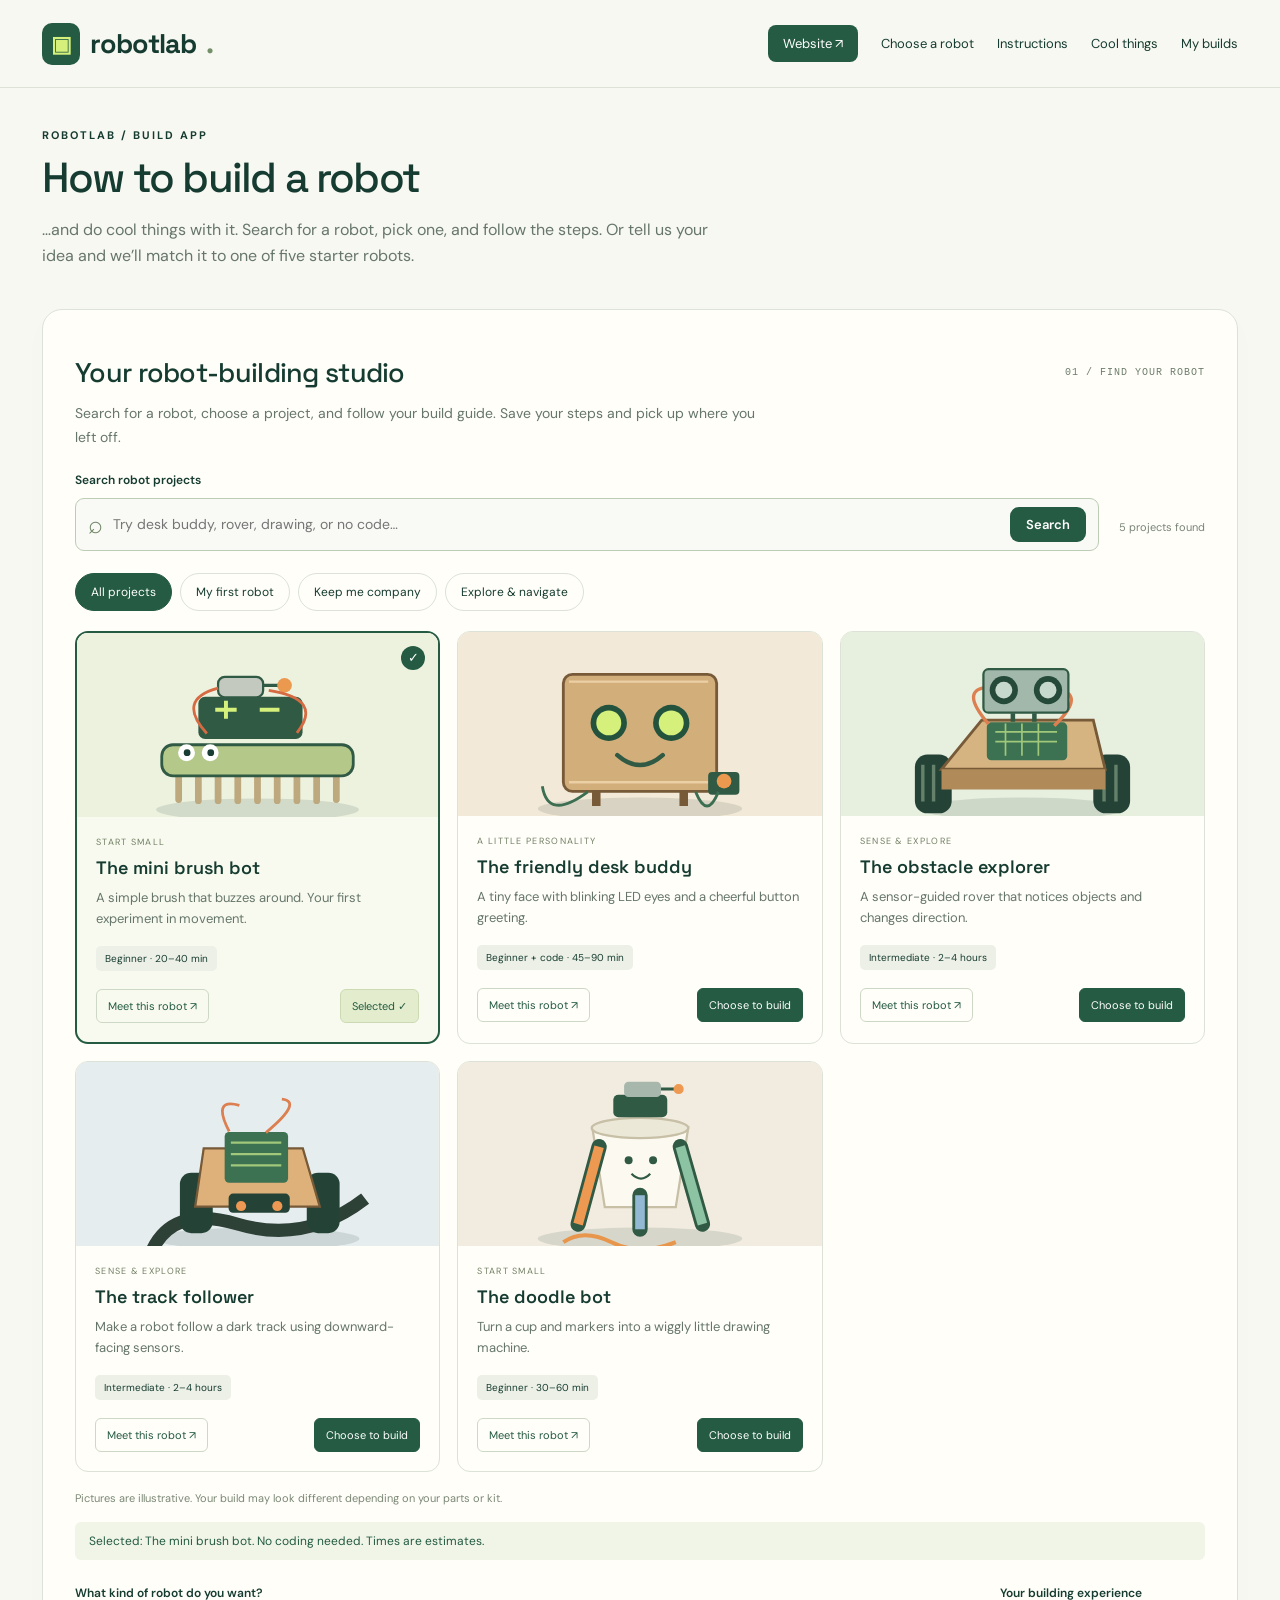
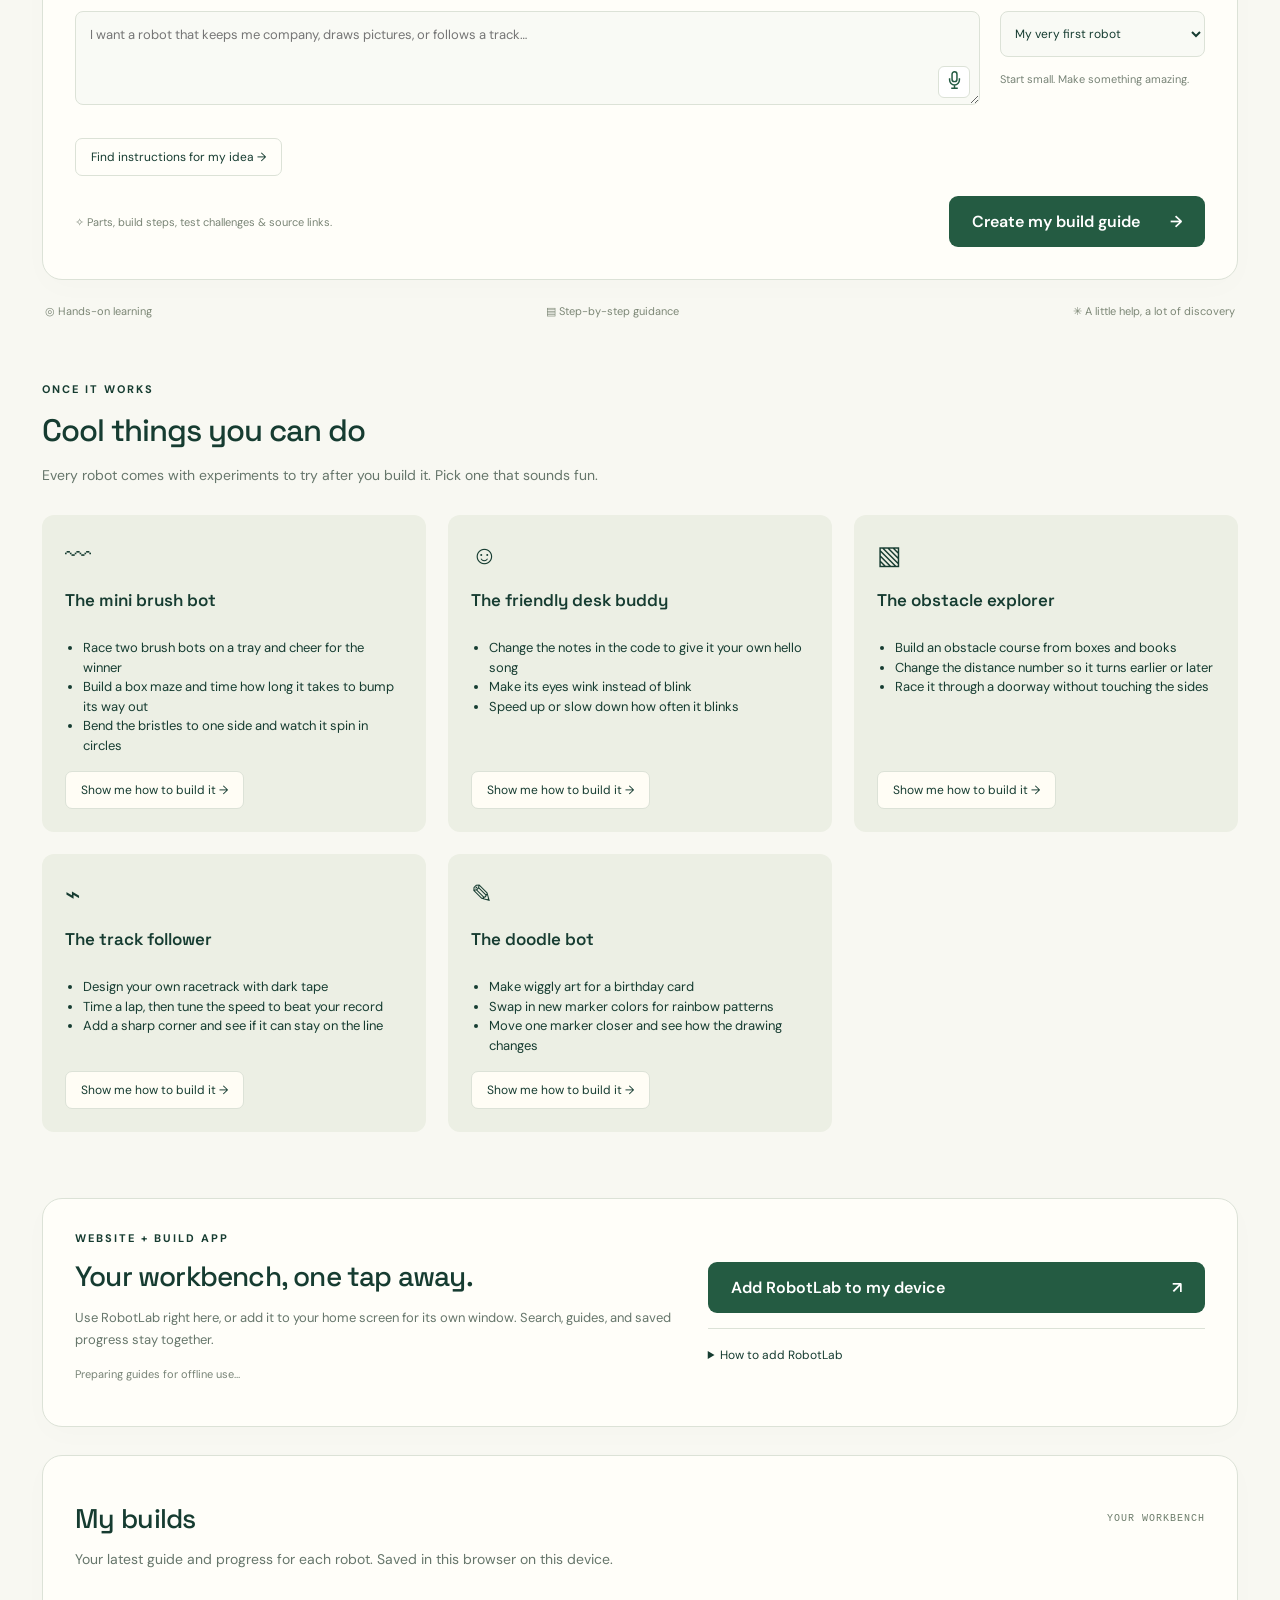
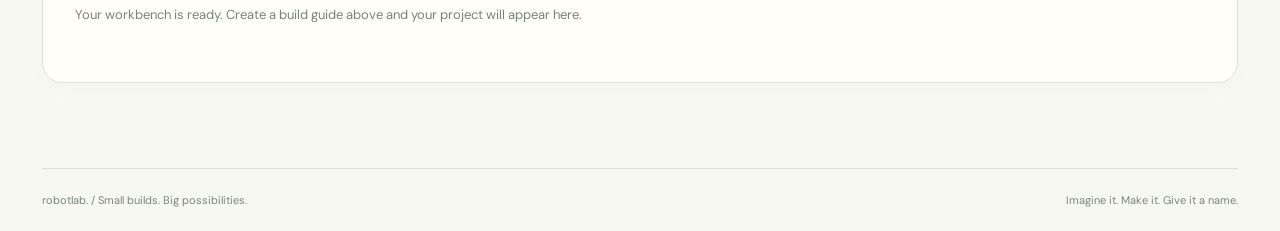
==== site/app.html @ 582dd3ef "Add Search button, 'How to build a robot' intro, and Cool things section - Search button next to the" ====
<!doctype html><html lang="en"><head><meta charset="utf-8"><meta name="viewport" content="width=device-width, initial-scale=1"><title>RobotLab — Robot Builder App</title><meta name="theme-color" content="#23694e"><meta name="robotlab-app" content="robotlab-studio"><link rel="manifest" href="manifest.webmanifest" crossorigin="use-credentials"><link rel="icon" href="icon.svg" type="image/svg+xml"><link rel="apple-touch-icon" href="icon-192.png"><meta name="description" content="Pick a robot, describe your idea, and start building with a practical step-by-step guide."><style>
@import url('https://fonts.googleapis.com/css2?family=DM+Sans:wght@400;500;600;700&family=Space+Grotesk:wght@400;500;600;700&display=swap');
:root{--ink:#183b32;--green:#23694e;--cream:#f6f5ef;--lime:#d6f17b;--line:#dce2d7}*{box-sizing:border-box}body{margin:0;background:var(--cream);color:var(--ink);font:15px 'DM Sans',sans-serif}button,input,textarea,select{font:inherit}button,a{touch-action:manipulation}button{cursor:pointer}header{height:92px;max-width:1280px;margin:auto;display:flex;align-items:center;justify-content:space-between;padding:0 42px;border-bottom:1px solid var(--line)}.brand{font:700 25px 'Space Grotesk',sans-serif;letter-spacing:-1px;display:flex;align-items:center;gap:10px}.mark{background:var(--green);color:var(--lime);padding:7px 9px;border-radius:10px;font-size:22px}nav{display:flex;gap:30px;align-items:center}a{color:inherit;text-decoration:none}nav a{font-size:13px}.pill{border:1px solid #ccd5c6;border-radius:24px;padding:11px 18px;font-size:12px}.dot{display:inline-block;width:7px;height:7px;background:#4e8a57;border-radius:50%;margin-right:7px}main{max-width:1196px;margin:auto;padding:0 0 60px}.hero{display:grid;grid-template-columns:1.15fr 1fr;gap:50px;align-items:center;padding:54px 0 45px}.eyebrow{text-transform:uppercase;font-size:11px;letter-spacing:2px;font-weight:700;display:flex;gap:9px;align-items:center}h1{font:500 clamp(42px,5vw,66px)/1.06 'Space Grotesk',sans-serif;letter-spacing:-3px;margin:20px 0}h1 span{color:#609065}p{line-height:1.65;color:#66766b}.hero p{max-width:420px;font-size:16px}.primary{border:0;border-radius:9px;padding:15px 23px;background:var(--green);color:white;font-weight:600;display:inline-flex;gap:30px;align-items:center}.hero .primary{margin-top:12px}.tiny{font-size:11px;color:#788477;margin-top:15px}.robot-stage{height:327px;position:relative;display:flex;align-items:center;justify-content:center;background:#e9eddf;border-radius:22px;overflow:hidden;background-image:radial-gradient(#bac9ae 1px,transparent 1px);background-size:19px 19px}.robot-stage svg{width:270px;filter:drop-shadow(0 17px 10px #263e3020);transform:rotate(-7deg)}.tag{position:absolute;background:#fffef9;padding:11px 15px;border:1px solid #dce2d3;border-radius:8px;font:11px 'Space Grotesk',sans-serif;box-shadow:0 5px 10px #263e3006}.tag.one{top:33px;left:24px}.tag.two{bottom:33px;right:23px}.stage-label{position:absolute;right:20px;top:20px;font:10px monospace;color:#75856c}.section-top{display:flex;justify-content:space-between;align-items:center;margin:13px 0 22px}.section-top h2{font:500 24px 'Space Grotesk';letter-spacing:-.7px;margin:0}.step-label{font:10px monospace;color:#6e7e6d;letter-spacing:1px}.workspace{background:#fffef9;border:1px solid var(--line);border-radius:16px;padding:28px}.cards{display:grid;grid-template-columns:repeat(3,1fr);gap:14px}.card{background:#fffef9;border:1px solid var(--line);border-radius:10px;text-align:left;color:var(--ink);padding:20px;position:relative}.card.selected{border:2px solid var(--green);padding:19px;background:#f4f8e9}.card.selected:after{content:'✓';position:absolute;right:16px;top:16px;background:var(--green);color:white;border-radius:50%;width:19px;height:19px;text-align:center;font-size:12px}.icon{font-size:28px;height:45px;display:block}.card strong{font:600 17px 'Space Grotesk';display:block}.card p{font-size:12px;margin:7px 0 14px}.level{font-size:10px;background:#edf0e6;padding:5px 8px;border-radius:4px}.form-row{display:grid;grid-template-columns:1fr 205px;gap:20px;margin-top:25px}label{font-weight:600;font-size:12px;display:block;margin-bottom:10px}textarea{width:100%;resize:vertical;min-height:94px;background:#f9faf5;border:1px solid var(--line);border-radius:8px;padding:14px 48px 14px 14px;color:var(--ink);font-size:13px}.input-wrap{position:relative}.mic{position:absolute;right:10px;bottom:12px;border:1px solid var(--line);background:white;border-radius:6px;width:32px;height:32px;color:var(--green)}select{width:100%;padding:13px 10px;border:1px solid var(--line);border-radius:8px;background:#f9faf5;color:var(--ink);font-size:12px}.footer-row{display:flex;align-items:center;justify-content:space-between;margin-top:20px}.hint{font-size:11px;color:#7a8576}.below{display:flex;justify-content:space-between;font-size:11px;color:#7c8776;margin:24px 3px}.below span{display:flex;gap:8px}#guide{scroll-margin-top:25px;margin-top:30px}.guide-head{display:flex;align-items:center;justify-content:space-between;gap:15px}.guide-head h2{font-family:'Space Grotesk'}.guide-grid{display:grid;grid-template-columns:260px 1fr;gap:30px}.parts{background:#eef2e6;border-radius:12px;padding:20px}.parts li{margin:12px 0;font-size:13px;line-height:1.5}.steps{list-style:none;padding:0}.steps li{padding:18px 0;border-bottom:1px solid var(--line)}.steps label{font-size:15px;margin:0;display:flex;align-items:flex-start;gap:12px;line-height:1.65;font-weight:400}.steps input{margin-top:6px;accent-color:var(--green);width:17px;height:17px;flex-shrink:0}.steps label:has(input:checked){color:#8a9687;text-decoration:line-through}.secondary{background:transparent;border:1px solid var(--line);padding:10px 15px;border-radius:7px;color:var(--ink)}#status{font-size:12px;color:var(--green);min-height:18px}button:focus-visible,a:focus-visible{outline:3px solid #91b954;outline-offset:4px}footer{max-width:1196px;margin:0 auto;padding:24px 0;border-top:1px solid var(--line);display:flex;justify-content:space-between;font-size:11px;color:#7a8677}[hidden]{display:none!important}@media(max-width:800px){header{height:75px;padding:0 22px}nav a{display:none}main{padding:0 20px 35px}.hero{gap:25px;padding-top:35px}.robot-stage{height:260px}.tag{font-size:9px;padding:8px}.cards{gap:9px}.card{padding:15px}.card.selected{padding:14px}.guide-grid{grid-template-columns:1fr}footer{margin:0 20px}}@media(max-width:580px){.hero{grid-template-columns:1fr}h1{font-size:49px}.robot-stage{height:240px}.workspace{padding:20px 15px}.cards{grid-template-columns:1fr}.card{padding:14px 16px 14px 62px}.card.selected{padding:13px 15px 13px 61px}.icon{position:absolute;left:17px;top:20px;font-size:25px}.card p{margin:5px 0 10px}.form-row{grid-template-columns:1fr}.footer-row{gap:10px;align-items:flex-start;flex-direction:column}.footer-row .primary{width:100%;justify-content:space-between}.below{flex-wrap:wrap;gap:12px}.section-top{gap:10px}.section-top h2{font-size:21px}.guide-head{align-items:flex-start}.pill{font-size:10px}footer{gap:20px}}
.builder-intro{font-size:13px;margin:-10px 0 20px}.filters{display:flex;gap:8px;flex-wrap:wrap;margin-bottom:20px}.filter{border:1px solid var(--line);padding:9px 14px;background:transparent;color:var(--ink);border-radius:24px;font-size:12px}.filter.active{background:var(--green);color:white;border-color:var(--green)}.cards{align-items:stretch}.card{min-height:191px}.card p{min-height:39px}.card .category{font-size:9px;letter-spacing:1px;color:#78876e;text-transform:uppercase;display:block;margin:5px 0 7px}.card .level{display:inline-block}.selection{font-size:12px;color:var(--green);background:#f1f5e8;padding:11px 14px;border-radius:6px;margin-top:15px}.suggestion{padding:12px 15px;background:#eef3e4;border-radius:8px;font-size:12px;margin-top:8px}.suggestion button{margin-left:10px;border:0;background:transparent;text-decoration:underline;color:var(--green);font-weight:700}.research{padding:40px 0 10px;scroll-margin-top:25px}.research h2{font:500 31px 'Space Grotesk';letter-spacing:-1px;margin:14px 0}.research-intro{max-width:660px;font-size:14px}.research-grid{display:grid;grid-template-columns:repeat(3,1fr);gap:22px;margin:28px 0}.research-grid article{padding:23px;background:#ecefe4;border-radius:12px}.research-icon{font-size:26px}.research-grid h3{font:600 17px 'Space Grotesk'}.research-grid p{font-size:12px}.research-grid .takeaway{color:var(--ink);border-top:1px solid #d7dfce;padding-top:14px}.research-grid a,.resource-link{font-size:12px;color:var(--green);text-decoration:underline;text-underline-offset:3px}details{border-top:1px solid var(--line);padding:18px 0;font-size:12px}summary{cursor:pointer}.guide-meta{display:flex;gap:9px;flex-wrap:wrap;margin:10px 0 18px}.guide-meta span{background:#edf2e4;padding:7px 10px;border-radius:5px;font-size:11px}.guide-callout{padding:16px 18px;background:#f1f5e8;border-radius:8px;margin:18px 0;font-size:13px;line-height:1.6}.challenge{border:1px dashed #afc398;border-radius:10px;padding:17px;margin-top:23px}.challenge h3{font:600 17px 'Space Grotesk';margin:0 0 8px}.challenge p{font-size:13px;margin:0}.guide-actions{display:flex;gap:8px;flex-wrap:wrap}.code-link{font-size:12px;background:var(--green);color:white;border-radius:6px;padding:10px 14px}.guide-grid .parts h3{font-size:13px;margin-top:22px}#progress-bar{width:100%;accent-color:var(--green);height:8px;margin-top:12px}@media(max-width:800px){.research-grid{gap:12px}.research-grid article{padding:17px}}@media(max-width:580px){.research-grid{grid-template-columns:1fr}.card{min-height:145px}.card p{min-height:0}.guide-head{flex-direction:column}.step-label{font-size:8px}.research{padding-top:24px}}@media(prefers-reduced-motion:reduce){*{scroll-behavior:auto!important}}
.search-row{display:flex;align-items:flex-end;gap:20px;margin:22px 0}.search-field{flex:1}.search-input{display:flex;align-items:center;gap:10px;border:1px solid #bcccb5;border-radius:9px;background:#f9faf5;padding:8px 12px}.search-input>span{font-size:25px;color:#6f8465}.search-input input{flex:1;min-width:0;width:100%;background:transparent;border:0;padding:8px 0;color:var(--ink);outline:none;font-size:14px}.search-input:focus-within{outline:2px solid #91b954;outline-offset:2px}.search-input .secondary{padding:7px 10px;font-size:11px}#search-count{font-size:11px;color:#788477;padding-bottom:17px;white-space:nowrap}.empty-results{grid-column:1/-1;padding:26px;text-align:center;background:#f3f5ec;border-radius:10px}.empty-results p{font-size:13px}.primary:disabled{opacity:.5;cursor:default}.saved-builds{margin-top:28px;scroll-margin-top:20px}.saved-row{display:flex;align-items:center;justify-content:space-between;gap:20px;border-top:1px solid var(--line);padding:18px 0}.saved-row:last-child{padding-bottom:0}.saved-row h3{font:600 17px 'Space Grotesk';margin:0 0 6px}.saved-row p{font-size:12px;margin:0}.saved-row .guide-actions{flex-shrink:0}.saved-row button{font-size:12px}.saved-row .resume{background:var(--green);color:white;border-color:var(--green)}.saved-row .saved-note{max-width:650px;overflow-wrap:anywhere}.saved-empty{padding:12px 0;font-size:13px;color:#788477}#guide-save-status{font-size:11px;color:#6b7f61;margin:0 0 15px}@media(max-width:580px){.search-row{flex-direction:column;align-items:stretch;gap:5px}#search-count{padding-bottom:0}.saved-row{align-items:flex-start;flex-direction:column;gap:12px}}
.install-panel{margin-top:28px;display:grid;grid-template-columns:1.2fr 1fr;gap:36px;background:#edf2e4;scroll-margin-top:20px}.install-panel h2{font:500 28px 'Space Grotesk';letter-spacing:-.8px;margin:13px 0}.install-panel p{font-size:13px}.install-panel .tiny{font-size:11px}.install-controls{align-self:center}.install-controls .primary{width:100%;justify-content:space-between}.install-controls details{padding-bottom:0}.install-controls summary{font-size:12px}.install-controls details p{font-size:12px}@media(max-width:580px){.install-panel{grid-template-columns:1fr;gap:15px}}
.quick-links{display:flex;gap:13px;flex-wrap:wrap;margin-top:18px}.quick-links a{font-size:11px;color:var(--green);text-decoration:underline;text-underline-offset:3px}.resource-hub{margin-top:28px;scroll-margin-top:20px}.resource-grid{display:grid;grid-template-columns:1fr 1.1fr;gap:25px}.poster-resource{background:#eef2e5;border-radius:12px;overflow:hidden}.poster-resource>a{display:block}.poster-resource img{display:block;width:100%;height:auto}.poster-resource>div{padding:21px}.resource-hub h3{font:600 19px 'Space Grotesk';margin:0 0 10px}.resource-hub p{font-size:13px}.resource-hub .secondary{display:inline-block;font-size:12px}.resource-stack{display:flex;flex-direction:column;gap:20px}.resource-stack article{border:1px solid var(--line);border-radius:12px;padding:24px}.resource-stack article .eyebrow{margin-bottom:13px}.resource-stack .primary{font-size:13px;justify-content:space-between;width:100%;gap:10px}.qr-resource{display:flex;align-items:center;gap:20px}.qr-resource img{width:135px;height:135px;flex-shrink:0}.qr-resource h3{font-size:17px}.qr-resource p{font-size:12px}.resource-stack .tiny{font-size:11px}@media(max-width:800px){nav{gap:15px}.pill{display:none}.resource-grid{grid-template-columns:1fr 1fr}.qr-resource{flex-direction:column;align-items:flex-start}}@media(max-width:580px){.resource-grid{grid-template-columns:1fr}.poster-resource img{max-height:520px;object-fit:contain;background:#fffdf2}.qr-resource{flex-direction:row;gap:12px}.qr-resource img{width:100px;height:100px}.resource-stack article{padding:19px}}
.app-entry{padding:10px 15px;border-radius:8px;background:var(--green);color:white}.find-robot{margin-top:10px;font-size:12px}.app-intro{padding:40px 0 24px}.app-intro h1{font-size:42px;letter-spacing:-1.8px;margin:14px 0}.app-intro p{max-width:700px}.app-mode .resource-hub,.app-mode .research{display:none}@media(max-width:800px){nav{gap:12px}}@media(max-width:580px){nav .app-entry{display:inline-flex}.app-intro h1{font-size:34px}.hero .primary{gap:15px}}
.search-input .search-go{padding:9px 16px;font-size:13px;gap:0}.cool-section{scroll-margin-top:25px}.app-mode .research.cool-section{display:block}.cool-section ul{padding-left:18px;margin:10px 0 16px;font-size:13px;line-height:1.5}.cool-section article{display:flex;flex-direction:column}.cool-section .secondary{margin-top:auto;align-self:flex-start;font-size:12px;background:#fffdf5}</style><link rel="stylesheet" href="polish.css"></head><body class="app-mode"><header><a class="brand" href="#"><span class="mark">▣</span>robotlab<span style="color:#73906b">.</span></a><nav><a class="app-entry" href="index.html">Website ↗</a><a href="#builder">Choose a robot</a><a href="#guide" id="myguide">Instructions</a><a href="#cool">Cool things</a><a href="#my-builds">My builds</a></nav></header><main><section class="app-intro"><div class="eyebrow">ROBOTLAB / BUILD APP</div><h1>How to build a robot</h1><p>…and do cool things with it. Search for a robot, pick one, and follow the steps. Or tell us your idea and we’ll match it to one of five starter robots.</p></section><section id="builder" class="workspace"><div class="section-top"><h2>Your robot-building studio</h2><span class="step-label">01 / FIND YOUR ROBOT</span></div><p class="builder-intro">Search for a robot, choose a project, and follow your build guide. Save your steps and pick up where you left off.</p><div class="search-row"><div class="search-field"><label for="robot-search">Search robot projects</label><div class="search-input"><span aria-hidden="true">⌕</span><input id="robot-search" type="search" maxlength="100" placeholder="Try desk buddy, rover, drawing, or no code…" autocomplete="off" aria-describedby="search-count"><button id="clear-search" class="secondary" hidden>Clear</button><button id="search-go" type="button" class="primary search-go">Search</button></div></div><span id="search-count" role="status" aria-live="polite"></span></div><div class="filters" role="group" aria-label="Filter robot projects"><button class="filter active" data-filter="all" aria-pressed="true">All projects</button><button class="filter" data-filter="first" aria-pressed="false">My first robot</button><button class="filter" data-filter="companion" aria-pressed="false">Keep me company</button><button class="filter" data-filter="explore" aria-pressed="false">Explore & navigate</button></div><div class="cards" id="project-cards"></div><p class="gallery-caption">Pictures are illustrative. Your build may look different depending on your parts or kit.</p><div id="selection" class="selection" role="status"></div><div class="form-row"><div><label for="idea">What kind of robot do you want?</label><div class="input-wrap"><textarea id="idea" maxlength="600" placeholder="I want a robot that keeps me company, draws pictures, or follows a track…"></textarea><button class="mic" id="mic" aria-label="Speak your robot idea" title="Speak your idea"><svg width="15" height="18" viewBox="0 0 18 22" fill="none" aria-hidden="true"><rect x="6" y="1" width="6" height="12" rx="3" stroke="currentColor" stroke-width="1.8"/><path d="M3 9v2a6 6 0 0 0 12 0V9M9 17v4M5 21h8" stroke="currentColor" stroke-width="1.8"/></svg></button></div></div><div><label for="experience">Your building experience</label><select id="experience"><option value="first">My very first robot</option><option value="some">I’ve built a few things</option><option value="confident">Comfortable with electronics</option></select><div class="tiny">Start small. Make something amazing.</div></div></div><div id="status" role="status"></div><div id="suggestion" class="suggestion" hidden></div><button id="find-robot" class="secondary find-robot">Find instructions for my idea →</button><div class="footer-row"><span class="hint">✧ Parts, build steps, test challenges & source links.</span><button class="primary" id="generate">Create my build guide <span>→</span></button></div></section><div class="below"><span>◎ Hands-on learning</span><span>▤ Step-by-step guidance</span><span>✳ A little help, a lot of discovery</span></div><section id="guide" class="workspace" hidden aria-live="polite"></section><section id="cool" class="research cool-section"><div class="eyebrow">ONCE IT WORKS</div><h2>Cool things you can do</h2><p class="research-intro">Every robot comes with experiments to try after you build it. Pick one that sounds fun.</p><div id="cool-things" class="research-grid"></div></section><section id="install" class="workspace install-panel"><div><div class="eyebrow">WEBSITE + BUILD APP</div><h2>Your workbench, one tap away.</h2><p>Use RobotLab right here, or add it to your home screen for its own window. Search, guides, and saved progress stay together.</p><p id="offline-status" class="tiny" role="status">Offline setup requires HTTPS or localhost.</p></div><div class="install-controls"><button id="install-app" class="primary">Add RobotLab to my device <span>↗</span></button><p id="install-status" class="tiny" role="status"></p><details id="install-help"><summary>How to add RobotLab</summary><p>On iPhone or iPad: open in Safari, tap Share, then Add to Home Screen. On Android: use Chrome’s menu and choose Install app or Add to Home screen. On a computer: use your browser’s install icon or menu when available.</p><p>If your browser does not offer installation, you can keep using the full Build Studio on this website. Speech input and linked references need internet access.</p></details></div></section><section id="my-builds" class="workspace saved-builds"><div class="section-top"><h2>My builds</h2><span class="step-label">YOUR WORKBENCH</span></div><p class="builder-intro">Your latest guide and progress for each robot. Saved in this browser on this device.</p><p id="storage-status" class="tiny" role="status"></p><div id="saved-projects"></div></section></main><footer><span>robotlab. / Small builds. Big possibilities.</span><span>Imagine it. Make it. Give it a name.</span></footer><dialog id="robot-dialog" class="robot-dialog" aria-labelledby="robot-dialog-title"><button type="button" class="dialog-close" id="close-robot-dialog" aria-label="Close robot picture">×</button><div class="dialog-content"><div class="dialog-picture"><img id="robot-dialog-image" src="images/rover.svg" alt="" width="640" height="460"></div><div class="dialog-copy"><div class="eyebrow">MEET YOUR NEXT PROJECT</div><h2 id="robot-dialog-title"></h2><div id="robot-dialog-meta" class="guide-meta"></div><p id="robot-dialog-description"></p><p id="robot-dialog-limit" class="limit-copy"></p><p class="tiny">Illustrative picture · actual parts and builds vary</p><button type="button" id="build-preview-robot" class="primary">Let’s build this robot <span>→</span></button></div></div></dialog><script src="app.js"></script><script src="install.js"></script><script src="gallery.js"></script></body></html>
---- site/polish.css ----
:root{--cream:#f8f8f2;--ink:#163c31;--green:#245b42}body{font-size:16px}header{height:88px;max-width:1280px}main{max-width:1196px}.brand{font-size:27px}nav{gap:23px}.hero{grid-template-columns:1fr 1.12fr;gap:42px;padding:65px 0 48px}.hero h1{font-size:clamp(48px,5.8vw,76px);line-height:1.03;letter-spacing:-3.5px;margin:24px 0}.hero h1 span{color:#75945c}.hero p{font-size:17px;max-width:440px}.hero-actions{display:flex;gap:12px;flex-wrap:wrap;align-items:center;margin-top:25px}.hero-actions .primary{margin:0}.hero-actions .secondary{padding:15px 19px;border-color:#a6b79b;font-weight:600;background:#fffdf5}.hero-art{position:relative}.hero-art img{width:100%;height:420px;object-fit:cover;display:block;border-radius:26px;background:#e7eddf}.hero-art .art-badge{position:absolute;bottom:18px;left:18px;background:#fffef5ed;backdrop-filter:blur(10px);padding:12px 17px;border-radius:12px;font-size:12px;box-shadow:0 5px 20px #24433615}.hero-art .art-badge strong{display:block;font-family:'Space Grotesk';margin-bottom:3px}.hero-art figcaption{font-size:10px;color:#788477;margin:8px 4px}.hero-art figure{margin:0}.hero .eyebrow{font-size:10px;letter-spacing:1.8px}.how-it-works{display:grid;grid-template-columns:repeat(3,1fr);margin:0 0 42px;padding:24px 0;border-block:1px solid var(--line);gap:35px}.how-it-works article{display:flex;gap:15px;align-items:flex-start}.how-it-works b{font:500 28px 'Space Grotesk';color:#8aa467}.how-it-works h3{font:600 15px 'Space Grotesk';margin:0 0 5px}.how-it-works p{font-size:12px;margin:0}.workspace{padding:32px;border-radius:20px;background:#fffef9;box-shadow:0 8px 30px #24433604}.section-top h2{font-size:27px}.builder-intro{font-size:14px;max-width:700px;line-height:1.7}.cards{gap:17px;grid-template-columns:repeat(3,minmax(0,1fr))}.project-card{padding:0!important;overflow:hidden;background:#fffef9;border:1px solid #dce2d7;border-radius:13px;position:relative;transition:transform .2s,box-shadow .2s}.project-card:hover{transform:translateY(-3px);box-shadow:0 10px 22px #24433612}.project-card.selected{border:2px solid var(--green);background:#f8faef}.project-card.selected:after{content:'✓';position:absolute;top:13px;right:13px;background:var(--green);color:white;width:24px;height:24px;border-radius:50%;text-align:center;line-height:24px;font-size:13px}.picture-button{border:0;padding:0;width:100%;display:block;background:#edf2df;cursor:zoom-in}.picture-button img{display:block;width:100%;height:184px;object-fit:cover}.card-body{padding:19px}.card-body strong{font:600 18px 'Space Grotesk';display:block}.card-body .category{font-size:9px;text-transform:uppercase;letter-spacing:1.3px;color:#718064;margin-bottom:8px;display:block}.card-body p{font-size:13px;min-height:44px;margin:9px 0 14px;line-height:1.6}.card-body .level{font-size:10px;background:#edf0e6;padding:6px 9px;border-radius:5px;display:inline-block}.card-buttons{display:flex;gap:9px;margin-top:18px;align-items:center;justify-content:space-between}.card-buttons button{font-size:11px;border:1px solid #ced8c6;padding:9px 11px;border-radius:6px;color:var(--green);background:transparent}.card-buttons [data-type]{background:var(--green);color:white;border-color:var(--green)}.project-card.selected [data-type]{background:#e3edcd;color:var(--green);border-color:#cbdab3}.filter{font-size:12px;padding:10px 15px}dialog.robot-dialog{max-width:870px;width:calc(100% - 32px);max-height:90vh;padding:0;border:0;border-radius:23px;color:var(--ink);background:#fffef9;box-shadow:0 25px 100px #142c3240}dialog::backdrop{background:#102b246e;backdrop-filter:blur(6px)}.dialog-content{display:grid;grid-template-columns:1fr 1fr}.dialog-picture{background:#eef2e4;display:flex;align-items:center}.dialog-picture img{width:100%;height:auto;display:block}.dialog-copy{padding:42px 30px 32px}.dialog-copy h2{font:500 31px/1.1 'Space Grotesk';letter-spacing:-1px;margin:13px 0 17px}.dialog-copy p{font-size:14px}.dialog-copy .limit-copy{font-size:12px;border-top:1px solid var(--line);padding-top:16px}.dialog-copy .primary{margin-top:14px;width:100%;justify-content:space-between;font-size:13px}.dialog-close{position:absolute;right:13px;top:12px;background:#fffef9e8;border:1px solid #d0dac8;border-radius:50%;width:32px;height:32px;color:var(--ink);font-size:20px}.dialog-copy .tiny{font-size:10px}.gallery-caption{font-size:11px;color:#7b8876;margin:17px 0 0}.app-intro{padding-top:40px}.app-mode .cards{grid-template-columns:repeat(3,minmax(0,1fr))}footer{margin-top:25px}button:focus-visible,a:focus-visible{outline:3px solid #87a949;outline-offset:3px}@media(max-width:1100px){main{margin:0 30px}.hero-art img{height:370px}header{padding-inline:30px}nav{gap:13px}nav a{font-size:12px}}@media(max-width:800px){header{padding:0 20px}.hero{gap:25px;padding-top:38px}.hero h1{font-size:51px}.hero p{font-size:15px}.hero-art img{height:340px}.hero-actions .primary,.hero-actions .secondary{font-size:12px;padding:13px 15px}.cards,.app-mode .cards{grid-template-columns:repeat(2,minmax(0,1fr))}.how-it-works{gap:20px}.how-it-works article{gap:10px}.how-it-works p{font-size:11px}.workspace{padding:24px}.dialog-copy{padding:40px 24px 26px}}@media(max-width:580px){main{margin:0;padding-inline:18px}.hero{grid-template-columns:1fr;padding:35px 0 25px;gap:24px}.hero h1{font-size:57px;letter-spacing:-2.8px}.hero p{max-width:100%}.hero-art img{height:300px}.hero-art .art-badge{bottom:16px;font-size:11px}.hero .quick-links{margin-top:17px}.how-it-works{grid-template-columns:1fr;gap:18px;padding:20px 0;margin-bottom:27px}.how-it-works p{font-size:12px}.how-it-works h3{font-size:15px}.workspace{padding:23px 15px}.section-top{align-items:flex-start}.section-top h2{font-size:23px}.step-label{font-size:8px}.cards,.app-mode .cards{grid-template-columns:1fr}.picture-button img{height:210px}.card-body{padding:19px}.card-body p{min-height:0}.card-buttons button{font-size:12px}.project-card{min-height:0}.dialog-content{grid-template-columns:1fr}.dialog-picture img{max-height:240px;object-fit:contain}.dialog-copy{padding:26px 23px}.dialog-copy h2{font-size:27px}.dialog-close{position:fixed;right:25px;top:6vh}dialog.robot-dialog{overflow:auto}.hero-actions{gap:9px}.hero-actions .primary{font-size:13px}.app-mode .cards{grid-template-columns:1fr}}@media(prefers-reduced-motion:reduce){.project-card{transition:none}.project-card:hover{transform:none}}

h1,h2,h3,.card-body strong,.art-badge strong{font-family:'Space Grotesk',sans-serif}@media(max-width:580px){.dialog-close{position:absolute;right:12px;top:12px}}
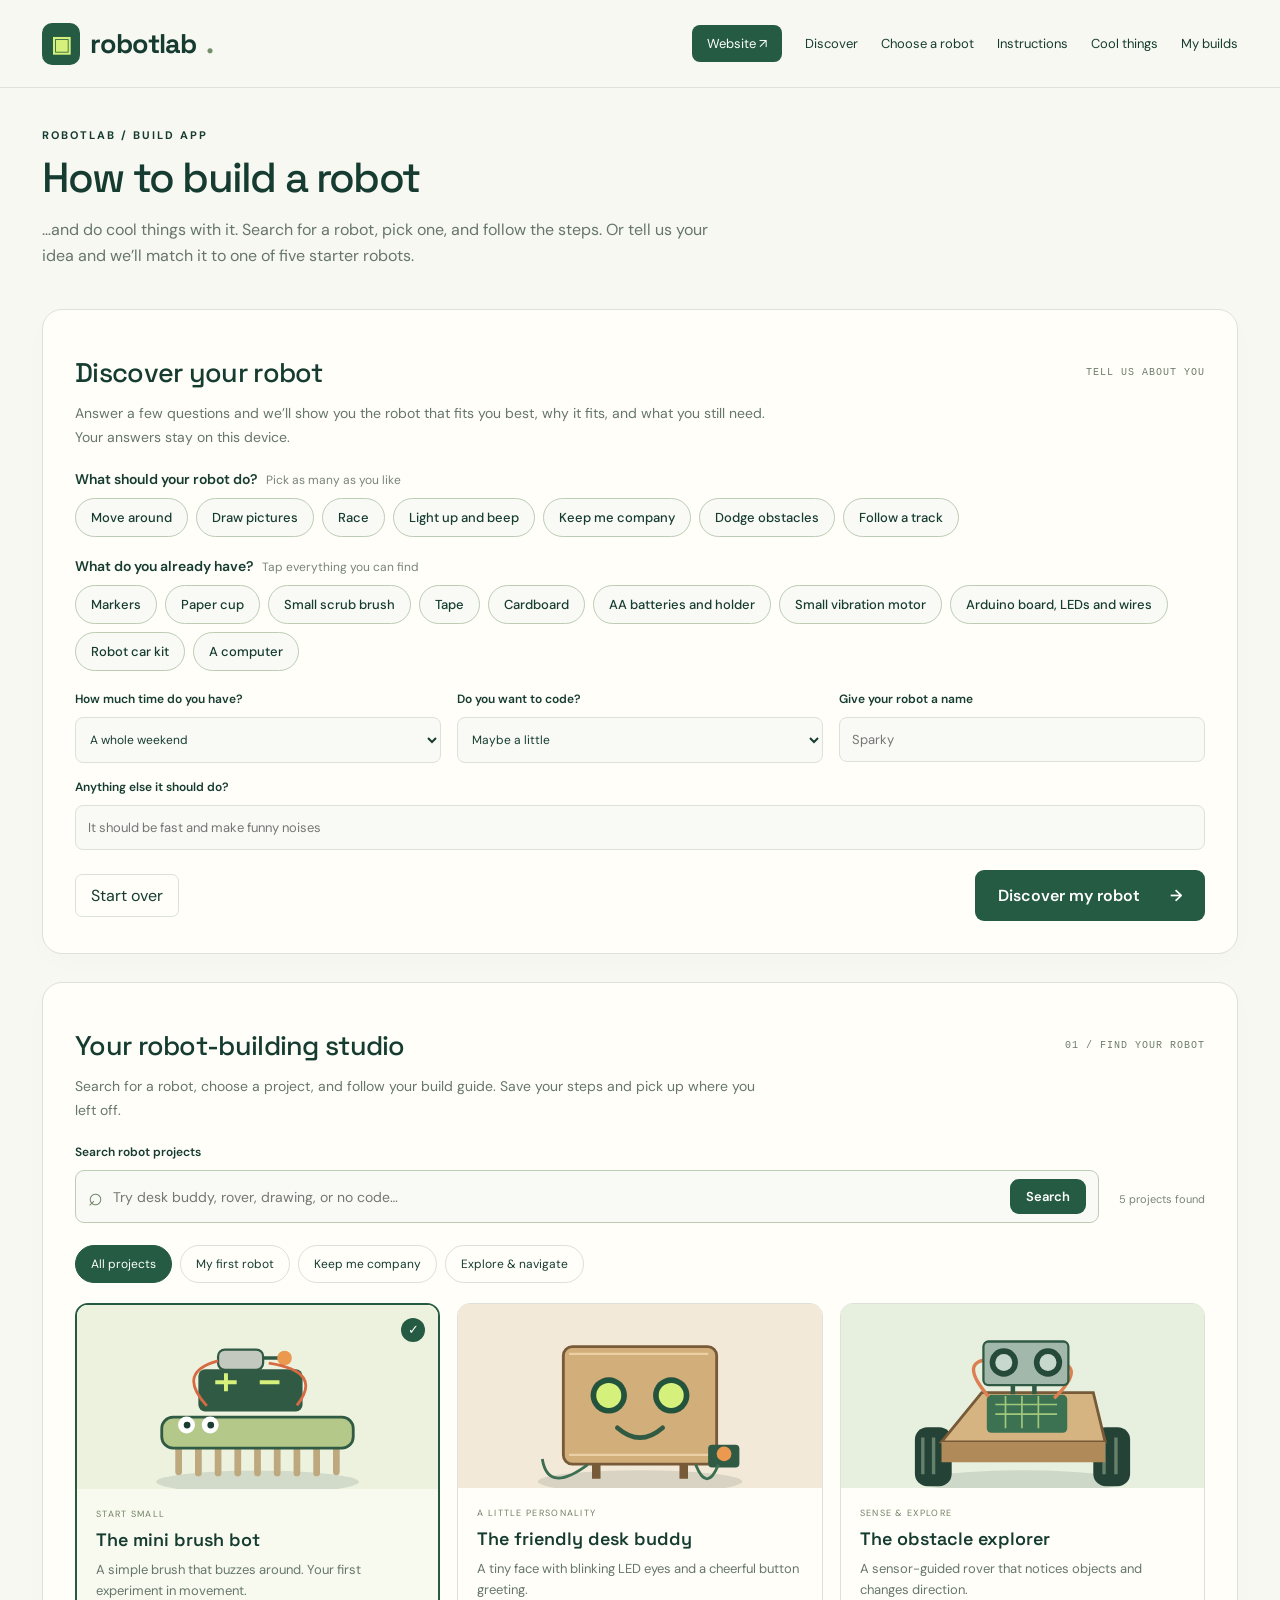
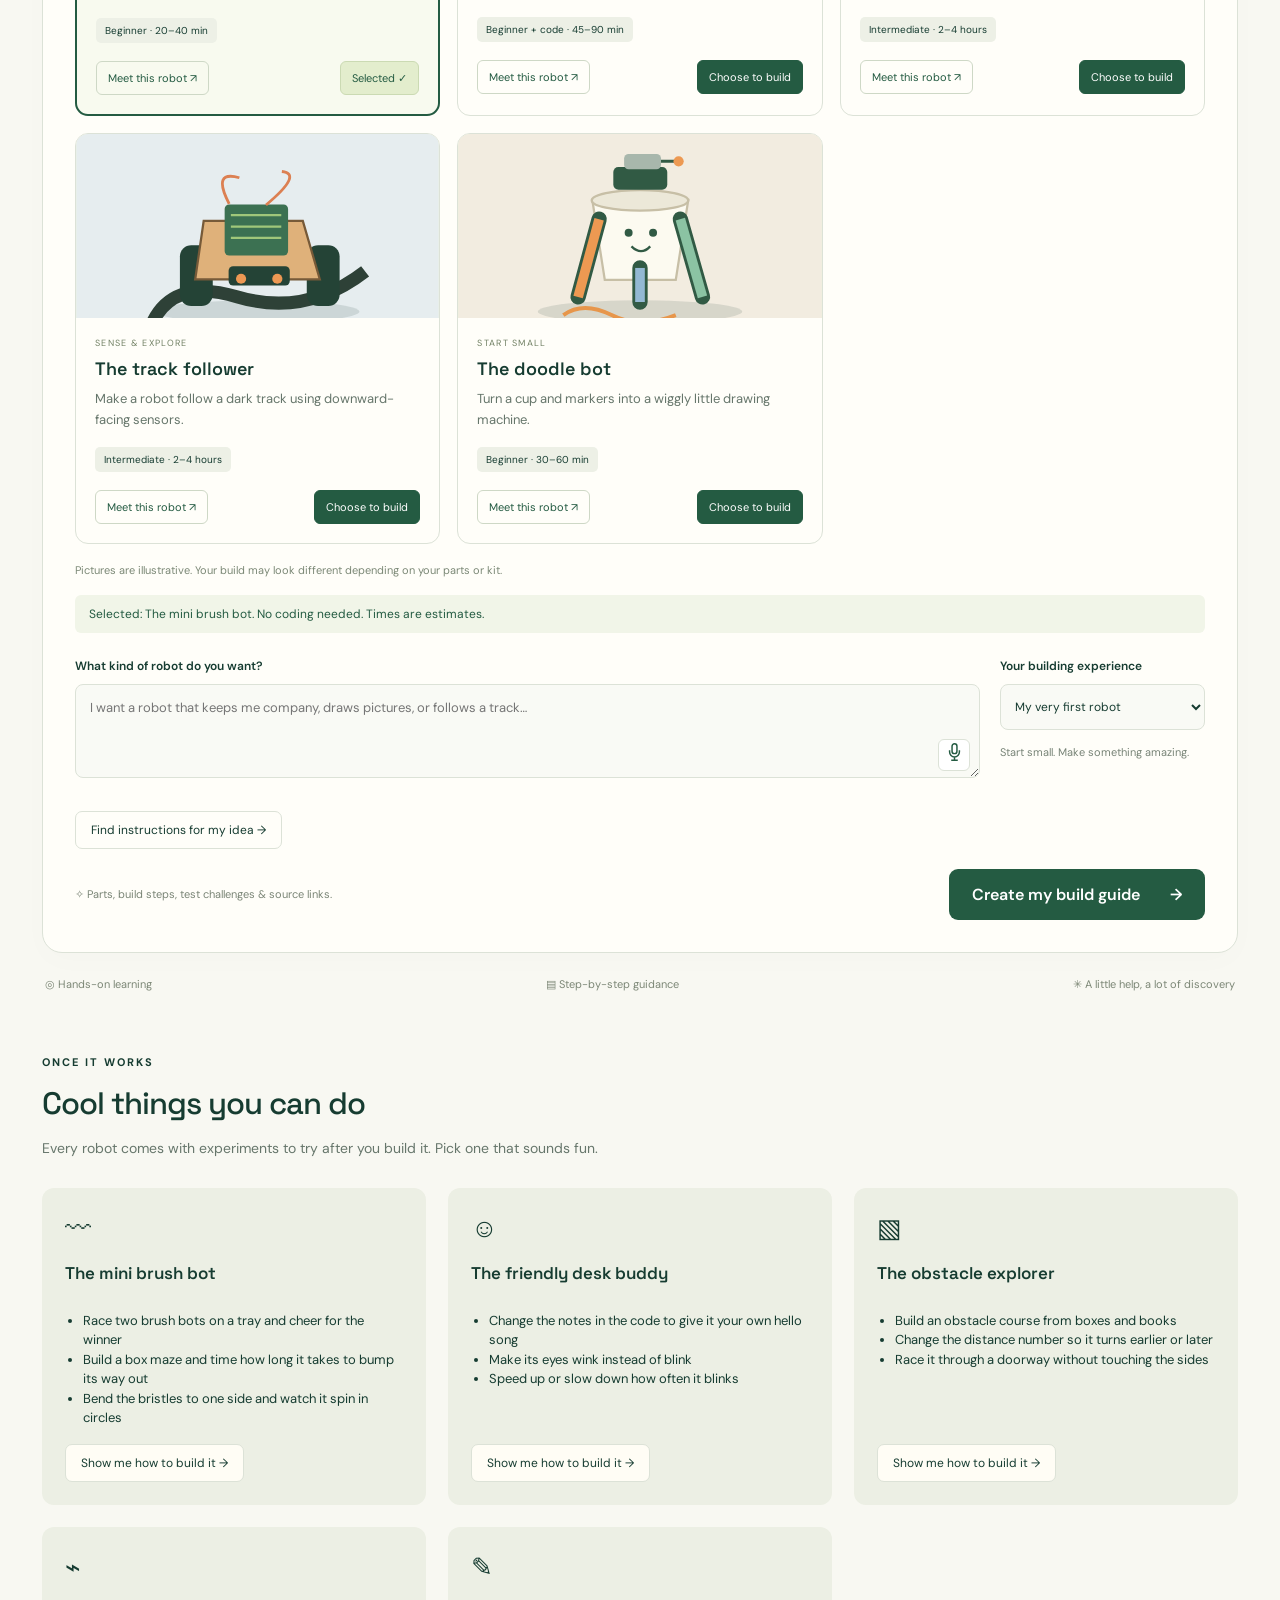
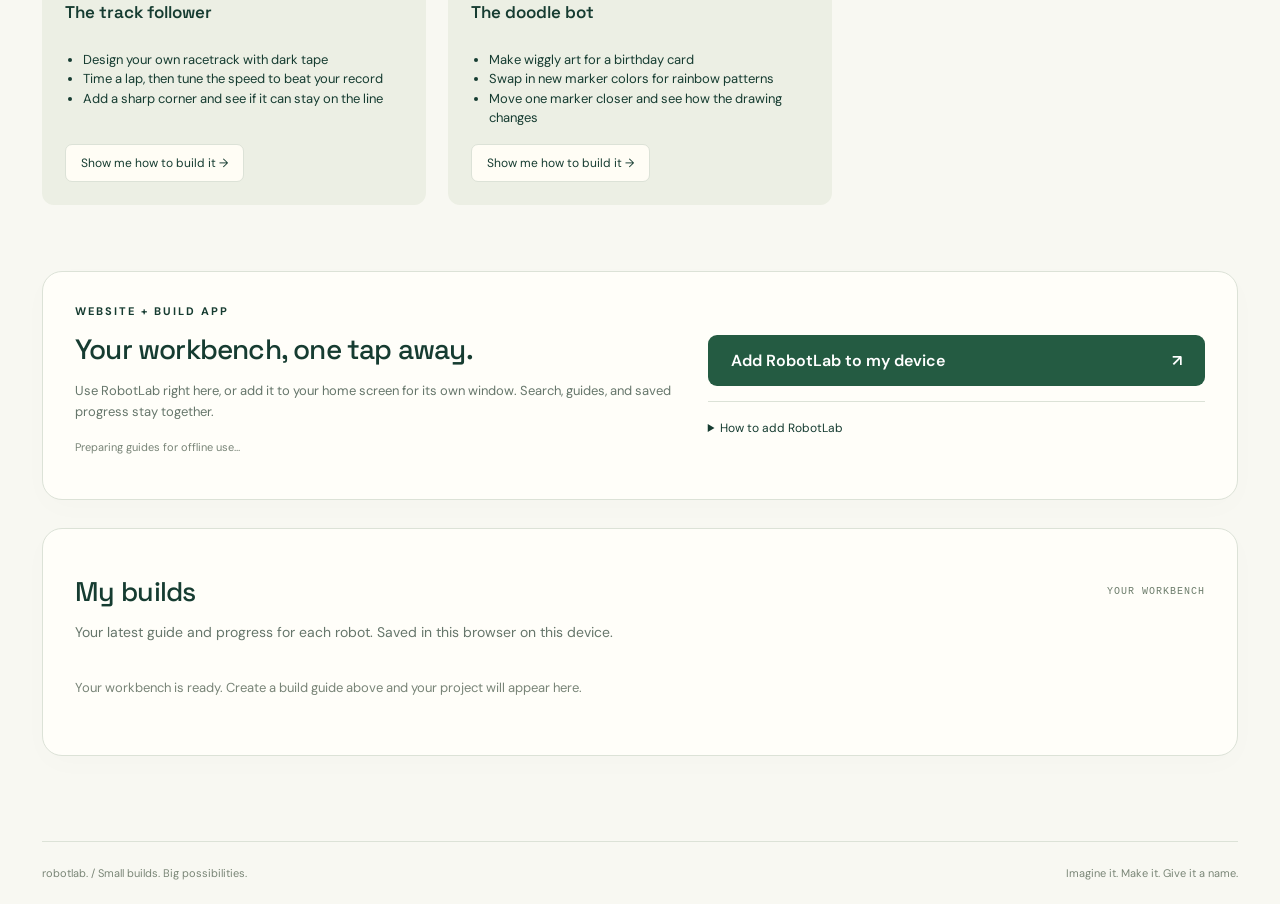
==== commit 33686607: "Add 'Discover your robot': custom discovery form with explained matches New section at the top of ap" ====
--- a/site/app.html
+++ b/site/app.html
@@ -6,4 +6,5 @@
 .install-panel{margin-top:28px;display:grid;grid-template-columns:1.2fr 1fr;gap:36px;background:#edf2e4;scroll-margin-top:20px}.install-panel h2{font:500 28px 'Space Grotesk';letter-spacing:-.8px;margin:13px 0}.install-panel p{font-size:13px}.install-panel .tiny{font-size:11px}.install-controls{align-self:center}.install-controls .primary{width:100%;justify-content:space-between}.install-controls details{padding-bottom:0}.install-controls summary{font-size:12px}.install-controls details p{font-size:12px}@media(max-width:580px){.install-panel{grid-template-columns:1fr;gap:15px}}
 .quick-links{display:flex;gap:13px;flex-wrap:wrap;margin-top:18px}.quick-links a{font-size:11px;color:var(--green);text-decoration:underline;text-underline-offset:3px}.resource-hub{margin-top:28px;scroll-margin-top:20px}.resource-grid{display:grid;grid-template-columns:1fr 1.1fr;gap:25px}.poster-resource{background:#eef2e5;border-radius:12px;overflow:hidden}.poster-resource>a{display:block}.poster-resource img{display:block;width:100%;height:auto}.poster-resource>div{padding:21px}.resource-hub h3{font:600 19px 'Space Grotesk';margin:0 0 10px}.resource-hub p{font-size:13px}.resource-hub .secondary{display:inline-block;font-size:12px}.resource-stack{display:flex;flex-direction:column;gap:20px}.resource-stack article{border:1px solid var(--line);border-radius:12px;padding:24px}.resource-stack article .eyebrow{margin-bottom:13px}.resource-stack .primary{font-size:13px;justify-content:space-between;width:100%;gap:10px}.qr-resource{display:flex;align-items:center;gap:20px}.qr-resource img{width:135px;height:135px;flex-shrink:0}.qr-resource h3{font-size:17px}.qr-resource p{font-size:12px}.resource-stack .tiny{font-size:11px}@media(max-width:800px){nav{gap:15px}.pill{display:none}.resource-grid{grid-template-columns:1fr 1fr}.qr-resource{flex-direction:column;align-items:flex-start}}@media(max-width:580px){.resource-grid{grid-template-columns:1fr}.poster-resource img{max-height:520px;object-fit:contain;background:#fffdf2}.qr-resource{flex-direction:row;gap:12px}.qr-resource img{width:100px;height:100px}.resource-stack article{padding:19px}}
 .app-entry{padding:10px 15px;border-radius:8px;background:var(--green);color:white}.find-robot{margin-top:10px;font-size:12px}.app-intro{padding:40px 0 24px}.app-intro h1{font-size:42px;letter-spacing:-1.8px;margin:14px 0}.app-intro p{max-width:700px}.app-mode .resource-hub,.app-mode .research{display:none}@media(max-width:800px){nav{gap:12px}}@media(max-width:580px){nav .app-entry{display:inline-flex}.app-intro h1{font-size:34px}.hero .primary{gap:15px}}
-.search-input .search-go{padding:9px 16px;font-size:13px;gap:0}.cool-section{scroll-margin-top:25px}.app-mode .research.cool-section{display:block}.cool-section ul{padding-left:18px;margin:10px 0 16px;font-size:13px;line-height:1.5}.cool-section article{display:flex;flex-direction:column}.cool-section .secondary{margin-top:auto;align-self:flex-start;font-size:12px;background:#fffdf5}</style><link rel="stylesheet" href="polish.css"></head><body class="app-mode"><header><a class="brand" href="#"><span class="mark">▣</span>robotlab<span style="color:#73906b">.</span></a><nav><a class="app-entry" href="index.html">Website ↗</a><a href="#builder">Choose a robot</a><a href="#guide" id="myguide">Instructions</a><a href="#cool">Cool things</a><a href="#my-builds">My builds</a></nav></header><main><section class="app-intro"><div class="eyebrow">ROBOTLAB / BUILD APP</div><h1>How to build a robot</h1><p>…and do cool things with it. Search for a robot, pick one, and follow the steps. Or tell us your idea and we’ll match it to one of five starter robots.</p></section><section id="builder" class="workspace"><div class="section-top"><h2>Your robot-building studio</h2><span class="step-label">01 / FIND YOUR ROBOT</span></div><p class="builder-intro">Search for a robot, choose a project, and follow your build guide. Save your steps and pick up where you left off.</p><div class="search-row"><div class="search-field"><label for="robot-search">Search robot projects</label><div class="search-input"><span aria-hidden="true">⌕</span><input id="robot-search" type="search" maxlength="100" placeholder="Try desk buddy, rover, drawing, or no code…" autocomplete="off" aria-describedby="search-count"><button id="clear-search" class="secondary" hidden>Clear</button><button id="search-go" type="button" class="primary search-go">Search</button></div></div><span id="search-count" role="status" aria-live="polite"></span></div><div class="filters" role="group" aria-label="Filter robot projects"><button class="filter active" data-filter="all" aria-pressed="true">All projects</button><button class="filter" data-filter="first" aria-pressed="false">My first robot</button><button class="filter" data-filter="companion" aria-pressed="false">Keep me company</button><button class="filter" data-filter="explore" aria-pressed="false">Explore & navigate</button></div><div class="cards" id="project-cards"></div><p class="gallery-caption">Pictures are illustrative. Your build may look different depending on your parts or kit.</p><div id="selection" class="selection" role="status"></div><div class="form-row"><div><label for="idea">What kind of robot do you want?</label><div class="input-wrap"><textarea id="idea" maxlength="600" placeholder="I want a robot that keeps me company, draws pictures, or follows a track…"></textarea><button class="mic" id="mic" aria-label="Speak your robot idea" title="Speak your idea"><svg width="15" height="18" viewBox="0 0 18 22" fill="none" aria-hidden="true"><rect x="6" y="1" width="6" height="12" rx="3" stroke="currentColor" stroke-width="1.8"/><path d="M3 9v2a6 6 0 0 0 12 0V9M9 17v4M5 21h8" stroke="currentColor" stroke-width="1.8"/></svg></button></div></div><div><label for="experience">Your building experience</label><select id="experience"><option value="first">My very first robot</option><option value="some">I’ve built a few things</option><option value="confident">Comfortable with electronics</option></select><div class="tiny">Start small. Make something amazing.</div></div></div><div id="status" role="status"></div><div id="suggestion" class="suggestion" hidden></div><button id="find-robot" class="secondary find-robot">Find instructions for my idea →</button><div class="footer-row"><span class="hint">✧ Parts, build steps, test challenges & source links.</span><button class="primary" id="generate">Create my build guide <span>→</span></button></div></section><div class="below"><span>◎ Hands-on learning</span><span>▤ Step-by-step guidance</span><span>✳ A little help, a lot of discovery</span></div><section id="guide" class="workspace" hidden aria-live="polite"></section><section id="cool" class="research cool-section"><div class="eyebrow">ONCE IT WORKS</div><h2>Cool things you can do</h2><p class="research-intro">Every robot comes with experiments to try after you build it. Pick one that sounds fun.</p><div id="cool-things" class="research-grid"></div></section><section id="install" class="workspace install-panel"><div><div class="eyebrow">WEBSITE + BUILD APP</div><h2>Your workbench, one tap away.</h2><p>Use RobotLab right here, or add it to your home screen for its own window. Search, guides, and saved progress stay together.</p><p id="offline-status" class="tiny" role="status">Offline setup requires HTTPS or localhost.</p></div><div class="install-controls"><button id="install-app" class="primary">Add RobotLab to my device <span>↗</span></button><p id="install-status" class="tiny" role="status"></p><details id="install-help"><summary>How to add RobotLab</summary><p>On iPhone or iPad: open in Safari, tap Share, then Add to Home Screen. On Android: use Chrome’s menu and choose Install app or Add to Home screen. On a computer: use your browser’s install icon or menu when available.</p><p>If your browser does not offer installation, you can keep using the full Build Studio on this website. Speech input and linked references need internet access.</p></details></div></section><section id="my-builds" class="workspace saved-builds"><div class="section-top"><h2>My builds</h2><span class="step-label">YOUR WORKBENCH</span></div><p class="builder-intro">Your latest guide and progress for each robot. Saved in this browser on this device.</p><p id="storage-status" class="tiny" role="status"></p><div id="saved-projects"></div></section></main><footer><span>robotlab. / Small builds. Big possibilities.</span><span>Imagine it. Make it. Give it a name.</span></footer><dialog id="robot-dialog" class="robot-dialog" aria-labelledby="robot-dialog-title"><button type="button" class="dialog-close" id="close-robot-dialog" aria-label="Close robot picture">×</button><div class="dialog-content"><div class="dialog-picture"><img id="robot-dialog-image" src="images/rover.svg" alt="" width="640" height="460"></div><div class="dialog-copy"><div class="eyebrow">MEET YOUR NEXT PROJECT</div><h2 id="robot-dialog-title"></h2><div id="robot-dialog-meta" class="guide-meta"></div><p id="robot-dialog-description"></p><p id="robot-dialog-limit" class="limit-copy"></p><p class="tiny">Illustrative picture · actual parts and builds vary</p><button type="button" id="build-preview-robot" class="primary">Let’s build this robot <span>→</span></button></div></div></dialog><script src="app.js"></script><script src="install.js"></script><script src="gallery.js"></script></body></html>
+.search-input .search-go{padding:9px 16px;font-size:13px;gap:0}.cool-section{scroll-margin-top:25px}.app-mode .research.cool-section{display:block}.cool-section ul{padding-left:18px;margin:10px 0 16px;font-size:13px;line-height:1.5}.cool-section article{display:flex;flex-direction:column}.cool-section .secondary{margin-top:auto;align-self:flex-start;font-size:12px;background:#fffdf5}.discover{margin-bottom:28px;scroll-margin-top:20px}.discover fieldset{border:0;padding:0;margin:0 0 20px}.discover legend{font-weight:600;font-size:14px;margin-bottom:10px;padding:0}.d-hint{font-weight:400;font-size:12px;color:#788477;margin-left:6px}.chips{display:flex;flex-wrap:wrap;gap:8px}.chip{position:relative;margin:0;font-weight:500}.chip input{position:absolute;opacity:0;inset:0;margin:0;cursor:pointer}.chip span{display:inline-block;padding:10px 15px;border:1px solid #bcccb5;border-radius:999px;background:#f9faf5;font-size:13px;color:var(--ink)}.chip input:checked+span{background:var(--green);color:#fff;border-color:var(--green)}.chip input:checked+span:before{content:'✓ '}.chip input:focus-visible+span{outline:2px solid #91b954;outline-offset:2px}.d-row{display:grid;grid-template-columns:repeat(3,1fr);gap:16px;margin-bottom:16px}.discover input[type=text]{width:100%;padding:13px 12px;border:1px solid var(--line);border-radius:8px;background:#f9faf5;color:var(--ink);font-size:13px;box-sizing:border-box}.discover .footer-row{margin-top:20px}#discover-result{margin-top:26px;padding-top:26px;border-top:1px solid var(--line);scroll-margin-top:20px}.d-top{display:grid;grid-template-columns:1fr 1.3fr;gap:28px;align-items:start}.d-picture{background:#eef3e4;border-radius:14px;padding:16px}.d-picture img{width:100%;height:auto;display:block}.d-top h3{font:600 26px 'Space Grotesk';margin:8px 0}.d-top h4,.d-others-title{font:600 14px 'Space Grotesk';margin:18px 0 6px}.d-top ul{padding-left:18px;margin:0;font-size:13px;line-height:1.6}.d-top .guide-actions{margin-top:20px}.d-top .tiny{margin-top:4px}.d-others{display:grid;grid-template-columns:1fr 1fr;gap:14px}.d-others article{display:flex;gap:14px;align-items:center;padding:14px;background:#f9faf5;border:1px solid var(--line);border-radius:12px}.d-others img{width:96px;height:auto;flex-shrink:0}.d-others h3{font:600 15px 'Space Grotesk';margin:0 0 4px}.d-others p{font-size:12px;margin:0 0 8px}.d-others .secondary{font-size:12px;padding:7px 11px}@media(max-width:800px){.d-row{grid-template-columns:1fr 1fr}.d-top{grid-template-columns:1fr}.d-picture{max-width:360px}}@media(max-width:580px){.d-row,.d-others{grid-template-columns:1fr}}</style><link rel="stylesheet" href="polish.css"></head><body class="app-mode"><header><a class="brand" href="#"><span class="mark">▣</span>robotlab<span style="color:#73906b">.</span></a><nav><a class="app-entry" href="index.html">Website ↗</a><a href="#discover">Discover</a><a href="#builder">Choose a robot</a><a href="#guide" id="myguide">Instructions</a><a href="#cool">Cool things</a><a href="#my-builds">My builds</a></nav></header><main><section class="app-intro"><div class="eyebrow">ROBOTLAB / BUILD APP</div><h1>How to build a robot</h1><p>…and do cool things with it. Search for a robot, pick one, and follow the steps. Or tell us your idea and we’ll match it to one of five starter robots.</p></section><section id="discover" class="workspace discover"><div class="section-top"><h2>Discover your robot</h2><span class="step-label">TELL US ABOUT YOU</span></div><p class="builder-intro">Answer a few questions and we’ll show you the robot that fits you best, why it fits, and what you still need. Your answers stay on this device.</p><form id="discover-form"><fieldset><legend>What should your robot do? <span class="d-hint">Pick as many as you like</span></legend><div class="chips" id="d-does"></div></fieldset><fieldset><legend>What do you already have? <span class="d-hint">Tap everything you can find</span></legend><div class="chips" id="d-have"></div></fieldset><div class="d-row"><div><label for="d-time">How much time do you have?</label><select id="d-time"><option value="60">About an hour</option><option value="180">An afternoon</option><option value="600" selected>A whole weekend</option></select></div><div><label for="d-code">Do you want to code?</label><select id="d-code"><option value="no">No coding</option><option value="maybe" selected>Maybe a little</option><option value="yes">Yes, I want to code</option></select></div><div><label for="d-name">Give your robot a name</label><input id="d-name" type="text" maxlength="30" placeholder="Sparky" autocomplete="off"></div></div><label for="d-idea">Anything else it should do?</label><input id="d-idea" type="text" maxlength="200" placeholder="It should be fast and make funny noises" autocomplete="off"><div class="footer-row"><button type="button" class="secondary" id="d-reset">Start over</button><button type="submit" class="primary">Discover my robot <span>→</span></button></div></form><div id="discover-result" hidden aria-live="polite"></div></section><section id="builder" class="workspace"><div class="section-top"><h2>Your robot-building studio</h2><span class="step-label">01 / FIND YOUR ROBOT</span></div><p class="builder-intro">Search for a robot, choose a project, and follow your build guide. Save your steps and pick up where you left off.</p><div class="search-row"><div class="search-field"><label for="robot-search">Search robot projects</label><div class="search-input"><span aria-hidden="true">⌕</span><input id="robot-search" type="search" maxlength="100" placeholder="Try desk buddy, rover, drawing, or no code…" autocomplete="off" aria-describedby="search-count"><button id="clear-search" class="secondary" hidden>Clear</button><button id="search-go" type="button" class="primary search-go">Search</button></div></div><span id="search-count" role="status" aria-live="polite"></span></div><div class="filters" role="group" aria-label="Filter robot projects"><button class="filter active" data-filter="all" aria-pressed="true">All projects</button><button class="filter" data-filter="first" aria-pressed="false">My first robot</button><button class="filter" data-filter="companion" aria-pressed="false">Keep me company</button><button class="filter" data-filter="explore" aria-pressed="false">Explore & navigate</button></div><div class="cards" id="project-cards"></div><p class="gallery-caption">Pictures are illustrative. Your build may look different depending on your parts or kit.</p><div id="selection" class="selection" role="status"></div><div class="form-row"><div><label for="idea">What kind of robot do you want?</label><div class="input-wrap"><textarea id="idea" maxlength="600" placeholder="I want a robot that keeps me company, draws pictures, or follows a track…"></textarea><button class="mic" id="mic" aria-label="Speak your robot idea" title="Speak your idea"><svg width="15" height="18" viewBox="0 0 18 22" fill="none" aria-hidden="true"><rect x="6" y="1" width="6" height="12" rx="3" stroke="currentColor" stroke-width="1.8"/><path d="M3 9v2a6 6 0 0 0 12 0V9M9 17v4M5 21h8" stroke="currentColor" stroke-width="1.8"/></svg></button></div></div><div><label for="experience">Your building experience</label><select id="experience"><option value="first">My very first robot</option><option value="some">I’ve built a few things</option><option value="confident">Comfortable with electronics</option></select><div class="tiny">Start small. Make something amazing.</div></div></div><div id="status" role="status"></div><div id="suggestion" class="suggestion" hidden></div><button id="find-robot" class="secondary find-robot">Find instructions for my idea →</button><div class="footer-row"><span class="hint">✧ Parts, build steps, test challenges & source links.</span><button class="primary" id="generate">Create my build guide <span>→</span></button></div></section><div class="below"><span>◎ Hands-on learning</span><span>▤ Step-by-step guidance</span><span>✳ A little help, a lot of discovery</span></div><section id="guide" class="workspace" hidden aria-live="polite"></section><section id="cool" class="research cool-section"><div class="eyebrow">ONCE IT WORKS</div><h2>Cool things you can do</h2><p class="research-intro">Every robot comes with experiments to try after you build it. Pick one that sounds fun.</p><div id="cool-things" class="research-grid"></div></section><section id="install" class="workspace install-panel"><div><div class="eyebrow">WEBSITE + BUILD APP</div><h2>Your workbench, one tap away.</h2><p>Use RobotLab right here, or add it to your home screen for its own window. Search, guides, and saved progress stay together.</p><p id="offline-status" class="tiny" role="status">Offline setup requires HTTPS or localhost.</p></div><div class="install-controls"><button id="install-app" class="primary">Add RobotLab to my device <span>↗</span></button><p id="install-status" class="tiny" role="status"></p><details id="install-help"><summary>How to add RobotLab</summary><p>On iPhone or iPad: open in Safari, tap Share, then Add to Home Screen. On Android: use Chrome’s menu and choose Install app or Add to Home screen. On a computer: use your browser’s install icon or menu when available.</p><p>If your browser does not offer installation, you can keep using the full Build Studio on this website. Speech input and linked references need internet access.</p></details></div></section><section id="my-builds" class="workspace saved-builds"><div class="section-top"><h2>My builds</h2><span class="step-label">YOUR WORKBENCH</span></div><p class="builder-intro">Your latest guide and progress for each robot. Saved in this browser on this device.</p><p id="storage-status" class="tiny" role="status"></p><div id="saved-projects"></div></section></main><footer><span>robotlab. / Small builds. Big possibilities.</span><span>Imagine it. Make it. Give it a name.</span></footer><dialog id="robot-dialog" class="robot-dialog" aria-labelledby="robot-dialog-title"><button type="button" class="dialog-close" id="close-robot-dialog" aria-label="Close robot picture">×</button><div class="dialog-content"><div class="dialog-picture"><img id="robot-dialog-image" src="images/rover.svg" alt="" width="640" height="460"></div><div class="dialog-copy"><div class="eyebrow">MEET YOUR NEXT PROJECT</div><h2 id="robot-dialog-title"></h2><div id="robot-dialog-meta" class="guide-meta"></div><p id="robot-dialog-description"></p><p id="robot-dialog-limit" class="limit-copy"></p><p class="tiny">Illustrative picture · actual parts and builds vary</p><button type="button" id="build-preview-robot" class="primary">Let’s build this robot <span>→</span></button></div></div></dialog><script src="app.js"></script><script src="install.js"></script><script src="discover.js"></script>
+<script src="gallery.js"></script></body></html>
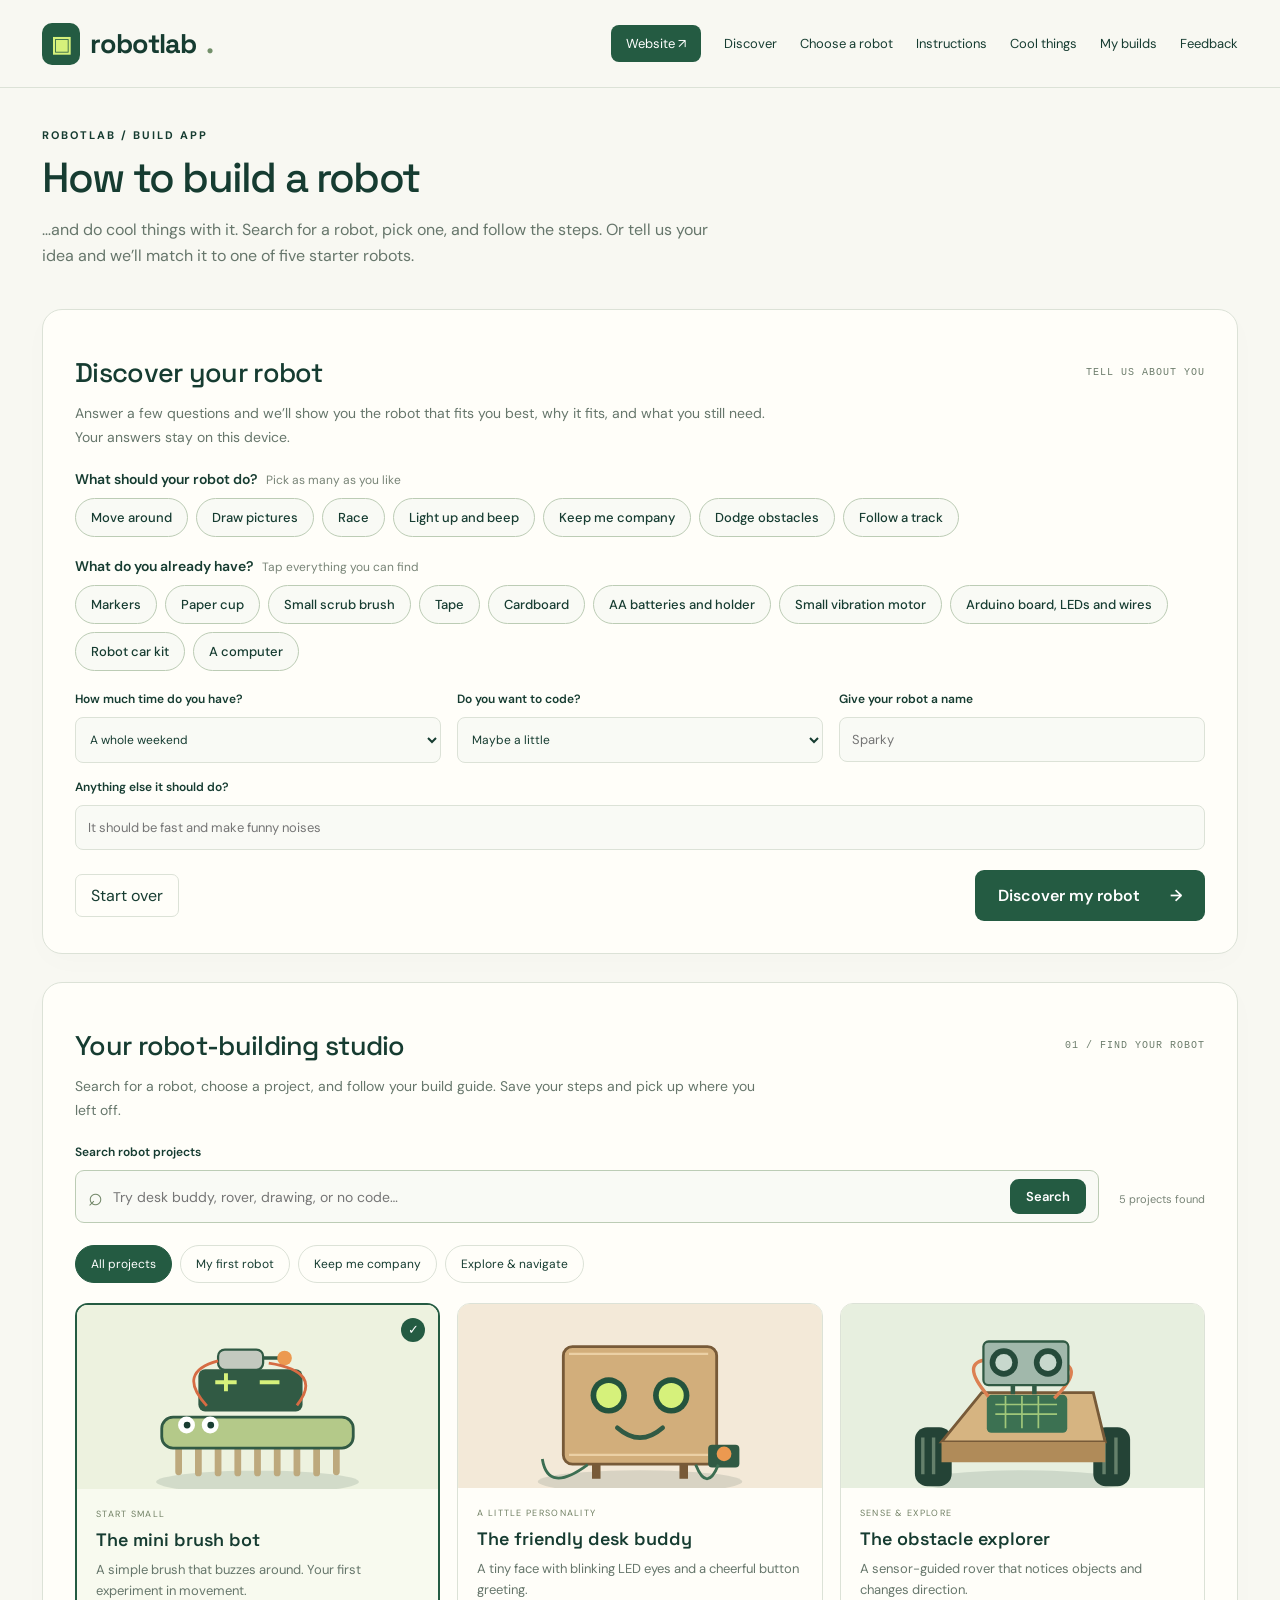
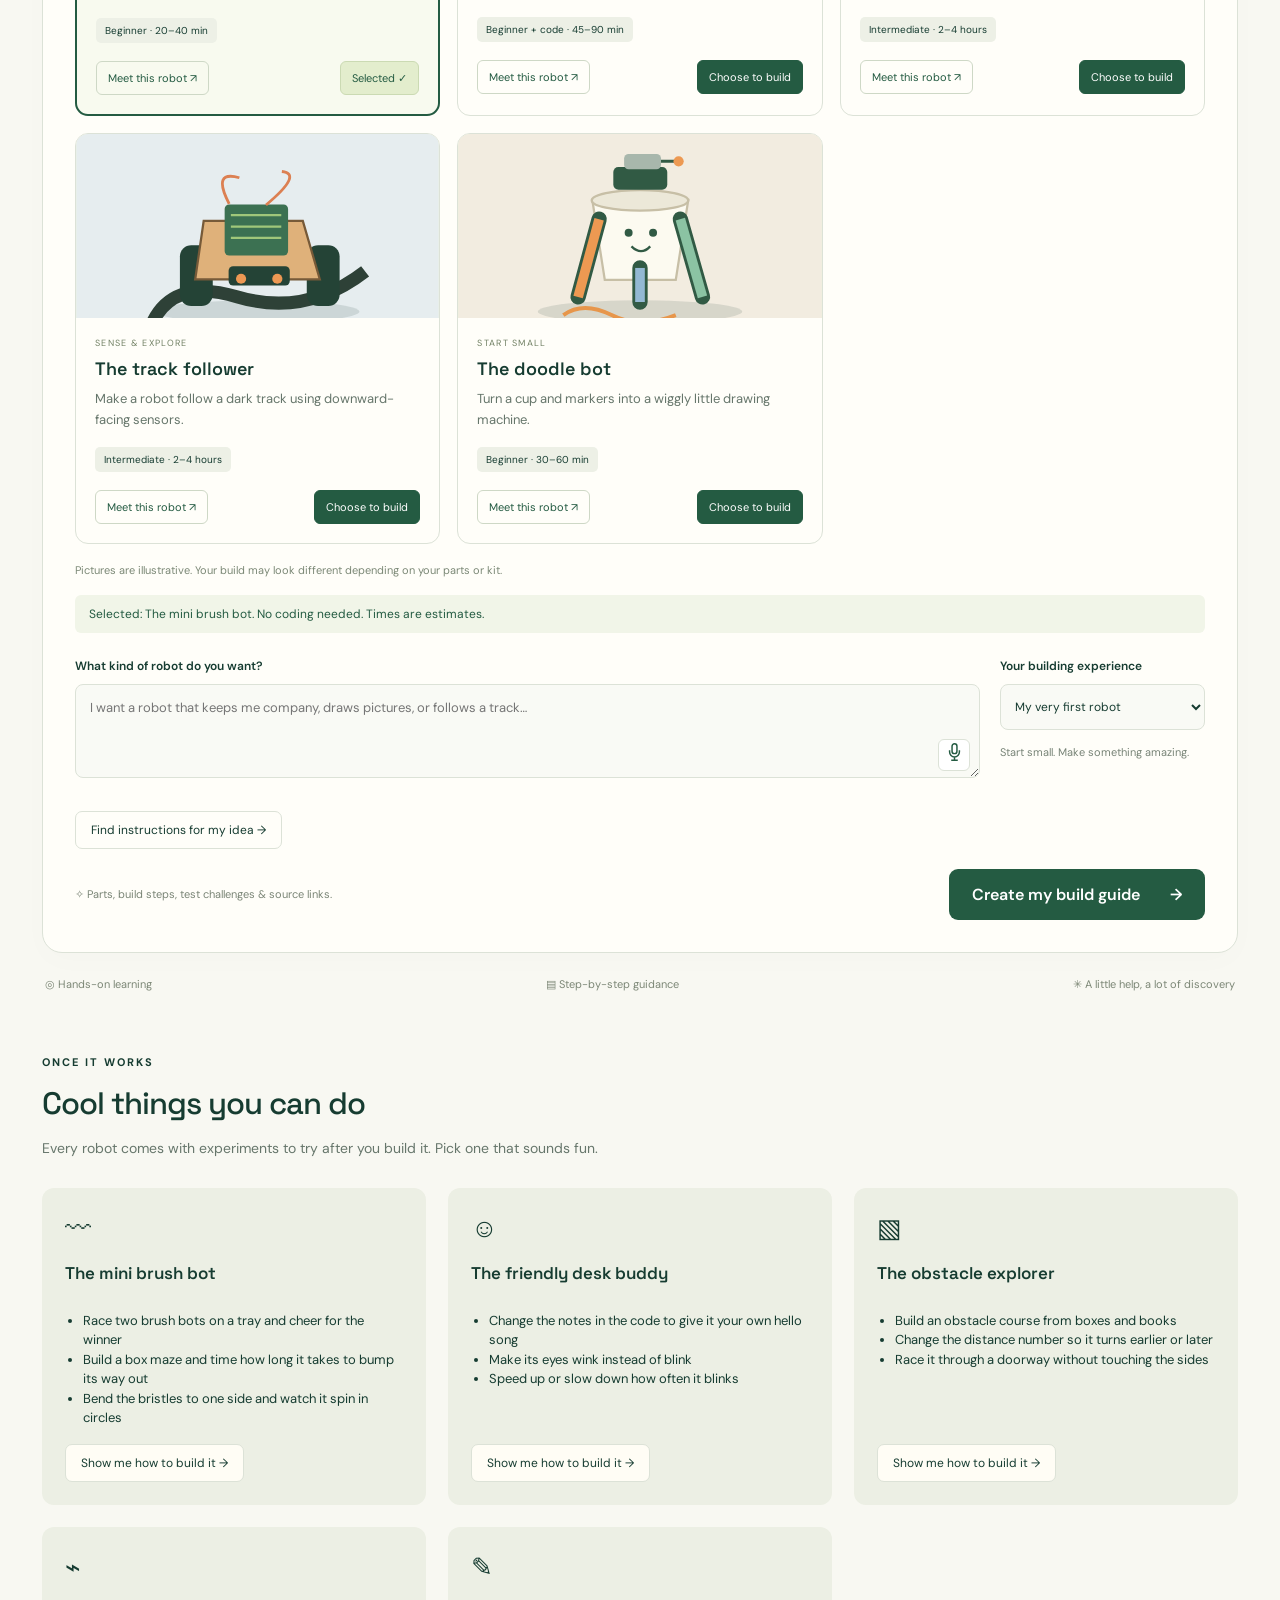
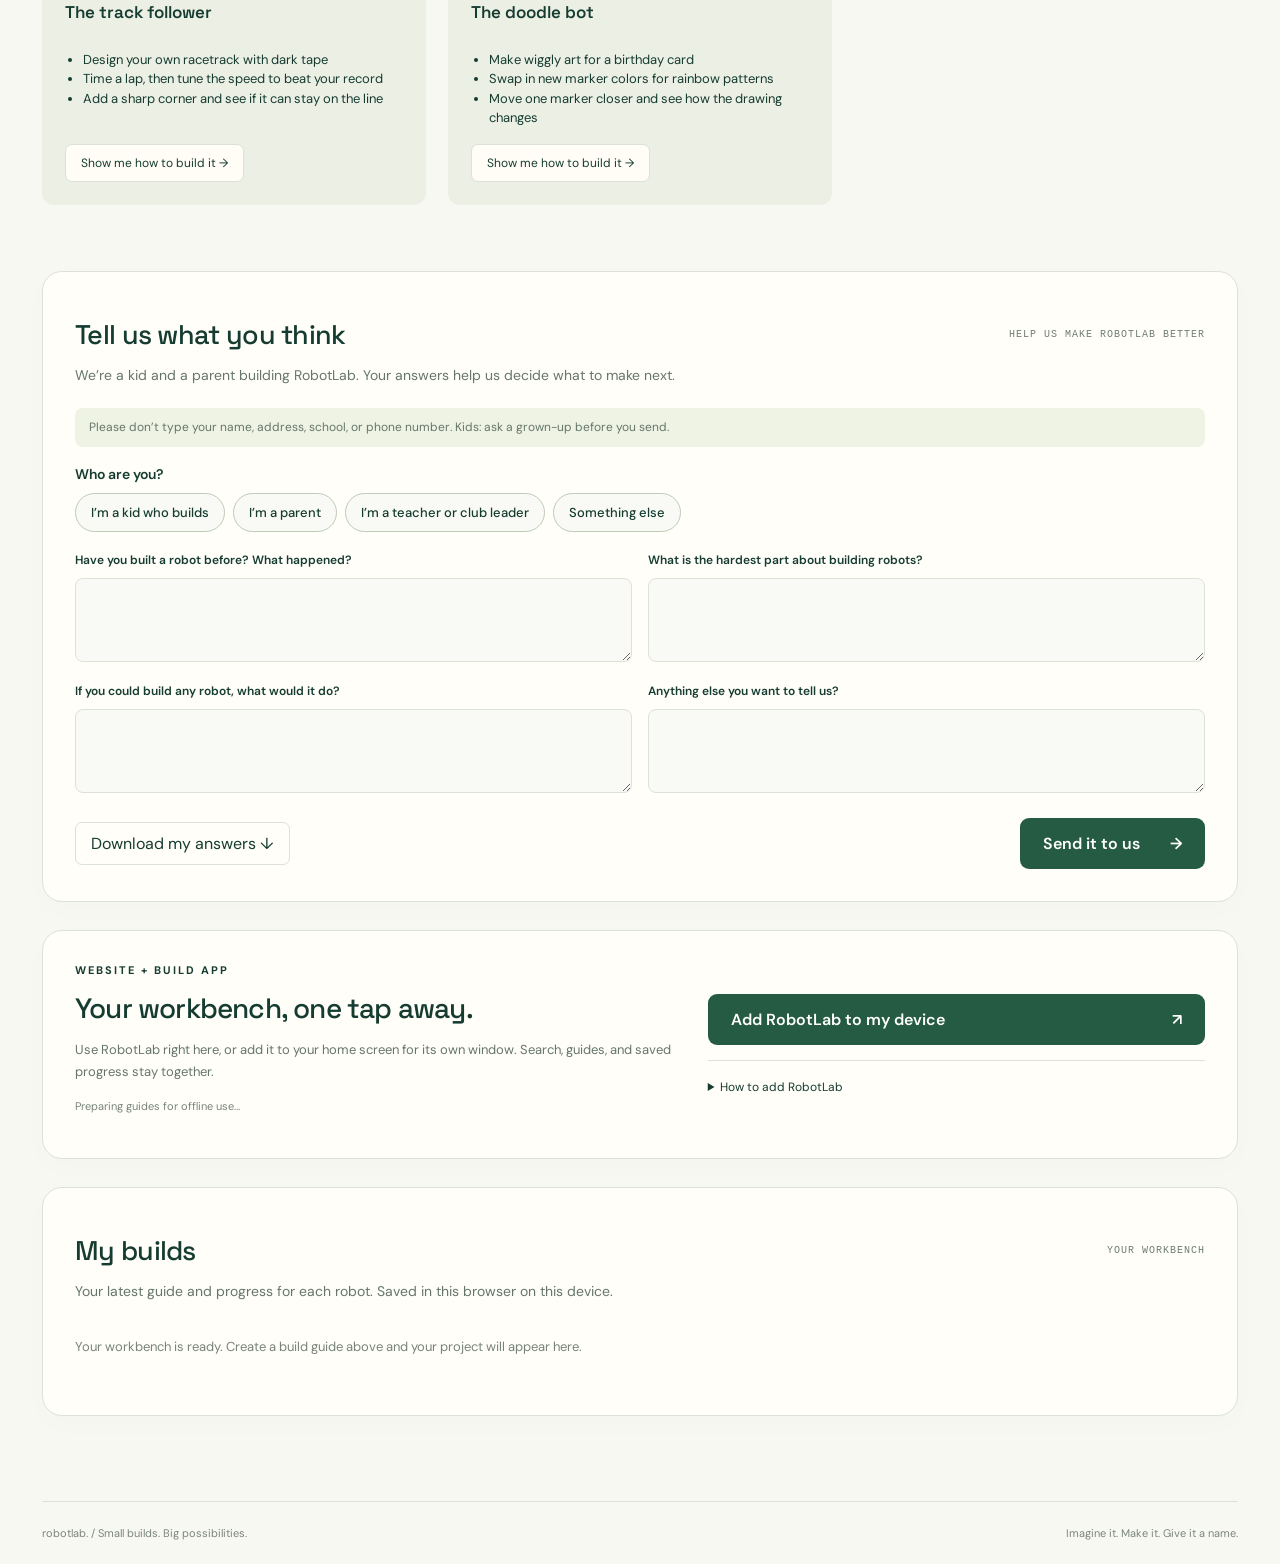
==== commit 965043bc: "Add customer discovery form ('Tell us what you think') to both pages site/feedback.js: who are you (" ====
--- a/site/app.html
+++ b/site/app.html
@@ -6,5 +6,6 @@
 .install-panel{margin-top:28px;display:grid;grid-template-columns:1.2fr 1fr;gap:36px;background:#edf2e4;scroll-margin-top:20px}.install-panel h2{font:500 28px 'Space Grotesk';letter-spacing:-.8px;margin:13px 0}.install-panel p{font-size:13px}.install-panel .tiny{font-size:11px}.install-controls{align-self:center}.install-controls .primary{width:100%;justify-content:space-between}.install-controls details{padding-bottom:0}.install-controls summary{font-size:12px}.install-controls details p{font-size:12px}@media(max-width:580px){.install-panel{grid-template-columns:1fr;gap:15px}}
 .quick-links{display:flex;gap:13px;flex-wrap:wrap;margin-top:18px}.quick-links a{font-size:11px;color:var(--green);text-decoration:underline;text-underline-offset:3px}.resource-hub{margin-top:28px;scroll-margin-top:20px}.resource-grid{display:grid;grid-template-columns:1fr 1.1fr;gap:25px}.poster-resource{background:#eef2e5;border-radius:12px;overflow:hidden}.poster-resource>a{display:block}.poster-resource img{display:block;width:100%;height:auto}.poster-resource>div{padding:21px}.resource-hub h3{font:600 19px 'Space Grotesk';margin:0 0 10px}.resource-hub p{font-size:13px}.resource-hub .secondary{display:inline-block;font-size:12px}.resource-stack{display:flex;flex-direction:column;gap:20px}.resource-stack article{border:1px solid var(--line);border-radius:12px;padding:24px}.resource-stack article .eyebrow{margin-bottom:13px}.resource-stack .primary{font-size:13px;justify-content:space-between;width:100%;gap:10px}.qr-resource{display:flex;align-items:center;gap:20px}.qr-resource img{width:135px;height:135px;flex-shrink:0}.qr-resource h3{font-size:17px}.qr-resource p{font-size:12px}.resource-stack .tiny{font-size:11px}@media(max-width:800px){nav{gap:15px}.pill{display:none}.resource-grid{grid-template-columns:1fr 1fr}.qr-resource{flex-direction:column;align-items:flex-start}}@media(max-width:580px){.resource-grid{grid-template-columns:1fr}.poster-resource img{max-height:520px;object-fit:contain;background:#fffdf2}.qr-resource{flex-direction:row;gap:12px}.qr-resource img{width:100px;height:100px}.resource-stack article{padding:19px}}
 .app-entry{padding:10px 15px;border-radius:8px;background:var(--green);color:white}.find-robot{margin-top:10px;font-size:12px}.app-intro{padding:40px 0 24px}.app-intro h1{font-size:42px;letter-spacing:-1.8px;margin:14px 0}.app-intro p{max-width:700px}.app-mode .resource-hub,.app-mode .research{display:none}@media(max-width:800px){nav{gap:12px}}@media(max-width:580px){nav .app-entry{display:inline-flex}.app-intro h1{font-size:34px}.hero .primary{gap:15px}}
-.search-input .search-go{padding:9px 16px;font-size:13px;gap:0}.cool-section{scroll-margin-top:25px}.app-mode .research.cool-section{display:block}.cool-section ul{padding-left:18px;margin:10px 0 16px;font-size:13px;line-height:1.5}.cool-section article{display:flex;flex-direction:column}.cool-section .secondary{margin-top:auto;align-self:flex-start;font-size:12px;background:#fffdf5}.discover{margin-bottom:28px;scroll-margin-top:20px}.discover fieldset{border:0;padding:0;margin:0 0 20px}.discover legend{font-weight:600;font-size:14px;margin-bottom:10px;padding:0}.d-hint{font-weight:400;font-size:12px;color:#788477;margin-left:6px}.chips{display:flex;flex-wrap:wrap;gap:8px}.chip{position:relative;margin:0;font-weight:500}.chip input{position:absolute;opacity:0;inset:0;margin:0;cursor:pointer}.chip span{display:inline-block;padding:10px 15px;border:1px solid #bcccb5;border-radius:999px;background:#f9faf5;font-size:13px;color:var(--ink)}.chip input:checked+span{background:var(--green);color:#fff;border-color:var(--green)}.chip input:checked+span:before{content:'✓ '}.chip input:focus-visible+span{outline:2px solid #91b954;outline-offset:2px}.d-row{display:grid;grid-template-columns:repeat(3,1fr);gap:16px;margin-bottom:16px}.discover input[type=text]{width:100%;padding:13px 12px;border:1px solid var(--line);border-radius:8px;background:#f9faf5;color:var(--ink);font-size:13px;box-sizing:border-box}.discover .footer-row{margin-top:20px}#discover-result{margin-top:26px;padding-top:26px;border-top:1px solid var(--line);scroll-margin-top:20px}.d-top{display:grid;grid-template-columns:1fr 1.3fr;gap:28px;align-items:start}.d-picture{background:#eef3e4;border-radius:14px;padding:16px}.d-picture img{width:100%;height:auto;display:block}.d-top h3{font:600 26px 'Space Grotesk';margin:8px 0}.d-top h4,.d-others-title{font:600 14px 'Space Grotesk';margin:18px 0 6px}.d-top ul{padding-left:18px;margin:0;font-size:13px;line-height:1.6}.d-top .guide-actions{margin-top:20px}.d-top .tiny{margin-top:4px}.d-others{display:grid;grid-template-columns:1fr 1fr;gap:14px}.d-others article{display:flex;gap:14px;align-items:center;padding:14px;background:#f9faf5;border:1px solid var(--line);border-radius:12px}.d-others img{width:96px;height:auto;flex-shrink:0}.d-others h3{font:600 15px 'Space Grotesk';margin:0 0 4px}.d-others p{font-size:12px;margin:0 0 8px}.d-others .secondary{font-size:12px;padding:7px 11px}@media(max-width:800px){.d-row{grid-template-columns:1fr 1fr}.d-top{grid-template-columns:1fr}.d-picture{max-width:360px}}@media(max-width:580px){.d-row,.d-others{grid-template-columns:1fr}}</style><link rel="stylesheet" href="polish.css"></head><body class="app-mode"><header><a class="brand" href="#"><span class="mark">▣</span>robotlab<span style="color:#73906b">.</span></a><nav><a class="app-entry" href="index.html">Website ↗</a><a href="#discover">Discover</a><a href="#builder">Choose a robot</a><a href="#guide" id="myguide">Instructions</a><a href="#cool">Cool things</a><a href="#my-builds">My builds</a></nav></header><main><section class="app-intro"><div class="eyebrow">ROBOTLAB / BUILD APP</div><h1>How to build a robot</h1><p>…and do cool things with it. Search for a robot, pick one, and follow the steps. Or tell us your idea and we’ll match it to one of five starter robots.</p></section><section id="discover" class="workspace discover"><div class="section-top"><h2>Discover your robot</h2><span class="step-label">TELL US ABOUT YOU</span></div><p class="builder-intro">Answer a few questions and we’ll show you the robot that fits you best, why it fits, and what you still need. Your answers stay on this device.</p><form id="discover-form"><fieldset><legend>What should your robot do? <span class="d-hint">Pick as many as you like</span></legend><div class="chips" id="d-does"></div></fieldset><fieldset><legend>What do you already have? <span class="d-hint">Tap everything you can find</span></legend><div class="chips" id="d-have"></div></fieldset><div class="d-row"><div><label for="d-time">How much time do you have?</label><select id="d-time"><option value="60">About an hour</option><option value="180">An afternoon</option><option value="600" selected>A whole weekend</option></select></div><div><label for="d-code">Do you want to code?</label><select id="d-code"><option value="no">No coding</option><option value="maybe" selected>Maybe a little</option><option value="yes">Yes, I want to code</option></select></div><div><label for="d-name">Give your robot a name</label><input id="d-name" type="text" maxlength="30" placeholder="Sparky" autocomplete="off"></div></div><label for="d-idea">Anything else it should do?</label><input id="d-idea" type="text" maxlength="200" placeholder="It should be fast and make funny noises" autocomplete="off"><div class="footer-row"><button type="button" class="secondary" id="d-reset">Start over</button><button type="submit" class="primary">Discover my robot <span>→</span></button></div></form><div id="discover-result" hidden aria-live="polite"></div></section><section id="builder" class="workspace"><div class="section-top"><h2>Your robot-building studio</h2><span class="step-label">01 / FIND YOUR ROBOT</span></div><p class="builder-intro">Search for a robot, choose a project, and follow your build guide. Save your steps and pick up where you left off.</p><div class="search-row"><div class="search-field"><label for="robot-search">Search robot projects</label><div class="search-input"><span aria-hidden="true">⌕</span><input id="robot-search" type="search" maxlength="100" placeholder="Try desk buddy, rover, drawing, or no code…" autocomplete="off" aria-describedby="search-count"><button id="clear-search" class="secondary" hidden>Clear</button><button id="search-go" type="button" class="primary search-go">Search</button></div></div><span id="search-count" role="status" aria-live="polite"></span></div><div class="filters" role="group" aria-label="Filter robot projects"><button class="filter active" data-filter="all" aria-pressed="true">All projects</button><button class="filter" data-filter="first" aria-pressed="false">My first robot</button><button class="filter" data-filter="companion" aria-pressed="false">Keep me company</button><button class="filter" data-filter="explore" aria-pressed="false">Explore & navigate</button></div><div class="cards" id="project-cards"></div><p class="gallery-caption">Pictures are illustrative. Your build may look different depending on your parts or kit.</p><div id="selection" class="selection" role="status"></div><div class="form-row"><div><label for="idea">What kind of robot do you want?</label><div class="input-wrap"><textarea id="idea" maxlength="600" placeholder="I want a robot that keeps me company, draws pictures, or follows a track…"></textarea><button class="mic" id="mic" aria-label="Speak your robot idea" title="Speak your idea"><svg width="15" height="18" viewBox="0 0 18 22" fill="none" aria-hidden="true"><rect x="6" y="1" width="6" height="12" rx="3" stroke="currentColor" stroke-width="1.8"/><path d="M3 9v2a6 6 0 0 0 12 0V9M9 17v4M5 21h8" stroke="currentColor" stroke-width="1.8"/></svg></button></div></div><div><label for="experience">Your building experience</label><select id="experience"><option value="first">My very first robot</option><option value="some">I’ve built a few things</option><option value="confident">Comfortable with electronics</option></select><div class="tiny">Start small. Make something amazing.</div></div></div><div id="status" role="status"></div><div id="suggestion" class="suggestion" hidden></div><button id="find-robot" class="secondary find-robot">Find instructions for my idea →</button><div class="footer-row"><span class="hint">✧ Parts, build steps, test challenges & source links.</span><button class="primary" id="generate">Create my build guide <span>→</span></button></div></section><div class="below"><span>◎ Hands-on learning</span><span>▤ Step-by-step guidance</span><span>✳ A little help, a lot of discovery</span></div><section id="guide" class="workspace" hidden aria-live="polite"></section><section id="cool" class="research cool-section"><div class="eyebrow">ONCE IT WORKS</div><h2>Cool things you can do</h2><p class="research-intro">Every robot comes with experiments to try after you build it. Pick one that sounds fun.</p><div id="cool-things" class="research-grid"></div></section><section id="install" class="workspace install-panel"><div><div class="eyebrow">WEBSITE + BUILD APP</div><h2>Your workbench, one tap away.</h2><p>Use RobotLab right here, or add it to your home screen for its own window. Search, guides, and saved progress stay together.</p><p id="offline-status" class="tiny" role="status">Offline setup requires HTTPS or localhost.</p></div><div class="install-controls"><button id="install-app" class="primary">Add RobotLab to my device <span>↗</span></button><p id="install-status" class="tiny" role="status"></p><details id="install-help"><summary>How to add RobotLab</summary><p>On iPhone or iPad: open in Safari, tap Share, then Add to Home Screen. On Android: use Chrome’s menu and choose Install app or Add to Home screen. On a computer: use your browser’s install icon or menu when available.</p><p>If your browser does not offer installation, you can keep using the full Build Studio on this website. Speech input and linked references need internet access.</p></details></div></section><section id="my-builds" class="workspace saved-builds"><div class="section-top"><h2>My builds</h2><span class="step-label">YOUR WORKBENCH</span></div><p class="builder-intro">Your latest guide and progress for each robot. Saved in this browser on this device.</p><p id="storage-status" class="tiny" role="status"></p><div id="saved-projects"></div></section></main><footer><span>robotlab. / Small builds. Big possibilities.</span><span>Imagine it. Make it. Give it a name.</span></footer><dialog id="robot-dialog" class="robot-dialog" aria-labelledby="robot-dialog-title"><button type="button" class="dialog-close" id="close-robot-dialog" aria-label="Close robot picture">×</button><div class="dialog-content"><div class="dialog-picture"><img id="robot-dialog-image" src="images/rover.svg" alt="" width="640" height="460"></div><div class="dialog-copy"><div class="eyebrow">MEET YOUR NEXT PROJECT</div><h2 id="robot-dialog-title"></h2><div id="robot-dialog-meta" class="guide-meta"></div><p id="robot-dialog-description"></p><p id="robot-dialog-limit" class="limit-copy"></p><p class="tiny">Illustrative picture · actual parts and builds vary</p><button type="button" id="build-preview-robot" class="primary">Let’s build this robot <span>→</span></button></div></div></dialog><script src="app.js"></script><script src="install.js"></script><script src="discover.js"></script>
+.search-input .search-go{padding:9px 16px;font-size:13px;gap:0}.cool-section{scroll-margin-top:25px}.app-mode .research.cool-section{display:block}.cool-section ul{padding-left:18px;margin:10px 0 16px;font-size:13px;line-height:1.5}.cool-section article{display:flex;flex-direction:column}.cool-section .secondary{margin-top:auto;align-self:flex-start;font-size:12px;background:#fffdf5}.discover{margin-bottom:28px;scroll-margin-top:20px}.discover fieldset{border:0;padding:0;margin:0 0 20px}.discover legend{font-weight:600;font-size:14px;margin-bottom:10px;padding:0}.d-hint{font-weight:400;font-size:12px;color:#788477;margin-left:6px}.d-row{display:grid;grid-template-columns:repeat(3,1fr);gap:16px;margin-bottom:16px}.discover input[type=text]{width:100%;padding:13px 12px;border:1px solid var(--line);border-radius:8px;background:#f9faf5;color:var(--ink);font-size:13px;box-sizing:border-box}.discover .footer-row{margin-top:20px}#discover-result{margin-top:26px;padding-top:26px;border-top:1px solid var(--line);scroll-margin-top:20px}.d-top{display:grid;grid-template-columns:1fr 1.3fr;gap:28px;align-items:start}.d-picture{background:#eef3e4;border-radius:14px;padding:16px}.d-picture img{width:100%;height:auto;display:block}.d-top h3{font:600 26px 'Space Grotesk';margin:8px 0}.d-top h4,.d-others-title{font:600 14px 'Space Grotesk';margin:18px 0 6px}.d-top ul{padding-left:18px;margin:0;font-size:13px;line-height:1.6}.d-top .guide-actions{margin-top:20px}.d-top .tiny{margin-top:4px}.d-others{display:grid;grid-template-columns:1fr 1fr;gap:14px}.d-others article{display:flex;gap:14px;align-items:center;padding:14px;background:#f9faf5;border:1px solid var(--line);border-radius:12px}.d-others img{width:96px;height:auto;flex-shrink:0}.d-others h3{font:600 15px 'Space Grotesk';margin:0 0 4px}.d-others p{font-size:12px;margin:0 0 8px}.d-others .secondary{font-size:12px;padding:7px 11px}@media(max-width:800px){.d-row{grid-template-columns:1fr 1fr}.d-top{grid-template-columns:1fr}.d-picture{max-width:360px}}@media(max-width:580px){.d-row,.d-others{grid-template-columns:1fr}}</style><link rel="stylesheet" href="polish.css"></head><body class="app-mode"><header><a class="brand" href="#"><span class="mark">▣</span>robotlab<span style="color:#73906b">.</span></a><nav><a class="app-entry" href="index.html">Website ↗</a><a href="#discover">Discover</a><a href="#builder">Choose a robot</a><a href="#guide" id="myguide">Instructions</a><a href="#cool">Cool things</a><a href="#my-builds">My builds</a><a href="#feedback">Feedback</a></nav></header><main><section class="app-intro"><div class="eyebrow">ROBOTLAB / BUILD APP</div><h1>How to build a robot</h1><p>…and do cool things with it. Search for a robot, pick one, and follow the steps. Or tell us your idea and we’ll match it to one of five starter robots.</p></section><section id="discover" class="workspace discover"><div class="section-top"><h2>Discover your robot</h2><span class="step-label">TELL US ABOUT YOU</span></div><p class="builder-intro">Answer a few questions and we’ll show you the robot that fits you best, why it fits, and what you still need. Your answers stay on this device.</p><form id="discover-form"><fieldset><legend>What should your robot do? <span class="d-hint">Pick as many as you like</span></legend><div class="chips" id="d-does"></div></fieldset><fieldset><legend>What do you already have? <span class="d-hint">Tap everything you can find</span></legend><div class="chips" id="d-have"></div></fieldset><div class="d-row"><div><label for="d-time">How much time do you have?</label><select id="d-time"><option value="60">About an hour</option><option value="180">An afternoon</option><option value="600" selected>A whole weekend</option></select></div><div><label for="d-code">Do you want to code?</label><select id="d-code"><option value="no">No coding</option><option value="maybe" selected>Maybe a little</option><option value="yes">Yes, I want to code</option></select></div><div><label for="d-name">Give your robot a name</label><input id="d-name" type="text" maxlength="30" placeholder="Sparky" autocomplete="off"></div></div><label for="d-idea">Anything else it should do?</label><input id="d-idea" type="text" maxlength="200" placeholder="It should be fast and make funny noises" autocomplete="off"><div class="footer-row"><button type="button" class="secondary" id="d-reset">Start over</button><button type="submit" class="primary">Discover my robot <span>→</span></button></div></form><div id="discover-result" hidden aria-live="polite"></div></section><section id="builder" class="workspace"><div class="section-top"><h2>Your robot-building studio</h2><span class="step-label">01 / FIND YOUR ROBOT</span></div><p class="builder-intro">Search for a robot, choose a project, and follow your build guide. Save your steps and pick up where you left off.</p><div class="search-row"><div class="search-field"><label for="robot-search">Search robot projects</label><div class="search-input"><span aria-hidden="true">⌕</span><input id="robot-search" type="search" maxlength="100" placeholder="Try desk buddy, rover, drawing, or no code…" autocomplete="off" aria-describedby="search-count"><button id="clear-search" class="secondary" hidden>Clear</button><button id="search-go" type="button" class="primary search-go">Search</button></div></div><span id="search-count" role="status" aria-live="polite"></span></div><div class="filters" role="group" aria-label="Filter robot projects"><button class="filter active" data-filter="all" aria-pressed="true">All projects</button><button class="filter" data-filter="first" aria-pressed="false">My first robot</button><button class="filter" data-filter="companion" aria-pressed="false">Keep me company</button><button class="filter" data-filter="explore" aria-pressed="false">Explore & navigate</button></div><div class="cards" id="project-cards"></div><p class="gallery-caption">Pictures are illustrative. Your build may look different depending on your parts or kit.</p><div id="selection" class="selection" role="status"></div><div class="form-row"><div><label for="idea">What kind of robot do you want?</label><div class="input-wrap"><textarea id="idea" maxlength="600" placeholder="I want a robot that keeps me company, draws pictures, or follows a track…"></textarea><button class="mic" id="mic" aria-label="Speak your robot idea" title="Speak your idea"><svg width="15" height="18" viewBox="0 0 18 22" fill="none" aria-hidden="true"><rect x="6" y="1" width="6" height="12" rx="3" stroke="currentColor" stroke-width="1.8"/><path d="M3 9v2a6 6 0 0 0 12 0V9M9 17v4M5 21h8" stroke="currentColor" stroke-width="1.8"/></svg></button></div></div><div><label for="experience">Your building experience</label><select id="experience"><option value="first">My very first robot</option><option value="some">I’ve built a few things</option><option value="confident">Comfortable with electronics</option></select><div class="tiny">Start small. Make something amazing.</div></div></div><div id="status" role="status"></div><div id="suggestion" class="suggestion" hidden></div><button id="find-robot" class="secondary find-robot">Find instructions for my idea →</button><div class="footer-row"><span class="hint">✧ Parts, build steps, test challenges & source links.</span><button class="primary" id="generate">Create my build guide <span>→</span></button></div></section><div class="below"><span>◎ Hands-on learning</span><span>▤ Step-by-step guidance</span><span>✳ A little help, a lot of discovery</span></div><section id="guide" class="workspace" hidden aria-live="polite"></section><section id="cool" class="research cool-section"><div class="eyebrow">ONCE IT WORKS</div><h2>Cool things you can do</h2><p class="research-intro">Every robot comes with experiments to try after you build it. Pick one that sounds fun.</p><div id="cool-things" class="research-grid"></div></section><section id="feedback" class="workspace feedback"><div class="section-top"><h2>Tell us what you think</h2><span class="step-label">HELP US MAKE ROBOTLAB BETTER</span></div><p class="builder-intro">We’re a kid and a parent building RobotLab. Your answers help us decide what to make next.</p><p class="f-safe">Please don’t type your name, address, school, or phone number. Kids: ask a grown-up before you send.</p><form id="feedback-form"><fieldset><legend>Who are you?</legend><div class="chips" id="f-role"></div></fieldset><div class="f-grid"><div><label for="f-built">Have you built a robot before? What happened?</label><textarea id="f-built" maxlength="1000"></textarea></div><div><label for="f-hardest">What is the hardest part about building robots?</label><textarea id="f-hardest" maxlength="1000"></textarea></div><div><label for="f-dream">If you could build any robot, what would it do?</label><textarea id="f-dream" maxlength="1000"></textarea></div><div><label for="f-more">Anything else you want to tell us?</label><textarea id="f-more" maxlength="1000"></textarea></div></div><div id="f-contact" hidden><label for="f-email">Grown-ups only: your email, if we may ask you a few more questions (optional)</label><input id="f-email" type="email" maxlength="120" autocomplete="email"></div><div class="f-gotcha" aria-hidden="true"><label for="f-gotcha">Leave this empty</label><input id="f-gotcha" name="_gotcha" tabindex="-1" autocomplete="off"></div><p id="f-status" role="status"></p><div class="footer-row"><button type="button" class="secondary" id="f-download">Download my answers ↓</button><button type="submit" class="primary" id="f-send">Send it to us <span>→</span></button></div></form></section><section id="install" class="workspace install-panel"><div><div class="eyebrow">WEBSITE + BUILD APP</div><h2>Your workbench, one tap away.</h2><p>Use RobotLab right here, or add it to your home screen for its own window. Search, guides, and saved progress stay together.</p><p id="offline-status" class="tiny" role="status">Offline setup requires HTTPS or localhost.</p></div><div class="install-controls"><button id="install-app" class="primary">Add RobotLab to my device <span>↗</span></button><p id="install-status" class="tiny" role="status"></p><details id="install-help"><summary>How to add RobotLab</summary><p>On iPhone or iPad: open in Safari, tap Share, then Add to Home Screen. On Android: use Chrome’s menu and choose Install app or Add to Home screen. On a computer: use your browser’s install icon or menu when available.</p><p>If your browser does not offer installation, you can keep using the full Build Studio on this website. Speech input and linked references need internet access.</p></details></div></section><section id="my-builds" class="workspace saved-builds"><div class="section-top"><h2>My builds</h2><span class="step-label">YOUR WORKBENCH</span></div><p class="builder-intro">Your latest guide and progress for each robot. Saved in this browser on this device.</p><p id="storage-status" class="tiny" role="status"></p><div id="saved-projects"></div></section></main><footer><span>robotlab. / Small builds. Big possibilities.</span><span>Imagine it. Make it. Give it a name.</span></footer><dialog id="robot-dialog" class="robot-dialog" aria-labelledby="robot-dialog-title"><button type="button" class="dialog-close" id="close-robot-dialog" aria-label="Close robot picture">×</button><div class="dialog-content"><div class="dialog-picture"><img id="robot-dialog-image" src="images/rover.svg" alt="" width="640" height="460"></div><div class="dialog-copy"><div class="eyebrow">MEET YOUR NEXT PROJECT</div><h2 id="robot-dialog-title"></h2><div id="robot-dialog-meta" class="guide-meta"></div><p id="robot-dialog-description"></p><p id="robot-dialog-limit" class="limit-copy"></p><p class="tiny">Illustrative picture · actual parts and builds vary</p><button type="button" id="build-preview-robot" class="primary">Let’s build this robot <span>→</span></button></div></div></dialog><script src="app.js"></script><script src="install.js"></script><script src="discover.js"></script>
+<script src="feedback.js"></script>
 <script src="gallery.js"></script></body></html>
--- a/site/polish.css
+++ b/site/polish.css
@@ -2,3 +2,4 @@
 :root{--cream:#f8f8f2;--ink:#163c31;--green:#245b42}body{font-size:16px}header{height:88px;max-width:1280px}main{max-width:1196px}.brand{font-size:27px}nav{gap:23px}.hero{grid-template-columns:1fr 1.12fr;gap:42px;padding:65px 0 48px}.hero h1{font-size:clamp(48px,5.8vw,76px);line-height:1.03;letter-spacing:-3.5px;margin:24px 0}.hero h1 span{color:#75945c}.hero p{font-size:17px;max-width:440px}.hero-actions{display:flex;gap:12px;flex-wrap:wrap;align-items:center;margin-top:25px}.hero-actions .primary{margin:0}.hero-actions .secondary{padding:15px 19px;border-color:#a6b79b;font-weight:600;background:#fffdf5}.hero-art{position:relative}.hero-art img{width:100%;height:420px;object-fit:cover;display:block;border-radius:26px;background:#e7eddf}.hero-art .art-badge{position:absolute;bottom:18px;left:18px;background:#fffef5ed;backdrop-filter:blur(10px);padding:12px 17px;border-radius:12px;font-size:12px;box-shadow:0 5px 20px #24433615}.hero-art .art-badge strong{display:block;font-family:'Space Grotesk';margin-bottom:3px}.hero-art figcaption{font-size:10px;color:#788477;margin:8px 4px}.hero-art figure{margin:0}.hero .eyebrow{font-size:10px;letter-spacing:1.8px}.how-it-works{display:grid;grid-template-columns:repeat(3,1fr);margin:0 0 42px;padding:24px 0;border-block:1px solid var(--line);gap:35px}.how-it-works article{display:flex;gap:15px;align-items:flex-start}.how-it-works b{font:500 28px 'Space Grotesk';color:#8aa467}.how-it-works h3{font:600 15px 'Space Grotesk';margin:0 0 5px}.how-it-works p{font-size:12px;margin:0}.workspace{padding:32px;border-radius:20px;background:#fffef9;box-shadow:0 8px 30px #24433604}.section-top h2{font-size:27px}.builder-intro{font-size:14px;max-width:700px;line-height:1.7}.cards{gap:17px;grid-template-columns:repeat(3,minmax(0,1fr))}.project-card{padding:0!important;overflow:hidden;background:#fffef9;border:1px solid #dce2d7;border-radius:13px;position:relative;transition:transform .2s,box-shadow .2s}.project-card:hover{transform:translateY(-3px);box-shadow:0 10px 22px #24433612}.project-card.selected{border:2px solid var(--green);background:#f8faef}.project-card.selected:after{content:'✓';position:absolute;top:13px;right:13px;background:var(--green);color:white;width:24px;height:24px;border-radius:50%;text-align:center;line-height:24px;font-size:13px}.picture-button{border:0;padding:0;width:100%;display:block;background:#edf2df;cursor:zoom-in}.picture-button img{display:block;width:100%;height:184px;object-fit:cover}.card-body{padding:19px}.card-body strong{font:600 18px 'Space Grotesk';display:block}.card-body .category{font-size:9px;text-transform:uppercase;letter-spacing:1.3px;color:#718064;margin-bottom:8px;display:block}.card-body p{font-size:13px;min-height:44px;margin:9px 0 14px;line-height:1.6}.card-body .level{font-size:10px;background:#edf0e6;padding:6px 9px;border-radius:5px;display:inline-block}.card-buttons{display:flex;gap:9px;margin-top:18px;align-items:center;justify-content:space-between}.card-buttons button{font-size:11px;border:1px solid #ced8c6;padding:9px 11px;border-radius:6px;color:var(--green);background:transparent}.card-buttons [data-type]{background:var(--green);color:white;border-color:var(--green)}.project-card.selected [data-type]{background:#e3edcd;color:var(--green);border-color:#cbdab3}.filter{font-size:12px;padding:10px 15px}dialog.robot-dialog{max-width:870px;width:calc(100% - 32px);max-height:90vh;padding:0;border:0;border-radius:23px;color:var(--ink);background:#fffef9;box-shadow:0 25px 100px #142c3240}dialog::backdrop{background:#102b246e;backdrop-filter:blur(6px)}.dialog-content{display:grid;grid-template-columns:1fr 1fr}.dialog-picture{background:#eef2e4;display:flex;align-items:center}.dialog-picture img{width:100%;height:auto;display:block}.dialog-copy{padding:42px 30px 32px}.dialog-copy h2{font:500 31px/1.1 'Space Grotesk';letter-spacing:-1px;margin:13px 0 17px}.dialog-copy p{font-size:14px}.dialog-copy .limit-copy{font-size:12px;border-top:1px solid var(--line);padding-top:16px}.dialog-copy .primary{margin-top:14px;width:100%;justify-content:space-between;font-size:13px}.dialog-close{position:absolute;right:13px;top:12px;background:#fffef9e8;border:1px solid #d0dac8;border-radius:50%;width:32px;height:32px;color:var(--ink);font-size:20px}.dialog-copy .tiny{font-size:10px}.gallery-caption{font-size:11px;color:#7b8876;margin:17px 0 0}.app-intro{padding-top:40px}.app-mode .cards{grid-template-columns:repeat(3,minmax(0,1fr))}footer{margin-top:25px}button:focus-visible,a:focus-visible{outline:3px solid #87a949;outline-offset:3px}@media(max-width:1100px){main{margin:0 30px}.hero-art img{height:370px}header{padding-inline:30px}nav{gap:13px}nav a{font-size:12px}}@media(max-width:800px){header{padding:0 20px}.hero{gap:25px;padding-top:38px}.hero h1{font-size:51px}.hero p{font-size:15px}.hero-art img{height:340px}.hero-actions .primary,.hero-actions .secondary{font-size:12px;padding:13px 15px}.cards,.app-mode .cards{grid-template-columns:repeat(2,minmax(0,1fr))}.how-it-works{gap:20px}.how-it-works article{gap:10px}.how-it-works p{font-size:11px}.workspace{padding:24px}.dialog-copy{padding:40px 24px 26px}}@media(max-width:580px){main{margin:0;padding-inline:18px}.hero{grid-template-columns:1fr;padding:35px 0 25px;gap:24px}.hero h1{font-size:57px;letter-spacing:-2.8px}.hero p{max-width:100%}.hero-art img{height:300px}.hero-art .art-badge{bottom:16px;font-size:11px}.hero .quick-links{margin-top:17px}.how-it-works{grid-template-columns:1fr;gap:18px;padding:20px 0;margin-bottom:27px}.how-it-works p{font-size:12px}.how-it-works h3{font-size:15px}.workspace{padding:23px 15px}.section-top{align-items:flex-start}.section-top h2{font-size:23px}.step-label{font-size:8px}.cards,.app-mode .cards{grid-template-columns:1fr}.picture-button img{height:210px}.card-body{padding:19px}.card-body p{min-height:0}.card-buttons button{font-size:12px}.project-card{min-height:0}.dialog-content{grid-template-columns:1fr}.dialog-picture img{max-height:240px;object-fit:contain}.dialog-copy{padding:26px 23px}.dialog-copy h2{font-size:27px}.dialog-close{position:fixed;right:25px;top:6vh}dialog.robot-dialog{overflow:auto}.hero-actions{gap:9px}.hero-actions .primary{font-size:13px}.app-mode .cards{grid-template-columns:1fr}}@media(prefers-reduced-motion:reduce){.project-card{transition:none}.project-card:hover{transform:none}}
 
 h1,h2,h3,.card-body strong,.art-badge strong{font-family:'Space Grotesk',sans-serif}@media(max-width:580px){.dialog-close{position:absolute;right:12px;top:12px}}
+.chips{display:flex;flex-wrap:wrap;gap:8px}.chip{position:relative;margin:0;font-weight:500}.chip input{position:absolute;opacity:0;inset:0;margin:0;cursor:pointer}.chip span{display:inline-block;padding:10px 15px;border:1px solid #bcccb5;border-radius:999px;background:#f9faf5;font-size:13px;color:var(--ink)}.chip input:checked+span{background:var(--green);color:#fff;border-color:var(--green)}.chip input:checked+span:before{content:'✓ '}.chip input:focus-visible+span{outline:2px solid #91b954;outline-offset:2px}.feedback{scroll-margin-top:20px;margin-top:28px}.feedback fieldset{border:0;padding:0;margin:0 0 20px}.feedback legend{font-weight:600;font-size:14px;margin-bottom:10px;padding:0}.f-grid{display:grid;grid-template-columns:1fr 1fr;gap:16px}.feedback textarea{min-height:84px;padding:12px 14px}.feedback input[type=email]{width:100%;padding:13px 12px;border:1px solid var(--line);border-radius:8px;background:#f9faf5;color:var(--ink);font-size:13px;box-sizing:border-box}.f-safe{background:#eef3e4;border-radius:8px;padding:10px 14px;font-size:12px;margin:0 0 18px}.f-gotcha{position:absolute;left:-9999px;width:1px;height:1px;overflow:hidden}#f-contact{margin-top:16px}#f-status{font-size:13px;margin:14px 0 0}#f-status.f-ok{color:var(--green);font-weight:600}@media(max-width:580px){.f-grid{grid-template-columns:1fr}}
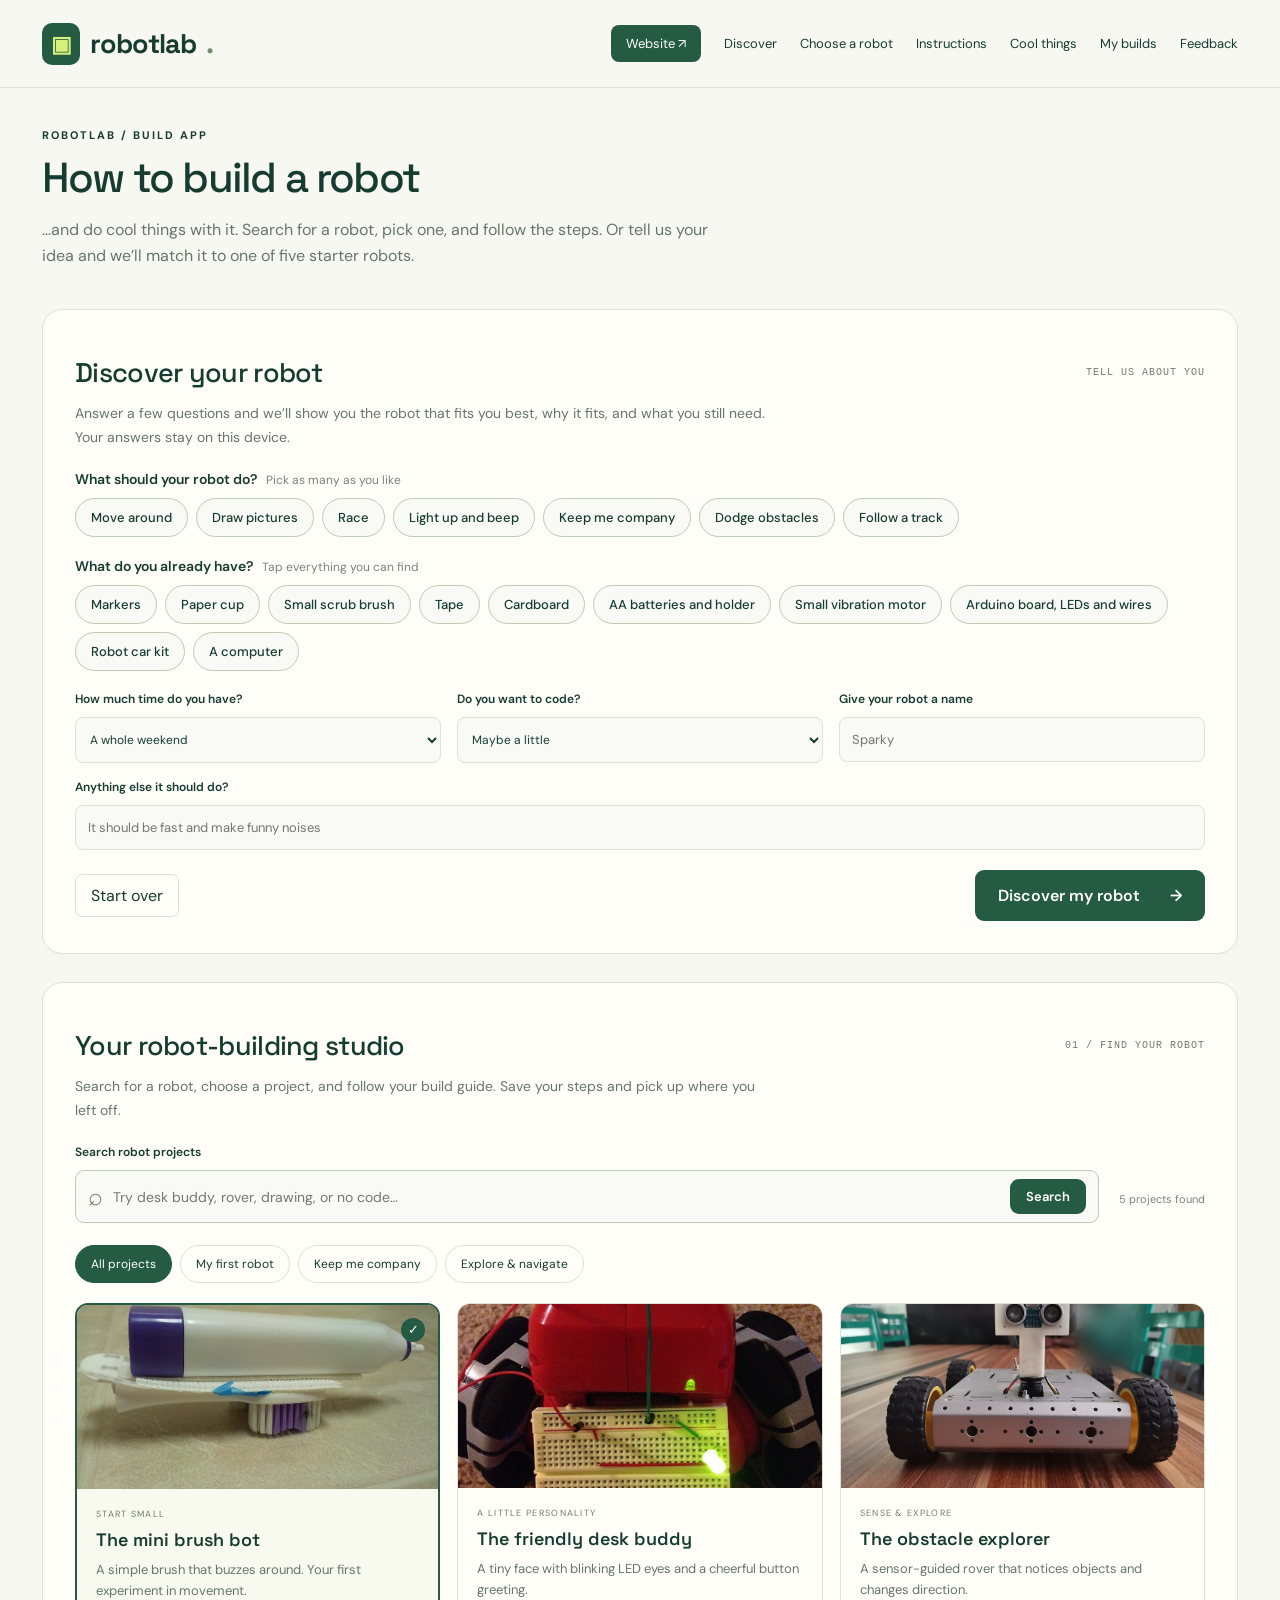
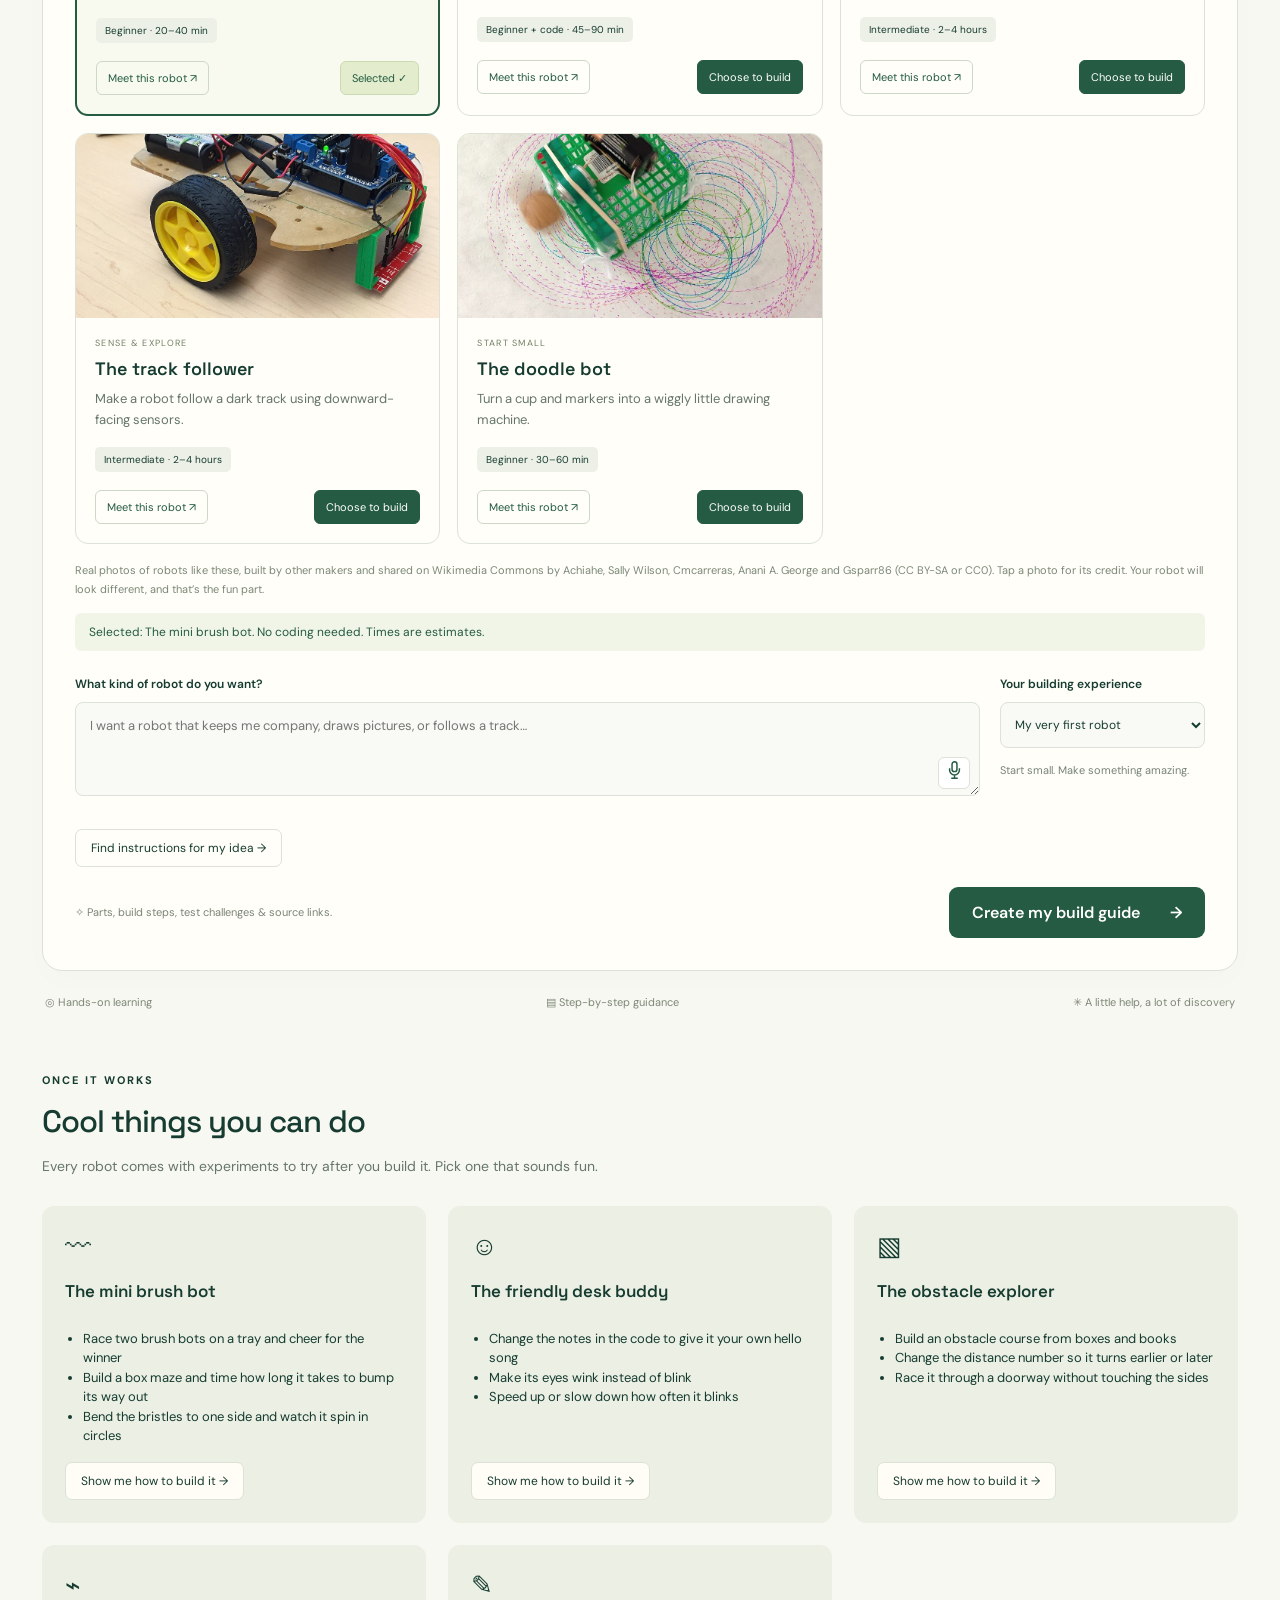
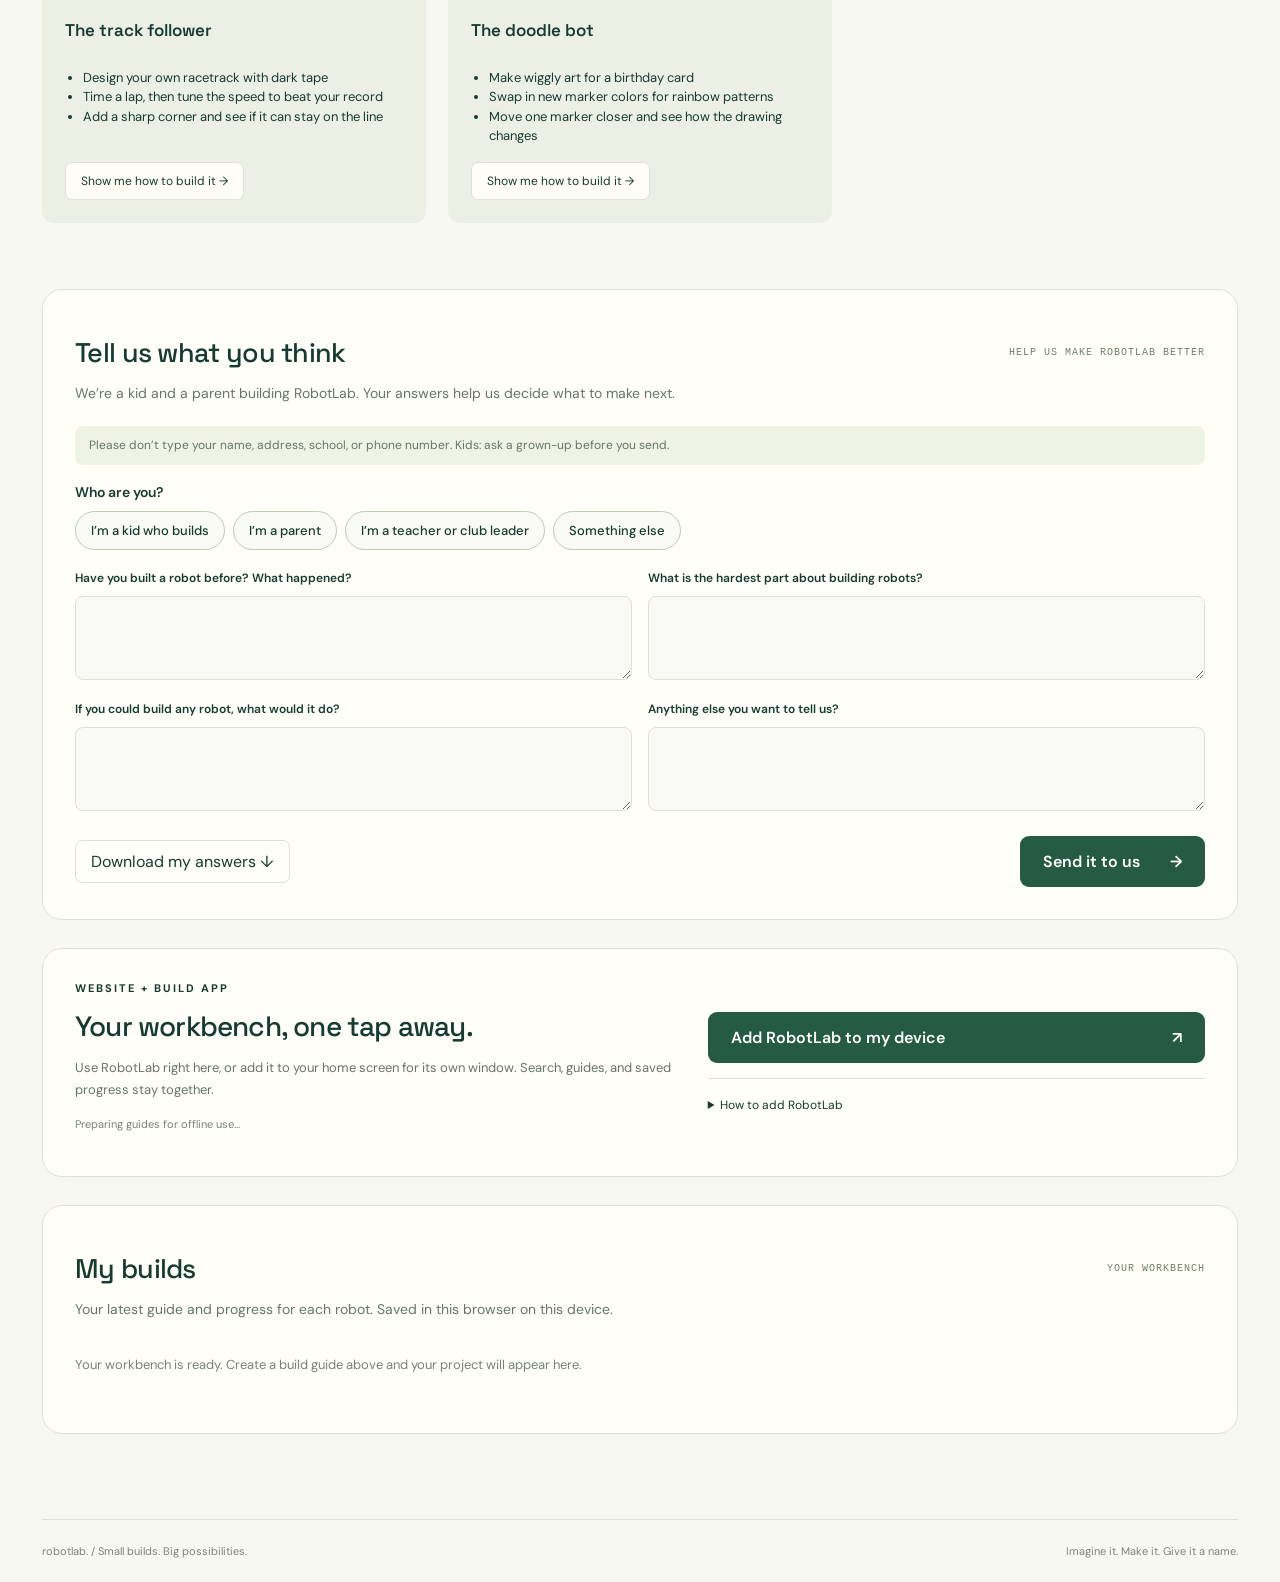
==== commit 54484fc1: "Replace robot drawings with real photos from Wikimedia Commons Five openly licensed photos of real r" ====
--- a/site/app.html
+++ b/site/app.html
@@ -6,6 +6,6 @@
 .install-panel{margin-top:28px;display:grid;grid-template-columns:1.2fr 1fr;gap:36px;background:#edf2e4;scroll-margin-top:20px}.install-panel h2{font:500 28px 'Space Grotesk';letter-spacing:-.8px;margin:13px 0}.install-panel p{font-size:13px}.install-panel .tiny{font-size:11px}.install-controls{align-self:center}.install-controls .primary{width:100%;justify-content:space-between}.install-controls details{padding-bottom:0}.install-controls summary{font-size:12px}.install-controls details p{font-size:12px}@media(max-width:580px){.install-panel{grid-template-columns:1fr;gap:15px}}
 .quick-links{display:flex;gap:13px;flex-wrap:wrap;margin-top:18px}.quick-links a{font-size:11px;color:var(--green);text-decoration:underline;text-underline-offset:3px}.resource-hub{margin-top:28px;scroll-margin-top:20px}.resource-grid{display:grid;grid-template-columns:1fr 1.1fr;gap:25px}.poster-resource{background:#eef2e5;border-radius:12px;overflow:hidden}.poster-resource>a{display:block}.poster-resource img{display:block;width:100%;height:auto}.poster-resource>div{padding:21px}.resource-hub h3{font:600 19px 'Space Grotesk';margin:0 0 10px}.resource-hub p{font-size:13px}.resource-hub .secondary{display:inline-block;font-size:12px}.resource-stack{display:flex;flex-direction:column;gap:20px}.resource-stack article{border:1px solid var(--line);border-radius:12px;padding:24px}.resource-stack article .eyebrow{margin-bottom:13px}.resource-stack .primary{font-size:13px;justify-content:space-between;width:100%;gap:10px}.qr-resource{display:flex;align-items:center;gap:20px}.qr-resource img{width:135px;height:135px;flex-shrink:0}.qr-resource h3{font-size:17px}.qr-resource p{font-size:12px}.resource-stack .tiny{font-size:11px}@media(max-width:800px){nav{gap:15px}.pill{display:none}.resource-grid{grid-template-columns:1fr 1fr}.qr-resource{flex-direction:column;align-items:flex-start}}@media(max-width:580px){.resource-grid{grid-template-columns:1fr}.poster-resource img{max-height:520px;object-fit:contain;background:#fffdf2}.qr-resource{flex-direction:row;gap:12px}.qr-resource img{width:100px;height:100px}.resource-stack article{padding:19px}}
 .app-entry{padding:10px 15px;border-radius:8px;background:var(--green);color:white}.find-robot{margin-top:10px;font-size:12px}.app-intro{padding:40px 0 24px}.app-intro h1{font-size:42px;letter-spacing:-1.8px;margin:14px 0}.app-intro p{max-width:700px}.app-mode .resource-hub,.app-mode .research{display:none}@media(max-width:800px){nav{gap:12px}}@media(max-width:580px){nav .app-entry{display:inline-flex}.app-intro h1{font-size:34px}.hero .primary{gap:15px}}
-.search-input .search-go{padding:9px 16px;font-size:13px;gap:0}.cool-section{scroll-margin-top:25px}.app-mode .research.cool-section{display:block}.cool-section ul{padding-left:18px;margin:10px 0 16px;font-size:13px;line-height:1.5}.cool-section article{display:flex;flex-direction:column}.cool-section .secondary{margin-top:auto;align-self:flex-start;font-size:12px;background:#fffdf5}.discover{margin-bottom:28px;scroll-margin-top:20px}.discover fieldset{border:0;padding:0;margin:0 0 20px}.discover legend{font-weight:600;font-size:14px;margin-bottom:10px;padding:0}.d-hint{font-weight:400;font-size:12px;color:#788477;margin-left:6px}.d-row{display:grid;grid-template-columns:repeat(3,1fr);gap:16px;margin-bottom:16px}.discover input[type=text]{width:100%;padding:13px 12px;border:1px solid var(--line);border-radius:8px;background:#f9faf5;color:var(--ink);font-size:13px;box-sizing:border-box}.discover .footer-row{margin-top:20px}#discover-result{margin-top:26px;padding-top:26px;border-top:1px solid var(--line);scroll-margin-top:20px}.d-top{display:grid;grid-template-columns:1fr 1.3fr;gap:28px;align-items:start}.d-picture{background:#eef3e4;border-radius:14px;padding:16px}.d-picture img{width:100%;height:auto;display:block}.d-top h3{font:600 26px 'Space Grotesk';margin:8px 0}.d-top h4,.d-others-title{font:600 14px 'Space Grotesk';margin:18px 0 6px}.d-top ul{padding-left:18px;margin:0;font-size:13px;line-height:1.6}.d-top .guide-actions{margin-top:20px}.d-top .tiny{margin-top:4px}.d-others{display:grid;grid-template-columns:1fr 1fr;gap:14px}.d-others article{display:flex;gap:14px;align-items:center;padding:14px;background:#f9faf5;border:1px solid var(--line);border-radius:12px}.d-others img{width:96px;height:auto;flex-shrink:0}.d-others h3{font:600 15px 'Space Grotesk';margin:0 0 4px}.d-others p{font-size:12px;margin:0 0 8px}.d-others .secondary{font-size:12px;padding:7px 11px}@media(max-width:800px){.d-row{grid-template-columns:1fr 1fr}.d-top{grid-template-columns:1fr}.d-picture{max-width:360px}}@media(max-width:580px){.d-row,.d-others{grid-template-columns:1fr}}</style><link rel="stylesheet" href="polish.css"></head><body class="app-mode"><header><a class="brand" href="#"><span class="mark">▣</span>robotlab<span style="color:#73906b">.</span></a><nav><a class="app-entry" href="index.html">Website ↗</a><a href="#discover">Discover</a><a href="#builder">Choose a robot</a><a href="#guide" id="myguide">Instructions</a><a href="#cool">Cool things</a><a href="#my-builds">My builds</a><a href="#feedback">Feedback</a></nav></header><main><section class="app-intro"><div class="eyebrow">ROBOTLAB / BUILD APP</div><h1>How to build a robot</h1><p>…and do cool things with it. Search for a robot, pick one, and follow the steps. Or tell us your idea and we’ll match it to one of five starter robots.</p></section><section id="discover" class="workspace discover"><div class="section-top"><h2>Discover your robot</h2><span class="step-label">TELL US ABOUT YOU</span></div><p class="builder-intro">Answer a few questions and we’ll show you the robot that fits you best, why it fits, and what you still need. Your answers stay on this device.</p><form id="discover-form"><fieldset><legend>What should your robot do? <span class="d-hint">Pick as many as you like</span></legend><div class="chips" id="d-does"></div></fieldset><fieldset><legend>What do you already have? <span class="d-hint">Tap everything you can find</span></legend><div class="chips" id="d-have"></div></fieldset><div class="d-row"><div><label for="d-time">How much time do you have?</label><select id="d-time"><option value="60">About an hour</option><option value="180">An afternoon</option><option value="600" selected>A whole weekend</option></select></div><div><label for="d-code">Do you want to code?</label><select id="d-code"><option value="no">No coding</option><option value="maybe" selected>Maybe a little</option><option value="yes">Yes, I want to code</option></select></div><div><label for="d-name">Give your robot a name</label><input id="d-name" type="text" maxlength="30" placeholder="Sparky" autocomplete="off"></div></div><label for="d-idea">Anything else it should do?</label><input id="d-idea" type="text" maxlength="200" placeholder="It should be fast and make funny noises" autocomplete="off"><div class="footer-row"><button type="button" class="secondary" id="d-reset">Start over</button><button type="submit" class="primary">Discover my robot <span>→</span></button></div></form><div id="discover-result" hidden aria-live="polite"></div></section><section id="builder" class="workspace"><div class="section-top"><h2>Your robot-building studio</h2><span class="step-label">01 / FIND YOUR ROBOT</span></div><p class="builder-intro">Search for a robot, choose a project, and follow your build guide. Save your steps and pick up where you left off.</p><div class="search-row"><div class="search-field"><label for="robot-search">Search robot projects</label><div class="search-input"><span aria-hidden="true">⌕</span><input id="robot-search" type="search" maxlength="100" placeholder="Try desk buddy, rover, drawing, or no code…" autocomplete="off" aria-describedby="search-count"><button id="clear-search" class="secondary" hidden>Clear</button><button id="search-go" type="button" class="primary search-go">Search</button></div></div><span id="search-count" role="status" aria-live="polite"></span></div><div class="filters" role="group" aria-label="Filter robot projects"><button class="filter active" data-filter="all" aria-pressed="true">All projects</button><button class="filter" data-filter="first" aria-pressed="false">My first robot</button><button class="filter" data-filter="companion" aria-pressed="false">Keep me company</button><button class="filter" data-filter="explore" aria-pressed="false">Explore & navigate</button></div><div class="cards" id="project-cards"></div><p class="gallery-caption">Pictures are illustrative. Your build may look different depending on your parts or kit.</p><div id="selection" class="selection" role="status"></div><div class="form-row"><div><label for="idea">What kind of robot do you want?</label><div class="input-wrap"><textarea id="idea" maxlength="600" placeholder="I want a robot that keeps me company, draws pictures, or follows a track…"></textarea><button class="mic" id="mic" aria-label="Speak your robot idea" title="Speak your idea"><svg width="15" height="18" viewBox="0 0 18 22" fill="none" aria-hidden="true"><rect x="6" y="1" width="6" height="12" rx="3" stroke="currentColor" stroke-width="1.8"/><path d="M3 9v2a6 6 0 0 0 12 0V9M9 17v4M5 21h8" stroke="currentColor" stroke-width="1.8"/></svg></button></div></div><div><label for="experience">Your building experience</label><select id="experience"><option value="first">My very first robot</option><option value="some">I’ve built a few things</option><option value="confident">Comfortable with electronics</option></select><div class="tiny">Start small. Make something amazing.</div></div></div><div id="status" role="status"></div><div id="suggestion" class="suggestion" hidden></div><button id="find-robot" class="secondary find-robot">Find instructions for my idea →</button><div class="footer-row"><span class="hint">✧ Parts, build steps, test challenges & source links.</span><button class="primary" id="generate">Create my build guide <span>→</span></button></div></section><div class="below"><span>◎ Hands-on learning</span><span>▤ Step-by-step guidance</span><span>✳ A little help, a lot of discovery</span></div><section id="guide" class="workspace" hidden aria-live="polite"></section><section id="cool" class="research cool-section"><div class="eyebrow">ONCE IT WORKS</div><h2>Cool things you can do</h2><p class="research-intro">Every robot comes with experiments to try after you build it. Pick one that sounds fun.</p><div id="cool-things" class="research-grid"></div></section><section id="feedback" class="workspace feedback"><div class="section-top"><h2>Tell us what you think</h2><span class="step-label">HELP US MAKE ROBOTLAB BETTER</span></div><p class="builder-intro">We’re a kid and a parent building RobotLab. Your answers help us decide what to make next.</p><p class="f-safe">Please don’t type your name, address, school, or phone number. Kids: ask a grown-up before you send.</p><form id="feedback-form"><fieldset><legend>Who are you?</legend><div class="chips" id="f-role"></div></fieldset><div class="f-grid"><div><label for="f-built">Have you built a robot before? What happened?</label><textarea id="f-built" maxlength="1000"></textarea></div><div><label for="f-hardest">What is the hardest part about building robots?</label><textarea id="f-hardest" maxlength="1000"></textarea></div><div><label for="f-dream">If you could build any robot, what would it do?</label><textarea id="f-dream" maxlength="1000"></textarea></div><div><label for="f-more">Anything else you want to tell us?</label><textarea id="f-more" maxlength="1000"></textarea></div></div><div id="f-contact" hidden><label for="f-email">Grown-ups only: your email, if we may ask you a few more questions (optional)</label><input id="f-email" type="email" maxlength="120" autocomplete="email"></div><div class="f-gotcha" aria-hidden="true"><label for="f-gotcha">Leave this empty</label><input id="f-gotcha" name="_gotcha" tabindex="-1" autocomplete="off"></div><p id="f-status" role="status"></p><div class="footer-row"><button type="button" class="secondary" id="f-download">Download my answers ↓</button><button type="submit" class="primary" id="f-send">Send it to us <span>→</span></button></div></form></section><section id="install" class="workspace install-panel"><div><div class="eyebrow">WEBSITE + BUILD APP</div><h2>Your workbench, one tap away.</h2><p>Use RobotLab right here, or add it to your home screen for its own window. Search, guides, and saved progress stay together.</p><p id="offline-status" class="tiny" role="status">Offline setup requires HTTPS or localhost.</p></div><div class="install-controls"><button id="install-app" class="primary">Add RobotLab to my device <span>↗</span></button><p id="install-status" class="tiny" role="status"></p><details id="install-help"><summary>How to add RobotLab</summary><p>On iPhone or iPad: open in Safari, tap Share, then Add to Home Screen. On Android: use Chrome’s menu and choose Install app or Add to Home screen. On a computer: use your browser’s install icon or menu when available.</p><p>If your browser does not offer installation, you can keep using the full Build Studio on this website. Speech input and linked references need internet access.</p></details></div></section><section id="my-builds" class="workspace saved-builds"><div class="section-top"><h2>My builds</h2><span class="step-label">YOUR WORKBENCH</span></div><p class="builder-intro">Your latest guide and progress for each robot. Saved in this browser on this device.</p><p id="storage-status" class="tiny" role="status"></p><div id="saved-projects"></div></section></main><footer><span>robotlab. / Small builds. Big possibilities.</span><span>Imagine it. Make it. Give it a name.</span></footer><dialog id="robot-dialog" class="robot-dialog" aria-labelledby="robot-dialog-title"><button type="button" class="dialog-close" id="close-robot-dialog" aria-label="Close robot picture">×</button><div class="dialog-content"><div class="dialog-picture"><img id="robot-dialog-image" src="images/rover.svg" alt="" width="640" height="460"></div><div class="dialog-copy"><div class="eyebrow">MEET YOUR NEXT PROJECT</div><h2 id="robot-dialog-title"></h2><div id="robot-dialog-meta" class="guide-meta"></div><p id="robot-dialog-description"></p><p id="robot-dialog-limit" class="limit-copy"></p><p class="tiny">Illustrative picture · actual parts and builds vary</p><button type="button" id="build-preview-robot" class="primary">Let’s build this robot <span>→</span></button></div></div></dialog><script src="app.js"></script><script src="install.js"></script><script src="discover.js"></script>
+.search-input .search-go{padding:9px 16px;font-size:13px;gap:0}.cool-section{scroll-margin-top:25px}.app-mode .research.cool-section{display:block}.cool-section ul{padding-left:18px;margin:10px 0 16px;font-size:13px;line-height:1.5}.cool-section article{display:flex;flex-direction:column}.cool-section .secondary{margin-top:auto;align-self:flex-start;font-size:12px;background:#fffdf5}.discover{margin-bottom:28px;scroll-margin-top:20px}.discover fieldset{border:0;padding:0;margin:0 0 20px}.discover legend{font-weight:600;font-size:14px;margin-bottom:10px;padding:0}.d-hint{font-weight:400;font-size:12px;color:#788477;margin-left:6px}.d-row{display:grid;grid-template-columns:repeat(3,1fr);gap:16px;margin-bottom:16px}.discover input[type=text]{width:100%;padding:13px 12px;border:1px solid var(--line);border-radius:8px;background:#f9faf5;color:var(--ink);font-size:13px;box-sizing:border-box}.discover .footer-row{margin-top:20px}#discover-result{margin-top:26px;padding-top:26px;border-top:1px solid var(--line);scroll-margin-top:20px}.d-top{display:grid;grid-template-columns:1fr 1.3fr;gap:28px;align-items:start}.d-picture{background:#eef3e4;border-radius:14px;padding:16px}.d-picture img{width:100%;height:auto;display:block}.d-top h3{font:600 26px 'Space Grotesk';margin:8px 0}.d-top h4,.d-others-title{font:600 14px 'Space Grotesk';margin:18px 0 6px}.d-top ul{padding-left:18px;margin:0;font-size:13px;line-height:1.6}.d-top .guide-actions{margin-top:20px}.d-top .tiny{margin-top:4px}.d-others{display:grid;grid-template-columns:1fr 1fr;gap:14px}.d-others article{display:flex;gap:14px;align-items:center;padding:14px;background:#f9faf5;border:1px solid var(--line);border-radius:12px}.d-others img{width:96px;height:auto;flex-shrink:0}.d-others h3{font:600 15px 'Space Grotesk';margin:0 0 4px}.d-others p{font-size:12px;margin:0 0 8px}.d-others .secondary{font-size:12px;padding:7px 11px}@media(max-width:800px){.d-row{grid-template-columns:1fr 1fr}.d-top{grid-template-columns:1fr}.d-picture{max-width:360px}}@media(max-width:580px){.d-row,.d-others{grid-template-columns:1fr}}</style><link rel="stylesheet" href="polish.css"></head><body class="app-mode"><header><a class="brand" href="#"><span class="mark">▣</span>robotlab<span style="color:#73906b">.</span></a><nav><a class="app-entry" href="index.html">Website ↗</a><a href="#discover">Discover</a><a href="#builder">Choose a robot</a><a href="#guide" id="myguide">Instructions</a><a href="#cool">Cool things</a><a href="#my-builds">My builds</a><a href="#feedback">Feedback</a></nav></header><main><section class="app-intro"><div class="eyebrow">ROBOTLAB / BUILD APP</div><h1>How to build a robot</h1><p>…and do cool things with it. Search for a robot, pick one, and follow the steps. Or tell us your idea and we’ll match it to one of five starter robots.</p></section><section id="discover" class="workspace discover"><div class="section-top"><h2>Discover your robot</h2><span class="step-label">TELL US ABOUT YOU</span></div><p class="builder-intro">Answer a few questions and we’ll show you the robot that fits you best, why it fits, and what you still need. Your answers stay on this device.</p><form id="discover-form"><fieldset><legend>What should your robot do? <span class="d-hint">Pick as many as you like</span></legend><div class="chips" id="d-does"></div></fieldset><fieldset><legend>What do you already have? <span class="d-hint">Tap everything you can find</span></legend><div class="chips" id="d-have"></div></fieldset><div class="d-row"><div><label for="d-time">How much time do you have?</label><select id="d-time"><option value="60">About an hour</option><option value="180">An afternoon</option><option value="600" selected>A whole weekend</option></select></div><div><label for="d-code">Do you want to code?</label><select id="d-code"><option value="no">No coding</option><option value="maybe" selected>Maybe a little</option><option value="yes">Yes, I want to code</option></select></div><div><label for="d-name">Give your robot a name</label><input id="d-name" type="text" maxlength="30" placeholder="Sparky" autocomplete="off"></div></div><label for="d-idea">Anything else it should do?</label><input id="d-idea" type="text" maxlength="200" placeholder="It should be fast and make funny noises" autocomplete="off"><div class="footer-row"><button type="button" class="secondary" id="d-reset">Start over</button><button type="submit" class="primary">Discover my robot <span>→</span></button></div></form><div id="discover-result" hidden aria-live="polite"></div></section><section id="builder" class="workspace"><div class="section-top"><h2>Your robot-building studio</h2><span class="step-label">01 / FIND YOUR ROBOT</span></div><p class="builder-intro">Search for a robot, choose a project, and follow your build guide. Save your steps and pick up where you left off.</p><div class="search-row"><div class="search-field"><label for="robot-search">Search robot projects</label><div class="search-input"><span aria-hidden="true">⌕</span><input id="robot-search" type="search" maxlength="100" placeholder="Try desk buddy, rover, drawing, or no code…" autocomplete="off" aria-describedby="search-count"><button id="clear-search" class="secondary" hidden>Clear</button><button id="search-go" type="button" class="primary search-go">Search</button></div></div><span id="search-count" role="status" aria-live="polite"></span></div><div class="filters" role="group" aria-label="Filter robot projects"><button class="filter active" data-filter="all" aria-pressed="true">All projects</button><button class="filter" data-filter="first" aria-pressed="false">My first robot</button><button class="filter" data-filter="companion" aria-pressed="false">Keep me company</button><button class="filter" data-filter="explore" aria-pressed="false">Explore & navigate</button></div><div class="cards" id="project-cards"></div><p class="gallery-caption">Real photos of robots like these, built by other makers and shared on Wikimedia Commons by Achiahe, Sally Wilson, Cmcarreras, Anani A. George and Gsparr86 (CC BY-SA or CC0). Tap a photo for its credit. Your robot will look different, and that’s the fun part.</p><div id="selection" class="selection" role="status"></div><div class="form-row"><div><label for="idea">What kind of robot do you want?</label><div class="input-wrap"><textarea id="idea" maxlength="600" placeholder="I want a robot that keeps me company, draws pictures, or follows a track…"></textarea><button class="mic" id="mic" aria-label="Speak your robot idea" title="Speak your idea"><svg width="15" height="18" viewBox="0 0 18 22" fill="none" aria-hidden="true"><rect x="6" y="1" width="6" height="12" rx="3" stroke="currentColor" stroke-width="1.8"/><path d="M3 9v2a6 6 0 0 0 12 0V9M9 17v4M5 21h8" stroke="currentColor" stroke-width="1.8"/></svg></button></div></div><div><label for="experience">Your building experience</label><select id="experience"><option value="first">My very first robot</option><option value="some">I’ve built a few things</option><option value="confident">Comfortable with electronics</option></select><div class="tiny">Start small. Make something amazing.</div></div></div><div id="status" role="status"></div><div id="suggestion" class="suggestion" hidden></div><button id="find-robot" class="secondary find-robot">Find instructions for my idea →</button><div class="footer-row"><span class="hint">✧ Parts, build steps, test challenges & source links.</span><button class="primary" id="generate">Create my build guide <span>→</span></button></div></section><div class="below"><span>◎ Hands-on learning</span><span>▤ Step-by-step guidance</span><span>✳ A little help, a lot of discovery</span></div><section id="guide" class="workspace" hidden aria-live="polite"></section><section id="cool" class="research cool-section"><div class="eyebrow">ONCE IT WORKS</div><h2>Cool things you can do</h2><p class="research-intro">Every robot comes with experiments to try after you build it. Pick one that sounds fun.</p><div id="cool-things" class="research-grid"></div></section><section id="feedback" class="workspace feedback"><div class="section-top"><h2>Tell us what you think</h2><span class="step-label">HELP US MAKE ROBOTLAB BETTER</span></div><p class="builder-intro">We’re a kid and a parent building RobotLab. Your answers help us decide what to make next.</p><p class="f-safe">Please don’t type your name, address, school, or phone number. Kids: ask a grown-up before you send.</p><form id="feedback-form"><fieldset><legend>Who are you?</legend><div class="chips" id="f-role"></div></fieldset><div class="f-grid"><div><label for="f-built">Have you built a robot before? What happened?</label><textarea id="f-built" maxlength="1000"></textarea></div><div><label for="f-hardest">What is the hardest part about building robots?</label><textarea id="f-hardest" maxlength="1000"></textarea></div><div><label for="f-dream">If you could build any robot, what would it do?</label><textarea id="f-dream" maxlength="1000"></textarea></div><div><label for="f-more">Anything else you want to tell us?</label><textarea id="f-more" maxlength="1000"></textarea></div></div><div id="f-contact" hidden><label for="f-email">Grown-ups only: your email, if we may ask you a few more questions (optional)</label><input id="f-email" type="email" maxlength="120" autocomplete="email"></div><div class="f-gotcha" aria-hidden="true"><label for="f-gotcha">Leave this empty</label><input id="f-gotcha" name="_gotcha" tabindex="-1" autocomplete="off"></div><p id="f-status" role="status"></p><div class="footer-row"><button type="button" class="secondary" id="f-download">Download my answers ↓</button><button type="submit" class="primary" id="f-send">Send it to us <span>→</span></button></div></form></section><section id="install" class="workspace install-panel"><div><div class="eyebrow">WEBSITE + BUILD APP</div><h2>Your workbench, one tap away.</h2><p>Use RobotLab right here, or add it to your home screen for its own window. Search, guides, and saved progress stay together.</p><p id="offline-status" class="tiny" role="status">Offline setup requires HTTPS or localhost.</p></div><div class="install-controls"><button id="install-app" class="primary">Add RobotLab to my device <span>↗</span></button><p id="install-status" class="tiny" role="status"></p><details id="install-help"><summary>How to add RobotLab</summary><p>On iPhone or iPad: open in Safari, tap Share, then Add to Home Screen. On Android: use Chrome’s menu and choose Install app or Add to Home screen. On a computer: use your browser’s install icon or menu when available.</p><p>If your browser does not offer installation, you can keep using the full Build Studio on this website. Speech input and linked references need internet access.</p></details></div></section><section id="my-builds" class="workspace saved-builds"><div class="section-top"><h2>My builds</h2><span class="step-label">YOUR WORKBENCH</span></div><p class="builder-intro">Your latest guide and progress for each robot. Saved in this browser on this device.</p><p id="storage-status" class="tiny" role="status"></p><div id="saved-projects"></div></section></main><footer><span>robotlab. / Small builds. Big possibilities.</span><span>Imagine it. Make it. Give it a name.</span></footer><dialog id="robot-dialog" class="robot-dialog" aria-labelledby="robot-dialog-title"><button type="button" class="dialog-close" id="close-robot-dialog" aria-label="Close robot picture">×</button><div class="dialog-content"><div class="dialog-picture"><img id="robot-dialog-image" src="images/rover.jpg" alt="" width="640" height="460"></div><div class="dialog-copy"><div class="eyebrow">MEET YOUR NEXT PROJECT</div><h2 id="robot-dialog-title"></h2><div id="robot-dialog-meta" class="guide-meta"></div><p id="robot-dialog-description"></p><p id="robot-dialog-limit" class="limit-copy"></p><p class="tiny" id="robot-dialog-credit"></p><button type="button" id="build-preview-robot" class="primary">Let’s build this robot <span>→</span></button></div></div></dialog><script src="app.js"></script><script src="install.js"></script><script src="discover.js"></script>
 <script src="feedback.js"></script>
 <script src="gallery.js"></script></body></html>
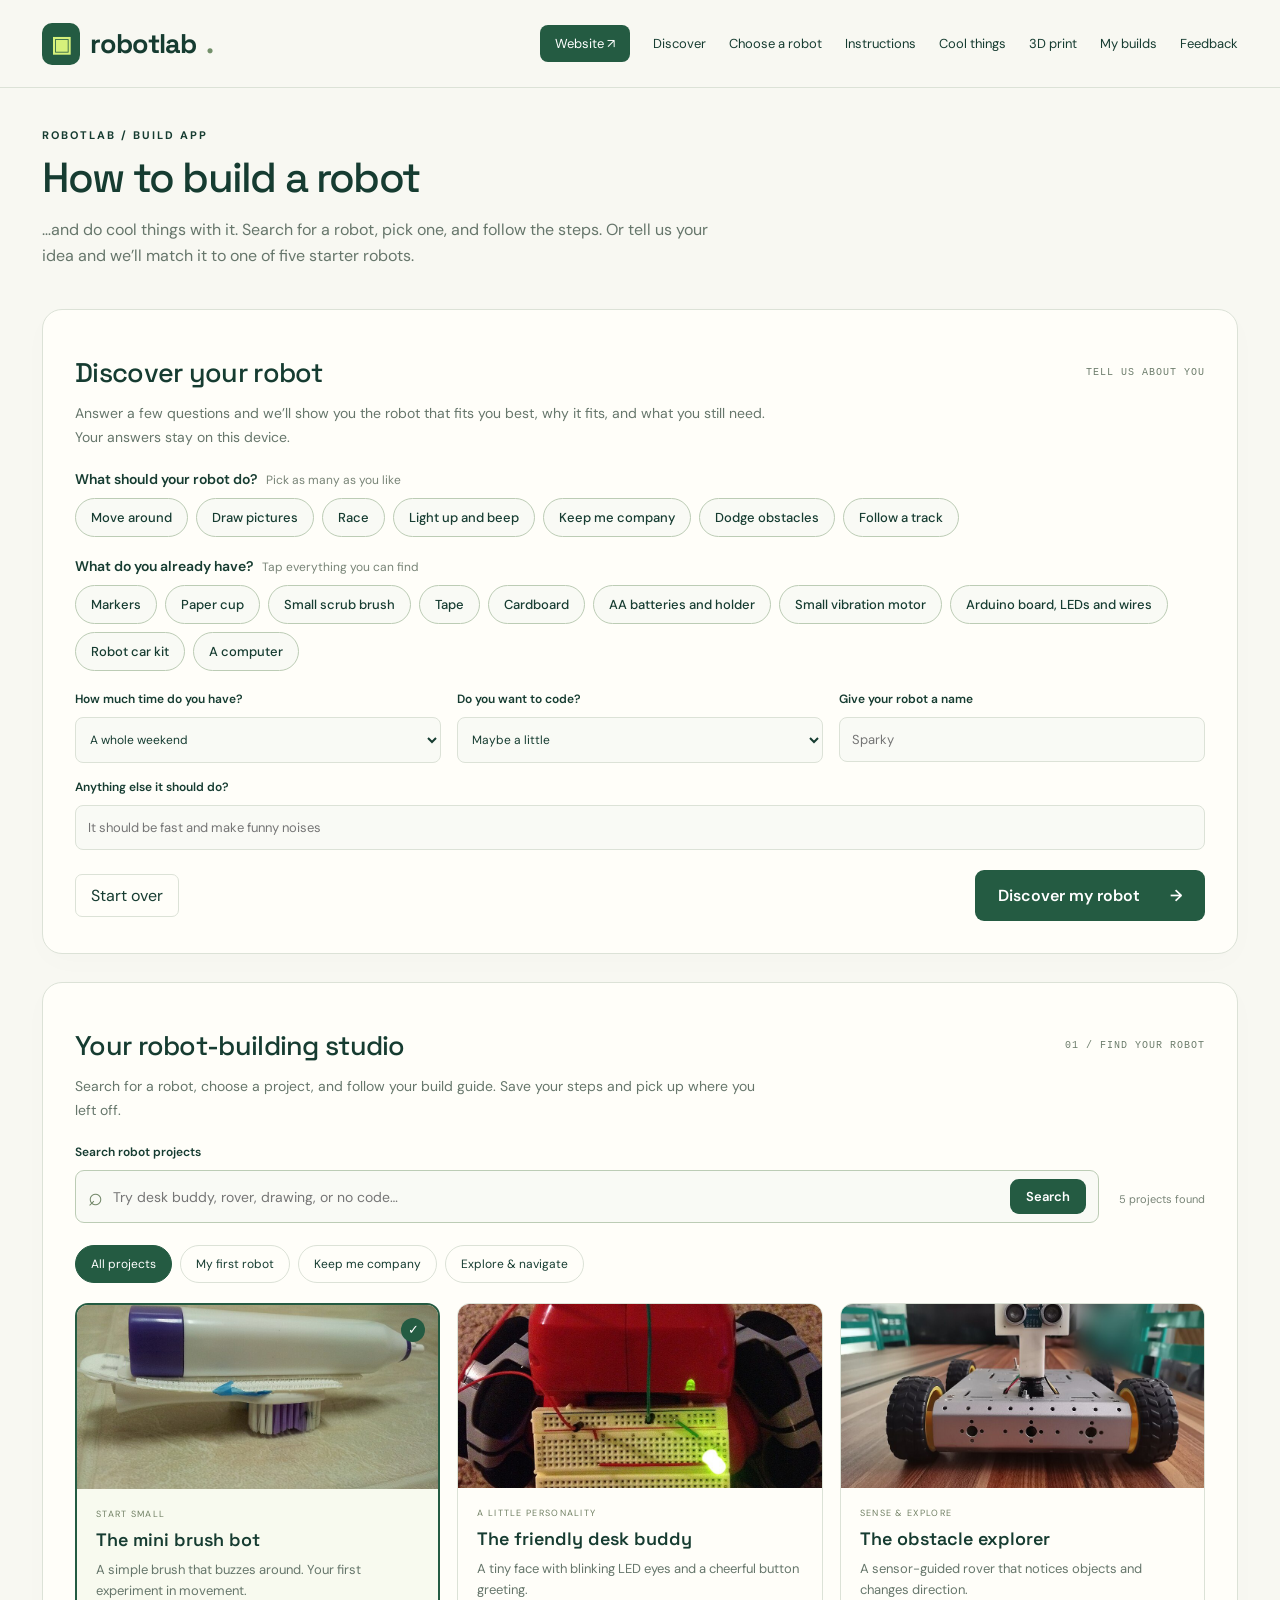
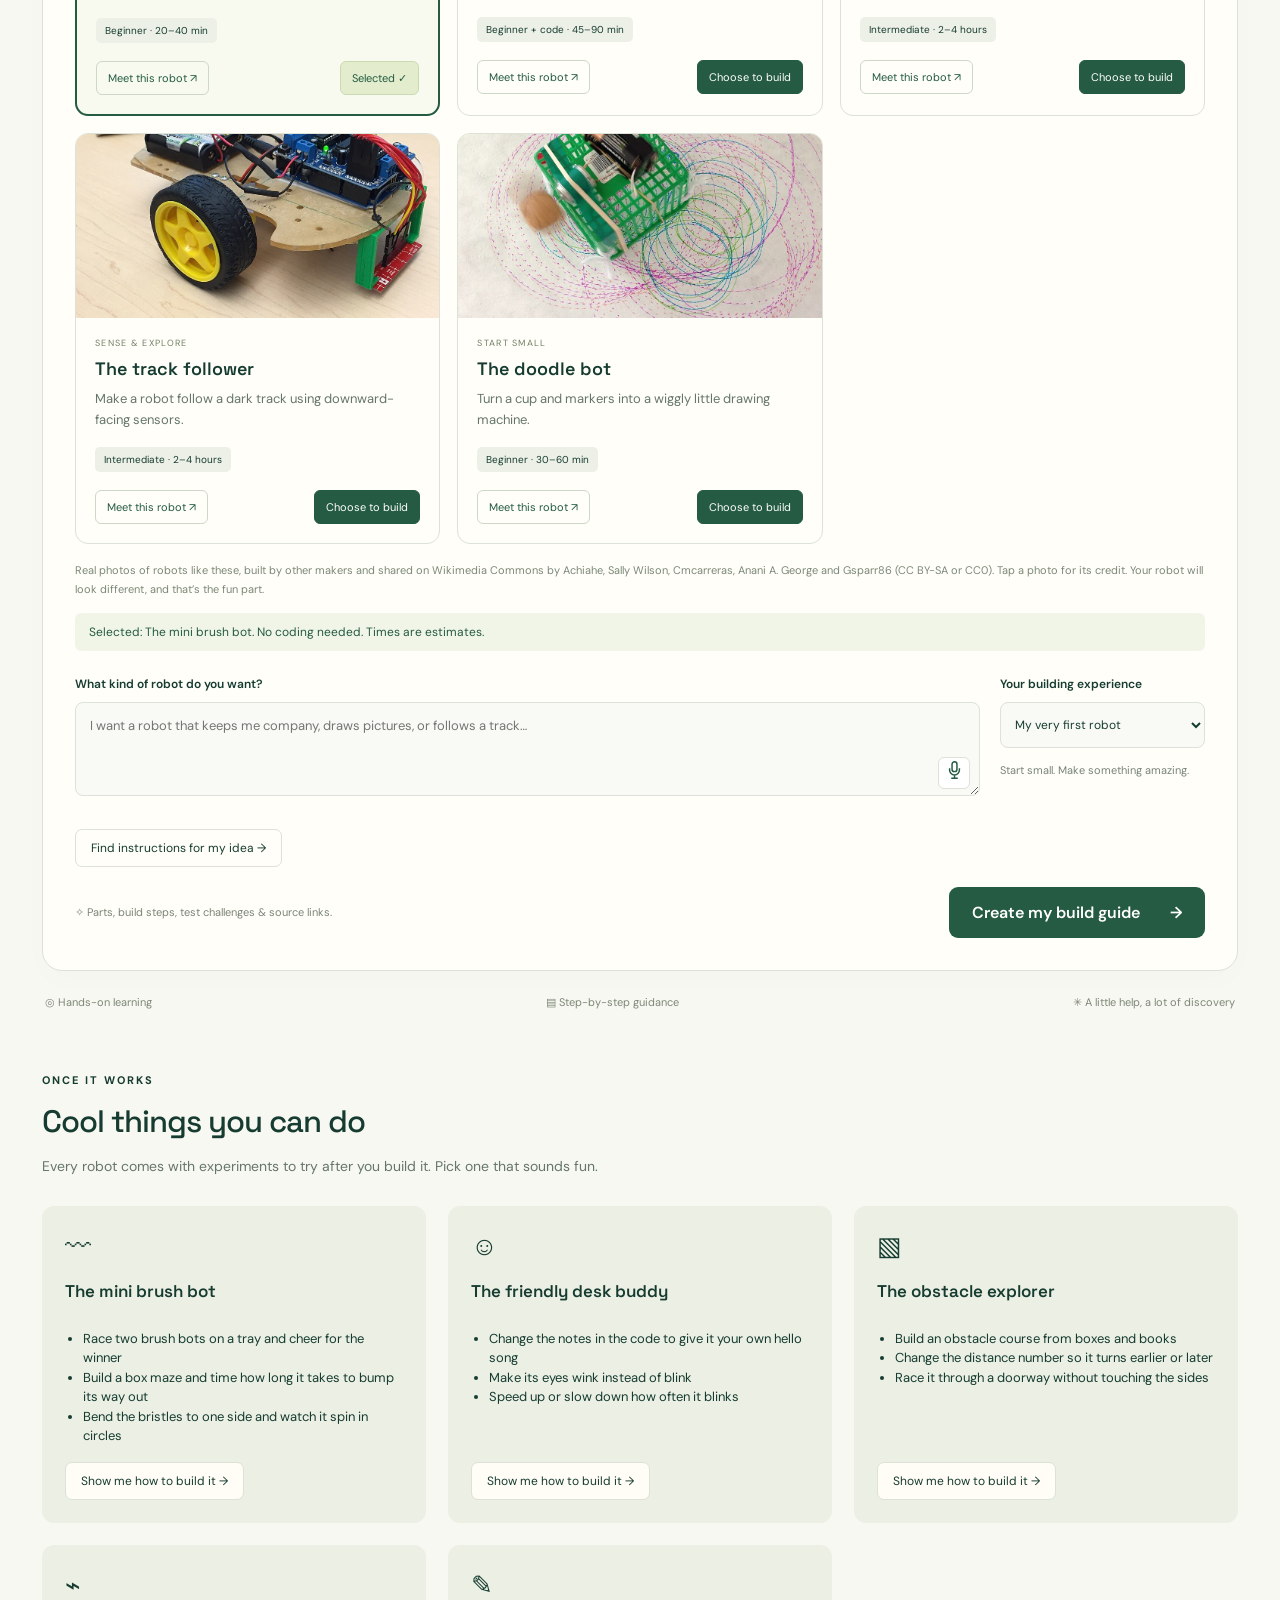
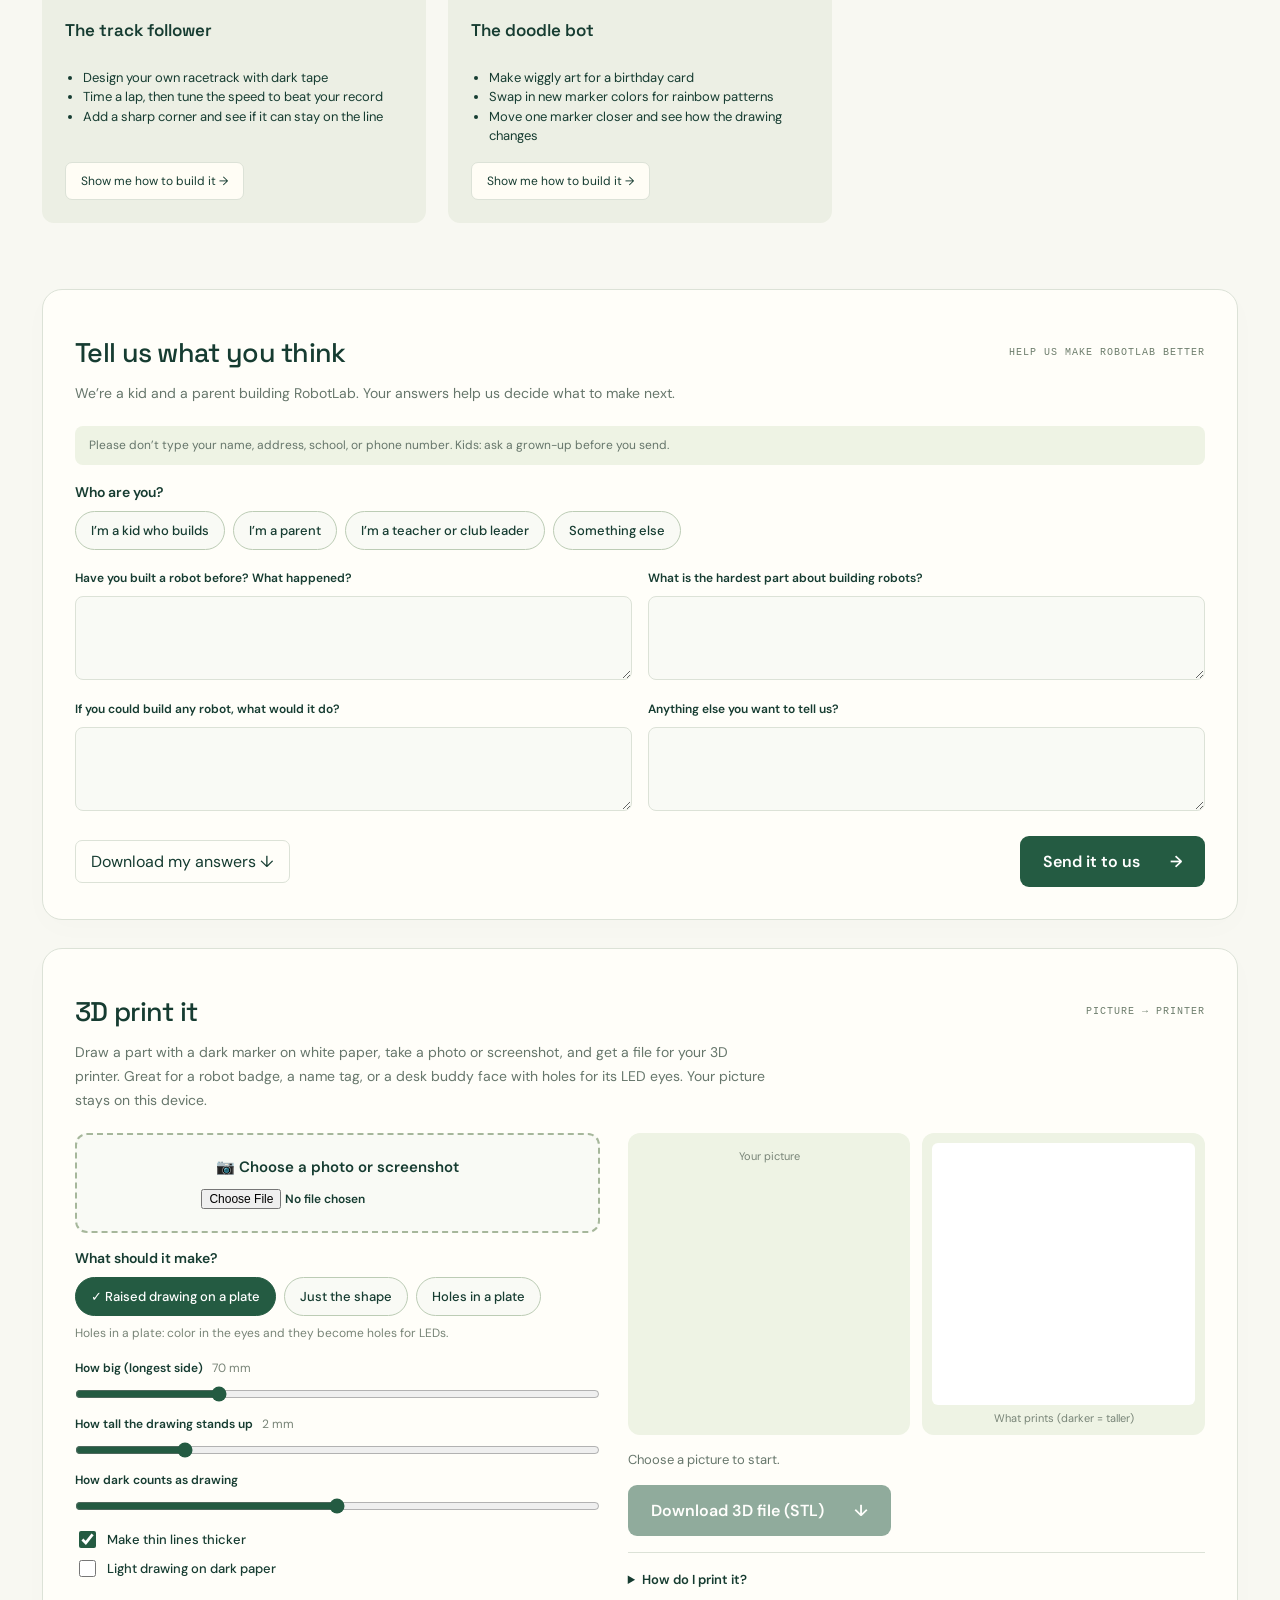
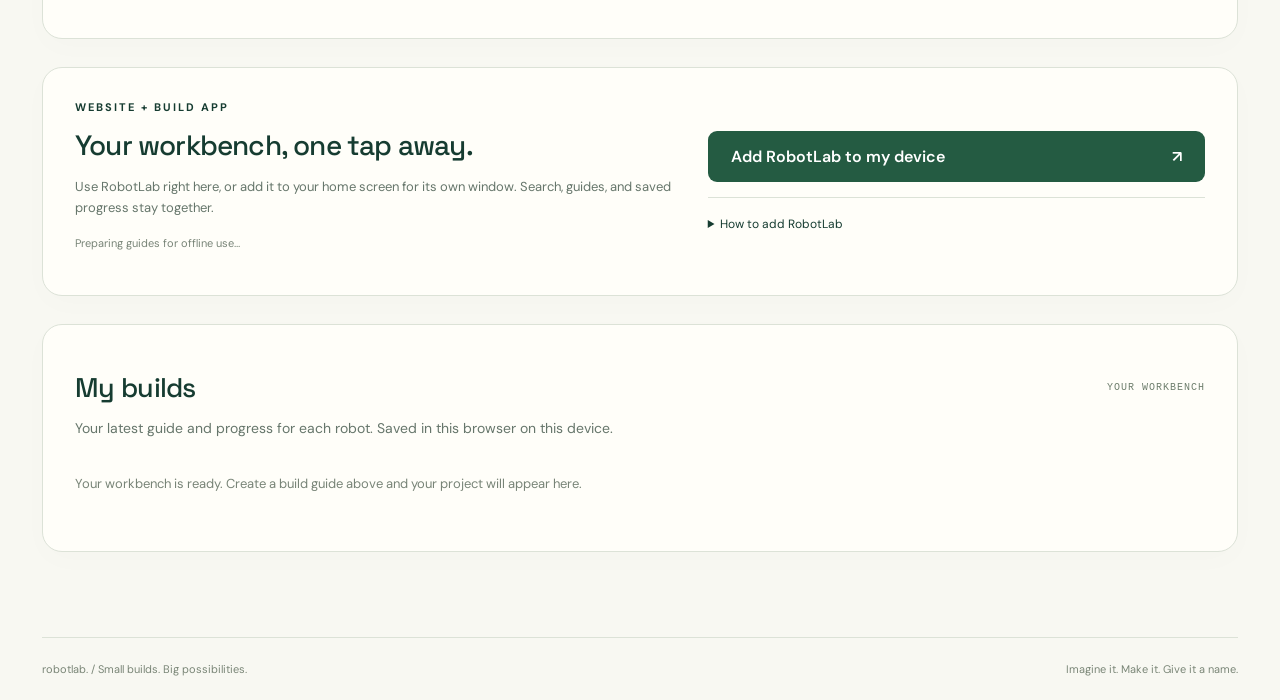
==== commit 5b7c5cad: "Add '3D print it': photo or screenshot of a drawing to a printable STL site/print.js runs entirely i" ====
--- a/site/app.html
+++ b/site/app.html
@@ -6,6 +6,7 @@
 .install-panel{margin-top:28px;display:grid;grid-template-columns:1.2fr 1fr;gap:36px;background:#edf2e4;scroll-margin-top:20px}.install-panel h2{font:500 28px 'Space Grotesk';letter-spacing:-.8px;margin:13px 0}.install-panel p{font-size:13px}.install-panel .tiny{font-size:11px}.install-controls{align-self:center}.install-controls .primary{width:100%;justify-content:space-between}.install-controls details{padding-bottom:0}.install-controls summary{font-size:12px}.install-controls details p{font-size:12px}@media(max-width:580px){.install-panel{grid-template-columns:1fr;gap:15px}}
 .quick-links{display:flex;gap:13px;flex-wrap:wrap;margin-top:18px}.quick-links a{font-size:11px;color:var(--green);text-decoration:underline;text-underline-offset:3px}.resource-hub{margin-top:28px;scroll-margin-top:20px}.resource-grid{display:grid;grid-template-columns:1fr 1.1fr;gap:25px}.poster-resource{background:#eef2e5;border-radius:12px;overflow:hidden}.poster-resource>a{display:block}.poster-resource img{display:block;width:100%;height:auto}.poster-resource>div{padding:21px}.resource-hub h3{font:600 19px 'Space Grotesk';margin:0 0 10px}.resource-hub p{font-size:13px}.resource-hub .secondary{display:inline-block;font-size:12px}.resource-stack{display:flex;flex-direction:column;gap:20px}.resource-stack article{border:1px solid var(--line);border-radius:12px;padding:24px}.resource-stack article .eyebrow{margin-bottom:13px}.resource-stack .primary{font-size:13px;justify-content:space-between;width:100%;gap:10px}.qr-resource{display:flex;align-items:center;gap:20px}.qr-resource img{width:135px;height:135px;flex-shrink:0}.qr-resource h3{font-size:17px}.qr-resource p{font-size:12px}.resource-stack .tiny{font-size:11px}@media(max-width:800px){nav{gap:15px}.pill{display:none}.resource-grid{grid-template-columns:1fr 1fr}.qr-resource{flex-direction:column;align-items:flex-start}}@media(max-width:580px){.resource-grid{grid-template-columns:1fr}.poster-resource img{max-height:520px;object-fit:contain;background:#fffdf2}.qr-resource{flex-direction:row;gap:12px}.qr-resource img{width:100px;height:100px}.resource-stack article{padding:19px}}
 .app-entry{padding:10px 15px;border-radius:8px;background:var(--green);color:white}.find-robot{margin-top:10px;font-size:12px}.app-intro{padding:40px 0 24px}.app-intro h1{font-size:42px;letter-spacing:-1.8px;margin:14px 0}.app-intro p{max-width:700px}.app-mode .resource-hub,.app-mode .research{display:none}@media(max-width:800px){nav{gap:12px}}@media(max-width:580px){nav .app-entry{display:inline-flex}.app-intro h1{font-size:34px}.hero .primary{gap:15px}}
-.search-input .search-go{padding:9px 16px;font-size:13px;gap:0}.cool-section{scroll-margin-top:25px}.app-mode .research.cool-section{display:block}.cool-section ul{padding-left:18px;margin:10px 0 16px;font-size:13px;line-height:1.5}.cool-section article{display:flex;flex-direction:column}.cool-section .secondary{margin-top:auto;align-self:flex-start;font-size:12px;background:#fffdf5}.discover{margin-bottom:28px;scroll-margin-top:20px}.discover fieldset{border:0;padding:0;margin:0 0 20px}.discover legend{font-weight:600;font-size:14px;margin-bottom:10px;padding:0}.d-hint{font-weight:400;font-size:12px;color:#788477;margin-left:6px}.d-row{display:grid;grid-template-columns:repeat(3,1fr);gap:16px;margin-bottom:16px}.discover input[type=text]{width:100%;padding:13px 12px;border:1px solid var(--line);border-radius:8px;background:#f9faf5;color:var(--ink);font-size:13px;box-sizing:border-box}.discover .footer-row{margin-top:20px}#discover-result{margin-top:26px;padding-top:26px;border-top:1px solid var(--line);scroll-margin-top:20px}.d-top{display:grid;grid-template-columns:1fr 1.3fr;gap:28px;align-items:start}.d-picture{background:#eef3e4;border-radius:14px;padding:16px}.d-picture img{width:100%;height:auto;display:block}.d-top h3{font:600 26px 'Space Grotesk';margin:8px 0}.d-top h4,.d-others-title{font:600 14px 'Space Grotesk';margin:18px 0 6px}.d-top ul{padding-left:18px;margin:0;font-size:13px;line-height:1.6}.d-top .guide-actions{margin-top:20px}.d-top .tiny{margin-top:4px}.d-others{display:grid;grid-template-columns:1fr 1fr;gap:14px}.d-others article{display:flex;gap:14px;align-items:center;padding:14px;background:#f9faf5;border:1px solid var(--line);border-radius:12px}.d-others img{width:96px;height:auto;flex-shrink:0}.d-others h3{font:600 15px 'Space Grotesk';margin:0 0 4px}.d-others p{font-size:12px;margin:0 0 8px}.d-others .secondary{font-size:12px;padding:7px 11px}@media(max-width:800px){.d-row{grid-template-columns:1fr 1fr}.d-top{grid-template-columns:1fr}.d-picture{max-width:360px}}@media(max-width:580px){.d-row,.d-others{grid-template-columns:1fr}}</style><link rel="stylesheet" href="polish.css"></head><body class="app-mode"><header><a class="brand" href="#"><span class="mark">▣</span>robotlab<span style="color:#73906b">.</span></a><nav><a class="app-entry" href="index.html">Website ↗</a><a href="#discover">Discover</a><a href="#builder">Choose a robot</a><a href="#guide" id="myguide">Instructions</a><a href="#cool">Cool things</a><a href="#my-builds">My builds</a><a href="#feedback">Feedback</a></nav></header><main><section class="app-intro"><div class="eyebrow">ROBOTLAB / BUILD APP</div><h1>How to build a robot</h1><p>…and do cool things with it. Search for a robot, pick one, and follow the steps. Or tell us your idea and we’ll match it to one of five starter robots.</p></section><section id="discover" class="workspace discover"><div class="section-top"><h2>Discover your robot</h2><span class="step-label">TELL US ABOUT YOU</span></div><p class="builder-intro">Answer a few questions and we’ll show you the robot that fits you best, why it fits, and what you still need. Your answers stay on this device.</p><form id="discover-form"><fieldset><legend>What should your robot do? <span class="d-hint">Pick as many as you like</span></legend><div class="chips" id="d-does"></div></fieldset><fieldset><legend>What do you already have? <span class="d-hint">Tap everything you can find</span></legend><div class="chips" id="d-have"></div></fieldset><div class="d-row"><div><label for="d-time">How much time do you have?</label><select id="d-time"><option value="60">About an hour</option><option value="180">An afternoon</option><option value="600" selected>A whole weekend</option></select></div><div><label for="d-code">Do you want to code?</label><select id="d-code"><option value="no">No coding</option><option value="maybe" selected>Maybe a little</option><option value="yes">Yes, I want to code</option></select></div><div><label for="d-name">Give your robot a name</label><input id="d-name" type="text" maxlength="30" placeholder="Sparky" autocomplete="off"></div></div><label for="d-idea">Anything else it should do?</label><input id="d-idea" type="text" maxlength="200" placeholder="It should be fast and make funny noises" autocomplete="off"><div class="footer-row"><button type="button" class="secondary" id="d-reset">Start over</button><button type="submit" class="primary">Discover my robot <span>→</span></button></div></form><div id="discover-result" hidden aria-live="polite"></div></section><section id="builder" class="workspace"><div class="section-top"><h2>Your robot-building studio</h2><span class="step-label">01 / FIND YOUR ROBOT</span></div><p class="builder-intro">Search for a robot, choose a project, and follow your build guide. Save your steps and pick up where you left off.</p><div class="search-row"><div class="search-field"><label for="robot-search">Search robot projects</label><div class="search-input"><span aria-hidden="true">⌕</span><input id="robot-search" type="search" maxlength="100" placeholder="Try desk buddy, rover, drawing, or no code…" autocomplete="off" aria-describedby="search-count"><button id="clear-search" class="secondary" hidden>Clear</button><button id="search-go" type="button" class="primary search-go">Search</button></div></div><span id="search-count" role="status" aria-live="polite"></span></div><div class="filters" role="group" aria-label="Filter robot projects"><button class="filter active" data-filter="all" aria-pressed="true">All projects</button><button class="filter" data-filter="first" aria-pressed="false">My first robot</button><button class="filter" data-filter="companion" aria-pressed="false">Keep me company</button><button class="filter" data-filter="explore" aria-pressed="false">Explore & navigate</button></div><div class="cards" id="project-cards"></div><p class="gallery-caption">Real photos of robots like these, built by other makers and shared on Wikimedia Commons by Achiahe, Sally Wilson, Cmcarreras, Anani A. George and Gsparr86 (CC BY-SA or CC0). Tap a photo for its credit. Your robot will look different, and that’s the fun part.</p><div id="selection" class="selection" role="status"></div><div class="form-row"><div><label for="idea">What kind of robot do you want?</label><div class="input-wrap"><textarea id="idea" maxlength="600" placeholder="I want a robot that keeps me company, draws pictures, or follows a track…"></textarea><button class="mic" id="mic" aria-label="Speak your robot idea" title="Speak your idea"><svg width="15" height="18" viewBox="0 0 18 22" fill="none" aria-hidden="true"><rect x="6" y="1" width="6" height="12" rx="3" stroke="currentColor" stroke-width="1.8"/><path d="M3 9v2a6 6 0 0 0 12 0V9M9 17v4M5 21h8" stroke="currentColor" stroke-width="1.8"/></svg></button></div></div><div><label for="experience">Your building experience</label><select id="experience"><option value="first">My very first robot</option><option value="some">I’ve built a few things</option><option value="confident">Comfortable with electronics</option></select><div class="tiny">Start small. Make something amazing.</div></div></div><div id="status" role="status"></div><div id="suggestion" class="suggestion" hidden></div><button id="find-robot" class="secondary find-robot">Find instructions for my idea →</button><div class="footer-row"><span class="hint">✧ Parts, build steps, test challenges & source links.</span><button class="primary" id="generate">Create my build guide <span>→</span></button></div></section><div class="below"><span>◎ Hands-on learning</span><span>▤ Step-by-step guidance</span><span>✳ A little help, a lot of discovery</span></div><section id="guide" class="workspace" hidden aria-live="polite"></section><section id="cool" class="research cool-section"><div class="eyebrow">ONCE IT WORKS</div><h2>Cool things you can do</h2><p class="research-intro">Every robot comes with experiments to try after you build it. Pick one that sounds fun.</p><div id="cool-things" class="research-grid"></div></section><section id="feedback" class="workspace feedback"><div class="section-top"><h2>Tell us what you think</h2><span class="step-label">HELP US MAKE ROBOTLAB BETTER</span></div><p class="builder-intro">We’re a kid and a parent building RobotLab. Your answers help us decide what to make next.</p><p class="f-safe">Please don’t type your name, address, school, or phone number. Kids: ask a grown-up before you send.</p><form id="feedback-form"><fieldset><legend>Who are you?</legend><div class="chips" id="f-role"></div></fieldset><div class="f-grid"><div><label for="f-built">Have you built a robot before? What happened?</label><textarea id="f-built" maxlength="1000"></textarea></div><div><label for="f-hardest">What is the hardest part about building robots?</label><textarea id="f-hardest" maxlength="1000"></textarea></div><div><label for="f-dream">If you could build any robot, what would it do?</label><textarea id="f-dream" maxlength="1000"></textarea></div><div><label for="f-more">Anything else you want to tell us?</label><textarea id="f-more" maxlength="1000"></textarea></div></div><div id="f-contact" hidden><label for="f-email">Grown-ups only: your email, if we may ask you a few more questions (optional)</label><input id="f-email" type="email" maxlength="120" autocomplete="email"></div><div class="f-gotcha" aria-hidden="true"><label for="f-gotcha">Leave this empty</label><input id="f-gotcha" name="_gotcha" tabindex="-1" autocomplete="off"></div><p id="f-status" role="status"></p><div class="footer-row"><button type="button" class="secondary" id="f-download">Download my answers ↓</button><button type="submit" class="primary" id="f-send">Send it to us <span>→</span></button></div></form></section><section id="install" class="workspace install-panel"><div><div class="eyebrow">WEBSITE + BUILD APP</div><h2>Your workbench, one tap away.</h2><p>Use RobotLab right here, or add it to your home screen for its own window. Search, guides, and saved progress stay together.</p><p id="offline-status" class="tiny" role="status">Offline setup requires HTTPS or localhost.</p></div><div class="install-controls"><button id="install-app" class="primary">Add RobotLab to my device <span>↗</span></button><p id="install-status" class="tiny" role="status"></p><details id="install-help"><summary>How to add RobotLab</summary><p>On iPhone or iPad: open in Safari, tap Share, then Add to Home Screen. On Android: use Chrome’s menu and choose Install app or Add to Home screen. On a computer: use your browser’s install icon or menu when available.</p><p>If your browser does not offer installation, you can keep using the full Build Studio on this website. Speech input and linked references need internet access.</p></details></div></section><section id="my-builds" class="workspace saved-builds"><div class="section-top"><h2>My builds</h2><span class="step-label">YOUR WORKBENCH</span></div><p class="builder-intro">Your latest guide and progress for each robot. Saved in this browser on this device.</p><p id="storage-status" class="tiny" role="status"></p><div id="saved-projects"></div></section></main><footer><span>robotlab. / Small builds. Big possibilities.</span><span>Imagine it. Make it. Give it a name.</span></footer><dialog id="robot-dialog" class="robot-dialog" aria-labelledby="robot-dialog-title"><button type="button" class="dialog-close" id="close-robot-dialog" aria-label="Close robot picture">×</button><div class="dialog-content"><div class="dialog-picture"><img id="robot-dialog-image" src="images/rover.jpg" alt="" width="640" height="460"></div><div class="dialog-copy"><div class="eyebrow">MEET YOUR NEXT PROJECT</div><h2 id="robot-dialog-title"></h2><div id="robot-dialog-meta" class="guide-meta"></div><p id="robot-dialog-description"></p><p id="robot-dialog-limit" class="limit-copy"></p><p class="tiny" id="robot-dialog-credit"></p><button type="button" id="build-preview-robot" class="primary">Let’s build this robot <span>→</span></button></div></div></dialog><script src="app.js"></script><script src="install.js"></script><script src="discover.js"></script>
+.search-input .search-go{padding:9px 16px;font-size:13px;gap:0}.cool-section{scroll-margin-top:25px}.app-mode .research.cool-section{display:block}.cool-section ul{padding-left:18px;margin:10px 0 16px;font-size:13px;line-height:1.5}.cool-section article{display:flex;flex-direction:column}.cool-section .secondary{margin-top:auto;align-self:flex-start;font-size:12px;background:#fffdf5}.discover{margin-bottom:28px;scroll-margin-top:20px}.discover fieldset{border:0;padding:0;margin:0 0 20px}.discover legend{font-weight:600;font-size:14px;margin-bottom:10px;padding:0}.d-hint{font-weight:400;font-size:12px;color:#788477;margin-left:6px}.d-row{display:grid;grid-template-columns:repeat(3,1fr);gap:16px;margin-bottom:16px}.discover input[type=text]{width:100%;padding:13px 12px;border:1px solid var(--line);border-radius:8px;background:#f9faf5;color:var(--ink);font-size:13px;box-sizing:border-box}.discover .footer-row{margin-top:20px}#discover-result{margin-top:26px;padding-top:26px;border-top:1px solid var(--line);scroll-margin-top:20px}.d-top{display:grid;grid-template-columns:1fr 1.3fr;gap:28px;align-items:start}.d-picture{background:#eef3e4;border-radius:14px;padding:16px}.d-picture img{width:100%;height:auto;display:block}.d-top h3{font:600 26px 'Space Grotesk';margin:8px 0}.d-top h4,.d-others-title{font:600 14px 'Space Grotesk';margin:18px 0 6px}.d-top ul{padding-left:18px;margin:0;font-size:13px;line-height:1.6}.d-top .guide-actions{margin-top:20px}.d-top .tiny{margin-top:4px}.d-others{display:grid;grid-template-columns:1fr 1fr;gap:14px}.d-others article{display:flex;gap:14px;align-items:center;padding:14px;background:#f9faf5;border:1px solid var(--line);border-radius:12px}.d-others img{width:96px;height:auto;flex-shrink:0}.d-others h3{font:600 15px 'Space Grotesk';margin:0 0 4px}.d-others p{font-size:12px;margin:0 0 8px}.d-others .secondary{font-size:12px;padding:7px 11px}@media(max-width:800px){.d-row{grid-template-columns:1fr 1fr}.d-top{grid-template-columns:1fr}.d-picture{max-width:360px}}@media(max-width:580px){.d-row,.d-others{grid-template-columns:1fr}}</style><link rel="stylesheet" href="polish.css"></head><body class="app-mode"><header><a class="brand" href="#"><span class="mark">▣</span>robotlab<span style="color:#73906b">.</span></a><nav><a class="app-entry" href="index.html">Website ↗</a><a href="#discover">Discover</a><a href="#builder">Choose a robot</a><a href="#guide" id="myguide">Instructions</a><a href="#cool">Cool things</a><a href="#print">3D print</a><a href="#my-builds">My builds</a><a href="#feedback">Feedback</a></nav></header><main><section class="app-intro"><div class="eyebrow">ROBOTLAB / BUILD APP</div><h1>How to build a robot</h1><p>…and do cool things with it. Search for a robot, pick one, and follow the steps. Or tell us your idea and we’ll match it to one of five starter robots.</p></section><section id="discover" class="workspace discover"><div class="section-top"><h2>Discover your robot</h2><span class="step-label">TELL US ABOUT YOU</span></div><p class="builder-intro">Answer a few questions and we’ll show you the robot that fits you best, why it fits, and what you still need. Your answers stay on this device.</p><form id="discover-form"><fieldset><legend>What should your robot do? <span class="d-hint">Pick as many as you like</span></legend><div class="chips" id="d-does"></div></fieldset><fieldset><legend>What do you already have? <span class="d-hint">Tap everything you can find</span></legend><div class="chips" id="d-have"></div></fieldset><div class="d-row"><div><label for="d-time">How much time do you have?</label><select id="d-time"><option value="60">About an hour</option><option value="180">An afternoon</option><option value="600" selected>A whole weekend</option></select></div><div><label for="d-code">Do you want to code?</label><select id="d-code"><option value="no">No coding</option><option value="maybe" selected>Maybe a little</option><option value="yes">Yes, I want to code</option></select></div><div><label for="d-name">Give your robot a name</label><input id="d-name" type="text" maxlength="30" placeholder="Sparky" autocomplete="off"></div></div><label for="d-idea">Anything else it should do?</label><input id="d-idea" type="text" maxlength="200" placeholder="It should be fast and make funny noises" autocomplete="off"><div class="footer-row"><button type="button" class="secondary" id="d-reset">Start over</button><button type="submit" class="primary">Discover my robot <span>→</span></button></div></form><div id="discover-result" hidden aria-live="polite"></div></section><section id="builder" class="workspace"><div class="section-top"><h2>Your robot-building studio</h2><span class="step-label">01 / FIND YOUR ROBOT</span></div><p class="builder-intro">Search for a robot, choose a project, and follow your build guide. Save your steps and pick up where you left off.</p><div class="search-row"><div class="search-field"><label for="robot-search">Search robot projects</label><div class="search-input"><span aria-hidden="true">⌕</span><input id="robot-search" type="search" maxlength="100" placeholder="Try desk buddy, rover, drawing, or no code…" autocomplete="off" aria-describedby="search-count"><button id="clear-search" class="secondary" hidden>Clear</button><button id="search-go" type="button" class="primary search-go">Search</button></div></div><span id="search-count" role="status" aria-live="polite"></span></div><div class="filters" role="group" aria-label="Filter robot projects"><button class="filter active" data-filter="all" aria-pressed="true">All projects</button><button class="filter" data-filter="first" aria-pressed="false">My first robot</button><button class="filter" data-filter="companion" aria-pressed="false">Keep me company</button><button class="filter" data-filter="explore" aria-pressed="false">Explore & navigate</button></div><div class="cards" id="project-cards"></div><p class="gallery-caption">Real photos of robots like these, built by other makers and shared on Wikimedia Commons by Achiahe, Sally Wilson, Cmcarreras, Anani A. George and Gsparr86 (CC BY-SA or CC0). Tap a photo for its credit. Your robot will look different, and that’s the fun part.</p><div id="selection" class="selection" role="status"></div><div class="form-row"><div><label for="idea">What kind of robot do you want?</label><div class="input-wrap"><textarea id="idea" maxlength="600" placeholder="I want a robot that keeps me company, draws pictures, or follows a track…"></textarea><button class="mic" id="mic" aria-label="Speak your robot idea" title="Speak your idea"><svg width="15" height="18" viewBox="0 0 18 22" fill="none" aria-hidden="true"><rect x="6" y="1" width="6" height="12" rx="3" stroke="currentColor" stroke-width="1.8"/><path d="M3 9v2a6 6 0 0 0 12 0V9M9 17v4M5 21h8" stroke="currentColor" stroke-width="1.8"/></svg></button></div></div><div><label for="experience">Your building experience</label><select id="experience"><option value="first">My very first robot</option><option value="some">I’ve built a few things</option><option value="confident">Comfortable with electronics</option></select><div class="tiny">Start small. Make something amazing.</div></div></div><div id="status" role="status"></div><div id="suggestion" class="suggestion" hidden></div><button id="find-robot" class="secondary find-robot">Find instructions for my idea →</button><div class="footer-row"><span class="hint">✧ Parts, build steps, test challenges & source links.</span><button class="primary" id="generate">Create my build guide <span>→</span></button></div></section><div class="below"><span>◎ Hands-on learning</span><span>▤ Step-by-step guidance</span><span>✳ A little help, a lot of discovery</span></div><section id="guide" class="workspace" hidden aria-live="polite"></section><section id="cool" class="research cool-section"><div class="eyebrow">ONCE IT WORKS</div><h2>Cool things you can do</h2><p class="research-intro">Every robot comes with experiments to try after you build it. Pick one that sounds fun.</p><div id="cool-things" class="research-grid"></div></section><section id="feedback" class="workspace feedback"><div class="section-top"><h2>Tell us what you think</h2><span class="step-label">HELP US MAKE ROBOTLAB BETTER</span></div><p class="builder-intro">We’re a kid and a parent building RobotLab. Your answers help us decide what to make next.</p><p class="f-safe">Please don’t type your name, address, school, or phone number. Kids: ask a grown-up before you send.</p><form id="feedback-form"><fieldset><legend>Who are you?</legend><div class="chips" id="f-role"></div></fieldset><div class="f-grid"><div><label for="f-built">Have you built a robot before? What happened?</label><textarea id="f-built" maxlength="1000"></textarea></div><div><label for="f-hardest">What is the hardest part about building robots?</label><textarea id="f-hardest" maxlength="1000"></textarea></div><div><label for="f-dream">If you could build any robot, what would it do?</label><textarea id="f-dream" maxlength="1000"></textarea></div><div><label for="f-more">Anything else you want to tell us?</label><textarea id="f-more" maxlength="1000"></textarea></div></div><div id="f-contact" hidden><label for="f-email">Grown-ups only: your email, if we may ask you a few more questions (optional)</label><input id="f-email" type="email" maxlength="120" autocomplete="email"></div><div class="f-gotcha" aria-hidden="true"><label for="f-gotcha">Leave this empty</label><input id="f-gotcha" name="_gotcha" tabindex="-1" autocomplete="off"></div><p id="f-status" role="status"></p><div class="footer-row"><button type="button" class="secondary" id="f-download">Download my answers ↓</button><button type="submit" class="primary" id="f-send">Send it to us <span>→</span></button></div></form></section><section id="print" class="workspace print-tool"><div class="section-top"><h2>3D print it</h2><span class="step-label">PICTURE → PRINTER</span></div><p class="builder-intro">Draw a part with a dark marker on white paper, take a photo or screenshot, and get a file for your 3D printer. Great for a robot badge, a name tag, or a desk buddy face with holes for its LED eyes. Your picture stays on this device.</p><form id="print-form"><div class="p-grid"><div class="p-controls"><label for="p-file" class="p-upload">📷 Choose a photo or screenshot<input id="p-file" type="file" accept="image/*"></label><fieldset><legend>What should it make?</legend><div class="chips"><label class="chip"><input type="radio" name="kind" value="raised" checked><span>Raised drawing on a plate</span></label><label class="chip"><input type="radio" name="kind" value="cutout"><span>Just the shape</span></label><label class="chip"><input type="radio" name="kind" value="holes"><span>Holes in a plate</span></label></div><p class="d-hint p-kind-hint">Holes in a plate: color in the eyes and they become holes for LEDs.</p></fieldset><label for="p-size">How big (longest side) <output id="p-size-out"></output></label><input id="p-size" type="range" min="30" max="180" step="5" value="70"><label for="p-height" id="p-height-label">How tall the drawing stands up <output id="p-height-out"></output></label><input id="p-height" type="range" min="1" max="6" step="0.5" value="2"><label for="p-dark">How dark counts as drawing</label><input id="p-dark" type="range" min="60" max="140" step="5" value="100"><div class="p-checks"><label><input id="p-thicken" type="checkbox" checked> Make thin lines thicker</label><label><input id="p-invert" type="checkbox"> Light drawing on dark paper</label></div></div><div class="p-view"><div class="p-previews"><figure><img id="p-photo" alt="Your picture" hidden><figcaption>Your picture</figcaption></figure><figure><canvas id="p-preview" width="420" height="420" aria-label="Top view of the part to print"></canvas><figcaption>What prints (darker = taller)</figcaption></figure></div><p id="p-status" role="status">Choose a picture to start.</p><button type="submit" class="primary" id="p-download" disabled>Download 3D file (STL) <span>↓</span></button><details class="p-help"><summary>How do I print it?</summary><p>Open <b>robotlab-print.stl</b> in your printer’s app (Bambu Studio or Bambu Handy, PrusaSlicer, Cura, or the app your printer came with). Lay it flat, slice it, and print. PLA works well. Most printers fit parts up to 180 mm. Ask a grown-up: the nozzle gets very hot.</p><p>This makes flat parts from a drawing. It can’t copy a whole 3D object from one photo.</p></details></div></div></form></section><section id="install" class="workspace install-panel"><div><div class="eyebrow">WEBSITE + BUILD APP</div><h2>Your workbench, one tap away.</h2><p>Use RobotLab right here, or add it to your home screen for its own window. Search, guides, and saved progress stay together.</p><p id="offline-status" class="tiny" role="status">Offline setup requires HTTPS or localhost.</p></div><div class="install-controls"><button id="install-app" class="primary">Add RobotLab to my device <span>↗</span></button><p id="install-status" class="tiny" role="status"></p><details id="install-help"><summary>How to add RobotLab</summary><p>On iPhone or iPad: open in Safari, tap Share, then Add to Home Screen. On Android: use Chrome’s menu and choose Install app or Add to Home screen. On a computer: use your browser’s install icon or menu when available.</p><p>If your browser does not offer installation, you can keep using the full Build Studio on this website. Speech input and linked references need internet access.</p></details></div></section><section id="my-builds" class="workspace saved-builds"><div class="section-top"><h2>My builds</h2><span class="step-label">YOUR WORKBENCH</span></div><p class="builder-intro">Your latest guide and progress for each robot. Saved in this browser on this device.</p><p id="storage-status" class="tiny" role="status"></p><div id="saved-projects"></div></section></main><footer><span>robotlab. / Small builds. Big possibilities.</span><span>Imagine it. Make it. Give it a name.</span></footer><dialog id="robot-dialog" class="robot-dialog" aria-labelledby="robot-dialog-title"><button type="button" class="dialog-close" id="close-robot-dialog" aria-label="Close robot picture">×</button><div class="dialog-content"><div class="dialog-picture"><img id="robot-dialog-image" src="images/rover.jpg" alt="" width="640" height="460"></div><div class="dialog-copy"><div class="eyebrow">MEET YOUR NEXT PROJECT</div><h2 id="robot-dialog-title"></h2><div id="robot-dialog-meta" class="guide-meta"></div><p id="robot-dialog-description"></p><p id="robot-dialog-limit" class="limit-copy"></p><p class="tiny" id="robot-dialog-credit"></p><button type="button" id="build-preview-robot" class="primary">Let’s build this robot <span>→</span></button></div></div></dialog><script src="app.js"></script><script src="install.js"></script><script src="discover.js"></script>
+<script src="print.js"></script>
 <script src="feedback.js"></script>
 <script src="gallery.js"></script></body></html>
--- a/site/polish.css
+++ b/site/polish.css
@@ -3,3 +3,4 @@
 
 h1,h2,h3,.card-body strong,.art-badge strong{font-family:'Space Grotesk',sans-serif}@media(max-width:580px){.dialog-close{position:absolute;right:12px;top:12px}}
 .chips{display:flex;flex-wrap:wrap;gap:8px}.chip{position:relative;margin:0;font-weight:500}.chip input{position:absolute;opacity:0;inset:0;margin:0;cursor:pointer}.chip span{display:inline-block;padding:10px 15px;border:1px solid #bcccb5;border-radius:999px;background:#f9faf5;font-size:13px;color:var(--ink)}.chip input:checked+span{background:var(--green);color:#fff;border-color:var(--green)}.chip input:checked+span:before{content:'✓ '}.chip input:focus-visible+span{outline:2px solid #91b954;outline-offset:2px}.feedback{scroll-margin-top:20px;margin-top:28px}.feedback fieldset{border:0;padding:0;margin:0 0 20px}.feedback legend{font-weight:600;font-size:14px;margin-bottom:10px;padding:0}.f-grid{display:grid;grid-template-columns:1fr 1fr;gap:16px}.feedback textarea{min-height:84px;padding:12px 14px}.feedback input[type=email]{width:100%;padding:13px 12px;border:1px solid var(--line);border-radius:8px;background:#f9faf5;color:var(--ink);font-size:13px;box-sizing:border-box}.f-safe{background:#eef3e4;border-radius:8px;padding:10px 14px;font-size:12px;margin:0 0 18px}.f-gotcha{position:absolute;left:-9999px;width:1px;height:1px;overflow:hidden}#f-contact{margin-top:16px}#f-status{font-size:13px;margin:14px 0 0}#f-status.f-ok{color:var(--green);font-weight:600}@media(max-width:580px){.f-grid{grid-template-columns:1fr}}
+.print-tool{margin-top:28px;scroll-margin-top:20px}.print-tool fieldset{border:0;padding:0;margin:16px 0}.print-tool legend{font-weight:600;font-size:14px;margin-bottom:10px;padding:0}.p-grid{display:grid;grid-template-columns:1fr 1.1fr;gap:28px;align-items:start}.p-upload{display:block;text-align:center;padding:22px 14px;border:2px dashed #a6b79b;border-radius:12px;background:#f9faf5;font-size:15px;cursor:pointer;margin:0}.p-upload input{display:block;margin:12px auto 0;font-size:12px;max-width:100%}.p-kind-hint{display:block;margin:8px 0 0 0}.print-tool input[type=range]{width:100%;accent-color:var(--green);margin:0 0 14px}.print-tool output{font-weight:400;color:#788477;margin-left:6px}.p-checks label{font-weight:500;font-size:13px;display:flex;gap:8px;align-items:center;margin-bottom:6px}.p-checks input{accent-color:var(--green);width:17px;height:17px}.p-previews{display:grid;grid-template-columns:1fr 1fr;gap:12px}.p-previews figure{margin:0;background:#eef3e4;border-radius:12px;padding:10px;min-height:140px}.p-previews img,.p-previews canvas{width:100%;height:auto;display:block;border-radius:6px}.p-previews canvas{background:#fff}.p-previews figcaption{font-size:11px;color:#788477;margin-top:6px;text-align:center}#p-status{font-size:13px;margin:14px 0}.p-help{margin-top:16px;font-size:13px}.p-help summary{cursor:pointer;font-weight:600}@media(max-width:800px){.p-grid{grid-template-columns:1fr}}
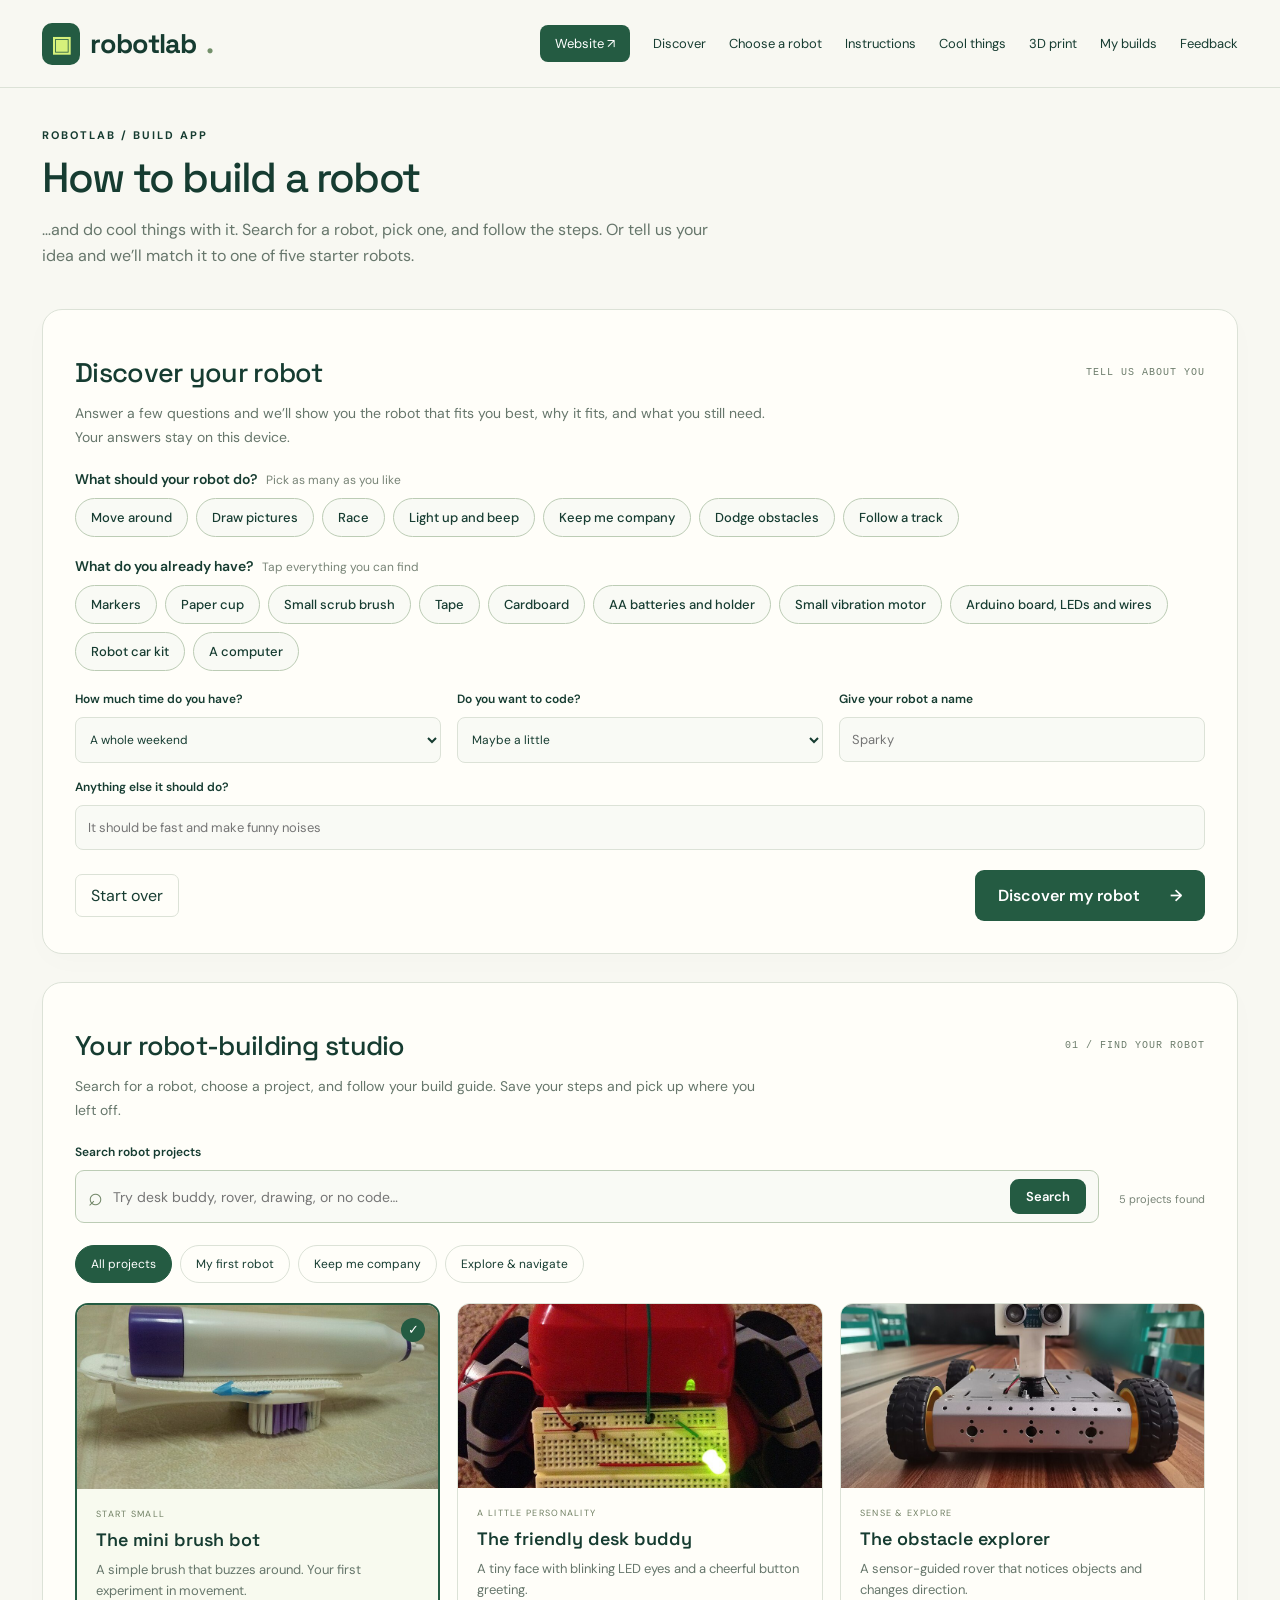
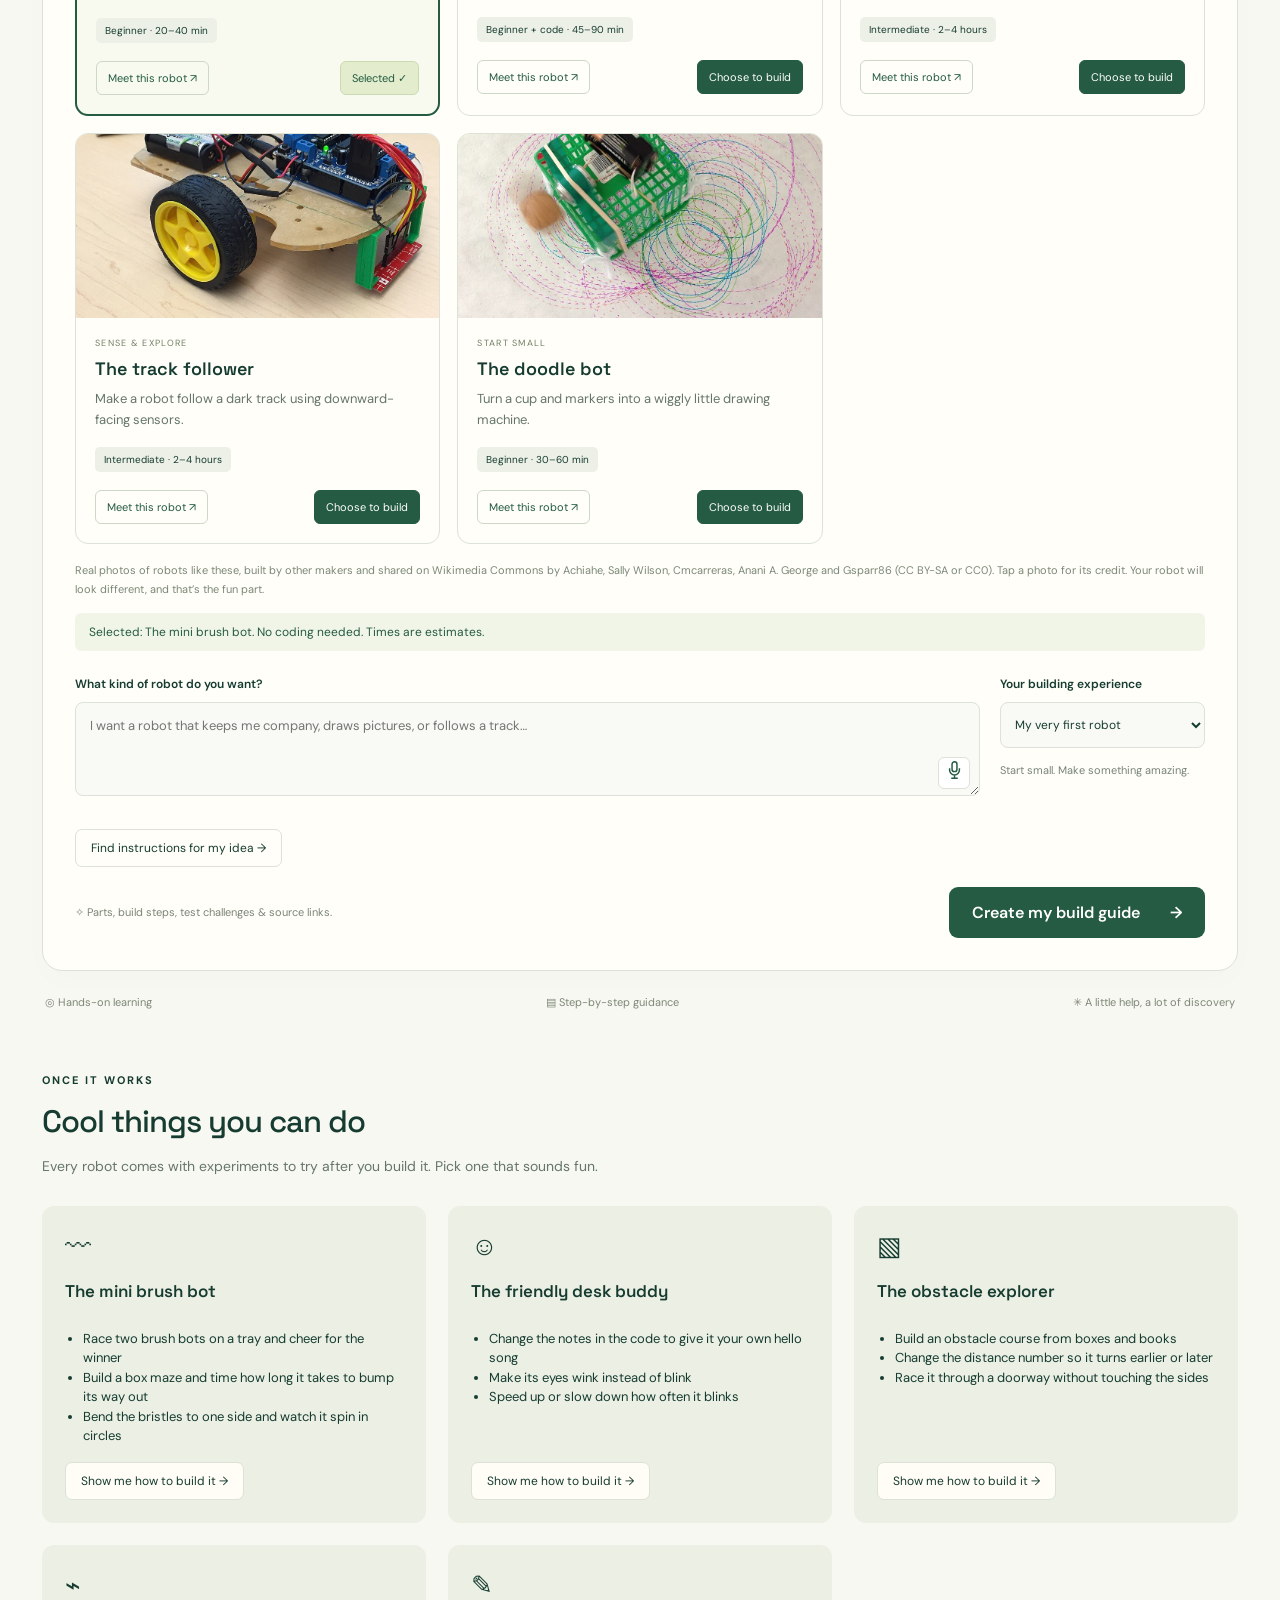
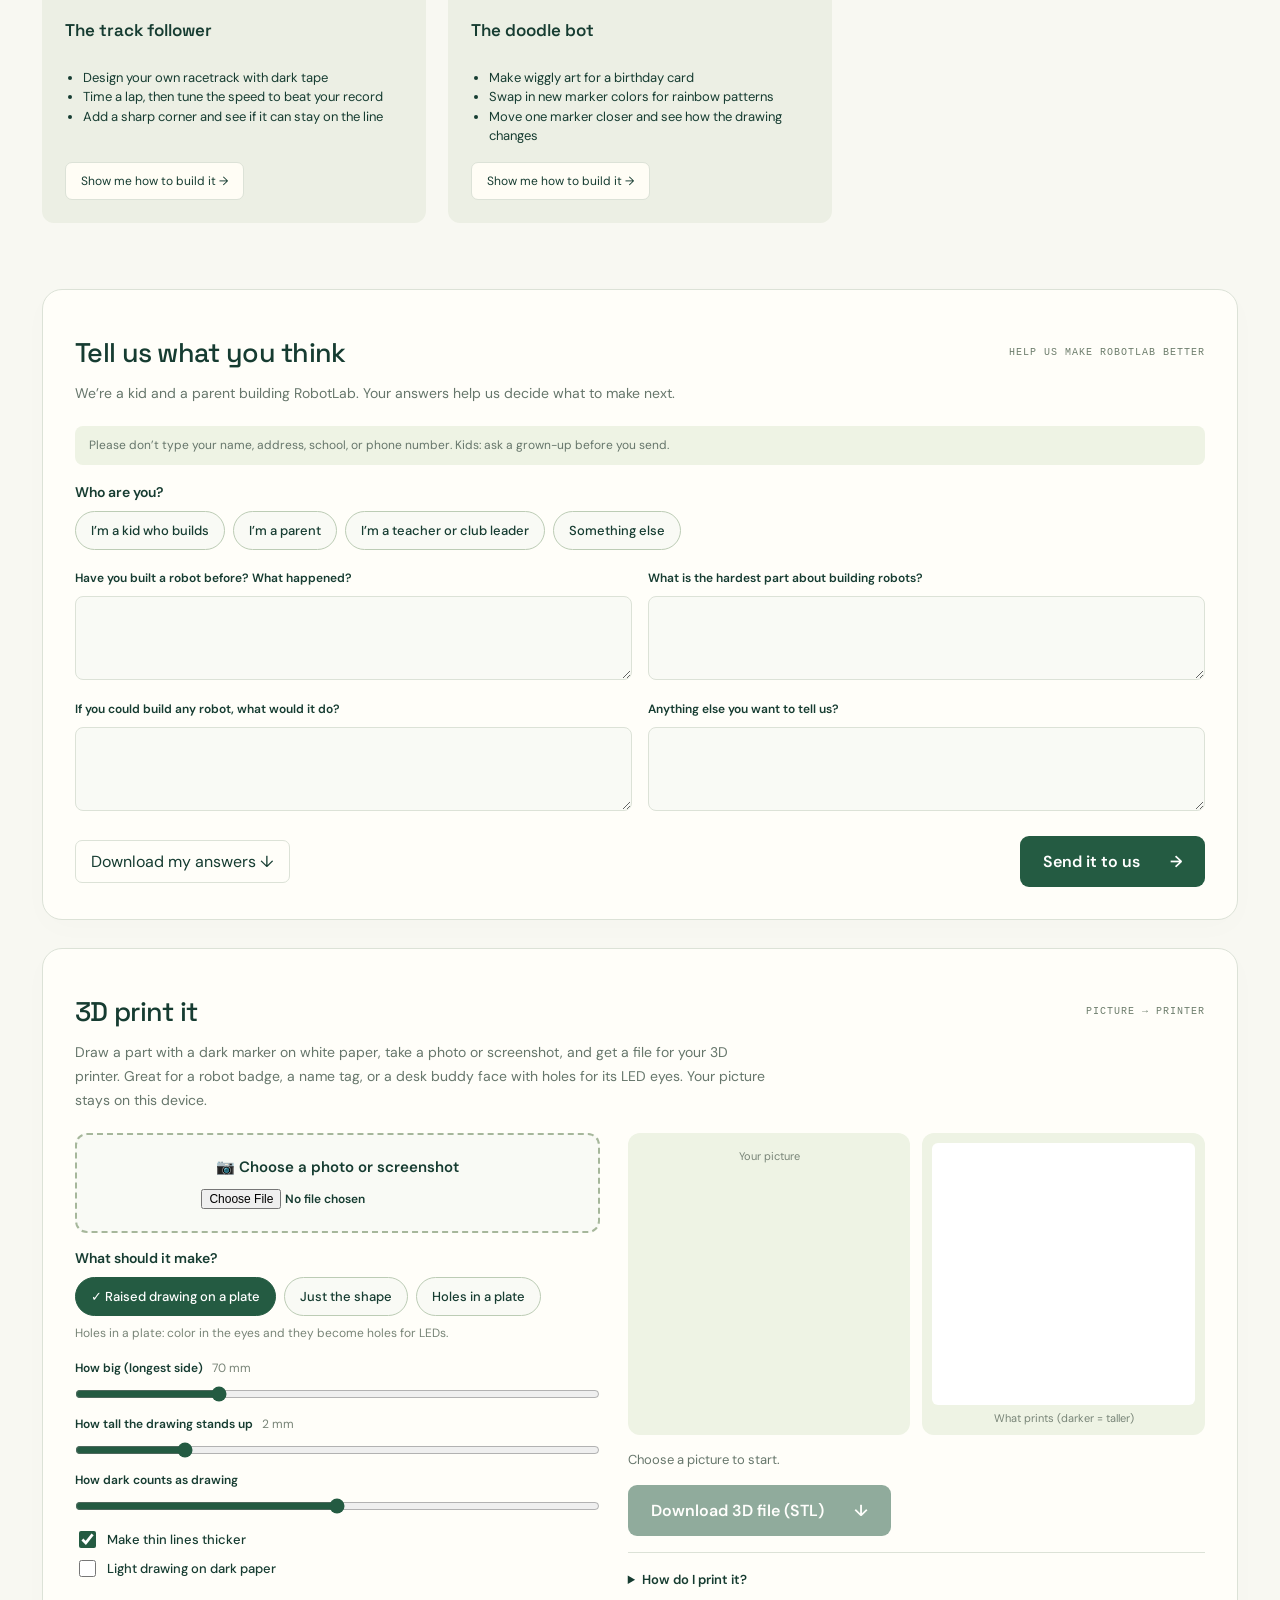
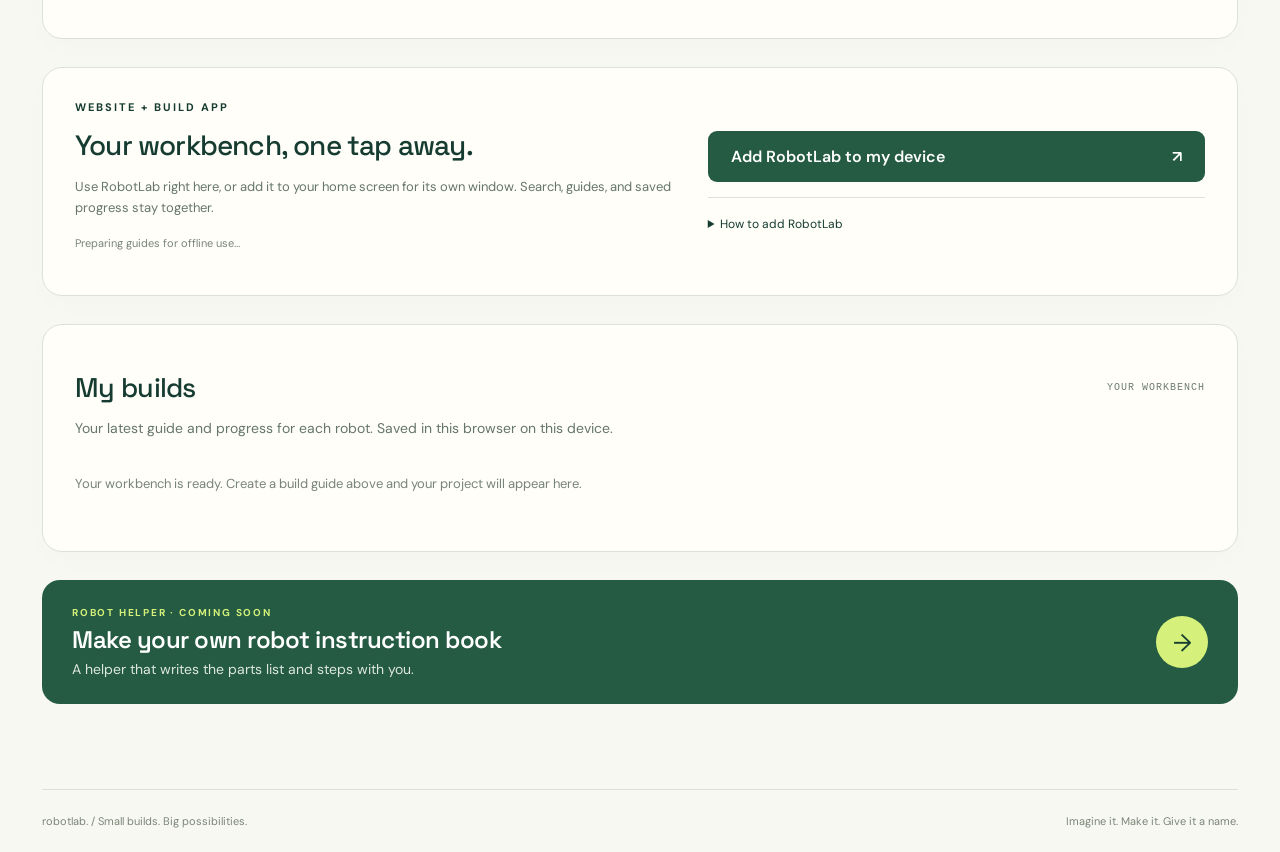
==== commit 7371c230: "Add Robot Helper entry: button at the bottom of the app opens helper.html Placeholder page (slides i" ====
--- a/site/app.html
+++ b/site/app.html
@@ -6,7 +6,7 @@
 .install-panel{margin-top:28px;display:grid;grid-template-columns:1.2fr 1fr;gap:36px;background:#edf2e4;scroll-margin-top:20px}.install-panel h2{font:500 28px 'Space Grotesk';letter-spacing:-.8px;margin:13px 0}.install-panel p{font-size:13px}.install-panel .tiny{font-size:11px}.install-controls{align-self:center}.install-controls .primary{width:100%;justify-content:space-between}.install-controls details{padding-bottom:0}.install-controls summary{font-size:12px}.install-controls details p{font-size:12px}@media(max-width:580px){.install-panel{grid-template-columns:1fr;gap:15px}}
 .quick-links{display:flex;gap:13px;flex-wrap:wrap;margin-top:18px}.quick-links a{font-size:11px;color:var(--green);text-decoration:underline;text-underline-offset:3px}.resource-hub{margin-top:28px;scroll-margin-top:20px}.resource-grid{display:grid;grid-template-columns:1fr 1.1fr;gap:25px}.poster-resource{background:#eef2e5;border-radius:12px;overflow:hidden}.poster-resource>a{display:block}.poster-resource img{display:block;width:100%;height:auto}.poster-resource>div{padding:21px}.resource-hub h3{font:600 19px 'Space Grotesk';margin:0 0 10px}.resource-hub p{font-size:13px}.resource-hub .secondary{display:inline-block;font-size:12px}.resource-stack{display:flex;flex-direction:column;gap:20px}.resource-stack article{border:1px solid var(--line);border-radius:12px;padding:24px}.resource-stack article .eyebrow{margin-bottom:13px}.resource-stack .primary{font-size:13px;justify-content:space-between;width:100%;gap:10px}.qr-resource{display:flex;align-items:center;gap:20px}.qr-resource img{width:135px;height:135px;flex-shrink:0}.qr-resource h3{font-size:17px}.qr-resource p{font-size:12px}.resource-stack .tiny{font-size:11px}@media(max-width:800px){nav{gap:15px}.pill{display:none}.resource-grid{grid-template-columns:1fr 1fr}.qr-resource{flex-direction:column;align-items:flex-start}}@media(max-width:580px){.resource-grid{grid-template-columns:1fr}.poster-resource img{max-height:520px;object-fit:contain;background:#fffdf2}.qr-resource{flex-direction:row;gap:12px}.qr-resource img{width:100px;height:100px}.resource-stack article{padding:19px}}
 .app-entry{padding:10px 15px;border-radius:8px;background:var(--green);color:white}.find-robot{margin-top:10px;font-size:12px}.app-intro{padding:40px 0 24px}.app-intro h1{font-size:42px;letter-spacing:-1.8px;margin:14px 0}.app-intro p{max-width:700px}.app-mode .resource-hub,.app-mode .research{display:none}@media(max-width:800px){nav{gap:12px}}@media(max-width:580px){nav .app-entry{display:inline-flex}.app-intro h1{font-size:34px}.hero .primary{gap:15px}}
-.search-input .search-go{padding:9px 16px;font-size:13px;gap:0}.cool-section{scroll-margin-top:25px}.app-mode .research.cool-section{display:block}.cool-section ul{padding-left:18px;margin:10px 0 16px;font-size:13px;line-height:1.5}.cool-section article{display:flex;flex-direction:column}.cool-section .secondary{margin-top:auto;align-self:flex-start;font-size:12px;background:#fffdf5}.discover{margin-bottom:28px;scroll-margin-top:20px}.discover fieldset{border:0;padding:0;margin:0 0 20px}.discover legend{font-weight:600;font-size:14px;margin-bottom:10px;padding:0}.d-hint{font-weight:400;font-size:12px;color:#788477;margin-left:6px}.d-row{display:grid;grid-template-columns:repeat(3,1fr);gap:16px;margin-bottom:16px}.discover input[type=text]{width:100%;padding:13px 12px;border:1px solid var(--line);border-radius:8px;background:#f9faf5;color:var(--ink);font-size:13px;box-sizing:border-box}.discover .footer-row{margin-top:20px}#discover-result{margin-top:26px;padding-top:26px;border-top:1px solid var(--line);scroll-margin-top:20px}.d-top{display:grid;grid-template-columns:1fr 1.3fr;gap:28px;align-items:start}.d-picture{background:#eef3e4;border-radius:14px;padding:16px}.d-picture img{width:100%;height:auto;display:block}.d-top h3{font:600 26px 'Space Grotesk';margin:8px 0}.d-top h4,.d-others-title{font:600 14px 'Space Grotesk';margin:18px 0 6px}.d-top ul{padding-left:18px;margin:0;font-size:13px;line-height:1.6}.d-top .guide-actions{margin-top:20px}.d-top .tiny{margin-top:4px}.d-others{display:grid;grid-template-columns:1fr 1fr;gap:14px}.d-others article{display:flex;gap:14px;align-items:center;padding:14px;background:#f9faf5;border:1px solid var(--line);border-radius:12px}.d-others img{width:96px;height:auto;flex-shrink:0}.d-others h3{font:600 15px 'Space Grotesk';margin:0 0 4px}.d-others p{font-size:12px;margin:0 0 8px}.d-others .secondary{font-size:12px;padding:7px 11px}@media(max-width:800px){.d-row{grid-template-columns:1fr 1fr}.d-top{grid-template-columns:1fr}.d-picture{max-width:360px}}@media(max-width:580px){.d-row,.d-others{grid-template-columns:1fr}}</style><link rel="stylesheet" href="polish.css"></head><body class="app-mode"><header><a class="brand" href="#"><span class="mark">▣</span>robotlab<span style="color:#73906b">.</span></a><nav><a class="app-entry" href="index.html">Website ↗</a><a href="#discover">Discover</a><a href="#builder">Choose a robot</a><a href="#guide" id="myguide">Instructions</a><a href="#cool">Cool things</a><a href="#print">3D print</a><a href="#my-builds">My builds</a><a href="#feedback">Feedback</a></nav></header><main><section class="app-intro"><div class="eyebrow">ROBOTLAB / BUILD APP</div><h1>How to build a robot</h1><p>…and do cool things with it. Search for a robot, pick one, and follow the steps. Or tell us your idea and we’ll match it to one of five starter robots.</p></section><section id="discover" class="workspace discover"><div class="section-top"><h2>Discover your robot</h2><span class="step-label">TELL US ABOUT YOU</span></div><p class="builder-intro">Answer a few questions and we’ll show you the robot that fits you best, why it fits, and what you still need. Your answers stay on this device.</p><form id="discover-form"><fieldset><legend>What should your robot do? <span class="d-hint">Pick as many as you like</span></legend><div class="chips" id="d-does"></div></fieldset><fieldset><legend>What do you already have? <span class="d-hint">Tap everything you can find</span></legend><div class="chips" id="d-have"></div></fieldset><div class="d-row"><div><label for="d-time">How much time do you have?</label><select id="d-time"><option value="60">About an hour</option><option value="180">An afternoon</option><option value="600" selected>A whole weekend</option></select></div><div><label for="d-code">Do you want to code?</label><select id="d-code"><option value="no">No coding</option><option value="maybe" selected>Maybe a little</option><option value="yes">Yes, I want to code</option></select></div><div><label for="d-name">Give your robot a name</label><input id="d-name" type="text" maxlength="30" placeholder="Sparky" autocomplete="off"></div></div><label for="d-idea">Anything else it should do?</label><input id="d-idea" type="text" maxlength="200" placeholder="It should be fast and make funny noises" autocomplete="off"><div class="footer-row"><button type="button" class="secondary" id="d-reset">Start over</button><button type="submit" class="primary">Discover my robot <span>→</span></button></div></form><div id="discover-result" hidden aria-live="polite"></div></section><section id="builder" class="workspace"><div class="section-top"><h2>Your robot-building studio</h2><span class="step-label">01 / FIND YOUR ROBOT</span></div><p class="builder-intro">Search for a robot, choose a project, and follow your build guide. Save your steps and pick up where you left off.</p><div class="search-row"><div class="search-field"><label for="robot-search">Search robot projects</label><div class="search-input"><span aria-hidden="true">⌕</span><input id="robot-search" type="search" maxlength="100" placeholder="Try desk buddy, rover, drawing, or no code…" autocomplete="off" aria-describedby="search-count"><button id="clear-search" class="secondary" hidden>Clear</button><button id="search-go" type="button" class="primary search-go">Search</button></div></div><span id="search-count" role="status" aria-live="polite"></span></div><div class="filters" role="group" aria-label="Filter robot projects"><button class="filter active" data-filter="all" aria-pressed="true">All projects</button><button class="filter" data-filter="first" aria-pressed="false">My first robot</button><button class="filter" data-filter="companion" aria-pressed="false">Keep me company</button><button class="filter" data-filter="explore" aria-pressed="false">Explore & navigate</button></div><div class="cards" id="project-cards"></div><p class="gallery-caption">Real photos of robots like these, built by other makers and shared on Wikimedia Commons by Achiahe, Sally Wilson, Cmcarreras, Anani A. George and Gsparr86 (CC BY-SA or CC0). Tap a photo for its credit. Your robot will look different, and that’s the fun part.</p><div id="selection" class="selection" role="status"></div><div class="form-row"><div><label for="idea">What kind of robot do you want?</label><div class="input-wrap"><textarea id="idea" maxlength="600" placeholder="I want a robot that keeps me company, draws pictures, or follows a track…"></textarea><button class="mic" id="mic" aria-label="Speak your robot idea" title="Speak your idea"><svg width="15" height="18" viewBox="0 0 18 22" fill="none" aria-hidden="true"><rect x="6" y="1" width="6" height="12" rx="3" stroke="currentColor" stroke-width="1.8"/><path d="M3 9v2a6 6 0 0 0 12 0V9M9 17v4M5 21h8" stroke="currentColor" stroke-width="1.8"/></svg></button></div></div><div><label for="experience">Your building experience</label><select id="experience"><option value="first">My very first robot</option><option value="some">I’ve built a few things</option><option value="confident">Comfortable with electronics</option></select><div class="tiny">Start small. Make something amazing.</div></div></div><div id="status" role="status"></div><div id="suggestion" class="suggestion" hidden></div><button id="find-robot" class="secondary find-robot">Find instructions for my idea →</button><div class="footer-row"><span class="hint">✧ Parts, build steps, test challenges & source links.</span><button class="primary" id="generate">Create my build guide <span>→</span></button></div></section><div class="below"><span>◎ Hands-on learning</span><span>▤ Step-by-step guidance</span><span>✳ A little help, a lot of discovery</span></div><section id="guide" class="workspace" hidden aria-live="polite"></section><section id="cool" class="research cool-section"><div class="eyebrow">ONCE IT WORKS</div><h2>Cool things you can do</h2><p class="research-intro">Every robot comes with experiments to try after you build it. Pick one that sounds fun.</p><div id="cool-things" class="research-grid"></div></section><section id="feedback" class="workspace feedback"><div class="section-top"><h2>Tell us what you think</h2><span class="step-label">HELP US MAKE ROBOTLAB BETTER</span></div><p class="builder-intro">We’re a kid and a parent building RobotLab. Your answers help us decide what to make next.</p><p class="f-safe">Please don’t type your name, address, school, or phone number. Kids: ask a grown-up before you send.</p><form id="feedback-form"><fieldset><legend>Who are you?</legend><div class="chips" id="f-role"></div></fieldset><div class="f-grid"><div><label for="f-built">Have you built a robot before? What happened?</label><textarea id="f-built" maxlength="1000"></textarea></div><div><label for="f-hardest">What is the hardest part about building robots?</label><textarea id="f-hardest" maxlength="1000"></textarea></div><div><label for="f-dream">If you could build any robot, what would it do?</label><textarea id="f-dream" maxlength="1000"></textarea></div><div><label for="f-more">Anything else you want to tell us?</label><textarea id="f-more" maxlength="1000"></textarea></div></div><div id="f-contact" hidden><label for="f-email">Grown-ups only: your email, if we may ask you a few more questions (optional)</label><input id="f-email" type="email" maxlength="120" autocomplete="email"></div><div class="f-gotcha" aria-hidden="true"><label for="f-gotcha">Leave this empty</label><input id="f-gotcha" name="_gotcha" tabindex="-1" autocomplete="off"></div><p id="f-status" role="status"></p><div class="footer-row"><button type="button" class="secondary" id="f-download">Download my answers ↓</button><button type="submit" class="primary" id="f-send">Send it to us <span>→</span></button></div></form></section><section id="print" class="workspace print-tool"><div class="section-top"><h2>3D print it</h2><span class="step-label">PICTURE → PRINTER</span></div><p class="builder-intro">Draw a part with a dark marker on white paper, take a photo or screenshot, and get a file for your 3D printer. Great for a robot badge, a name tag, or a desk buddy face with holes for its LED eyes. Your picture stays on this device.</p><form id="print-form"><div class="p-grid"><div class="p-controls"><label for="p-file" class="p-upload">📷 Choose a photo or screenshot<input id="p-file" type="file" accept="image/*"></label><fieldset><legend>What should it make?</legend><div class="chips"><label class="chip"><input type="radio" name="kind" value="raised" checked><span>Raised drawing on a plate</span></label><label class="chip"><input type="radio" name="kind" value="cutout"><span>Just the shape</span></label><label class="chip"><input type="radio" name="kind" value="holes"><span>Holes in a plate</span></label></div><p class="d-hint p-kind-hint">Holes in a plate: color in the eyes and they become holes for LEDs.</p></fieldset><label for="p-size">How big (longest side) <output id="p-size-out"></output></label><input id="p-size" type="range" min="30" max="180" step="5" value="70"><label for="p-height" id="p-height-label">How tall the drawing stands up <output id="p-height-out"></output></label><input id="p-height" type="range" min="1" max="6" step="0.5" value="2"><label for="p-dark">How dark counts as drawing</label><input id="p-dark" type="range" min="60" max="140" step="5" value="100"><div class="p-checks"><label><input id="p-thicken" type="checkbox" checked> Make thin lines thicker</label><label><input id="p-invert" type="checkbox"> Light drawing on dark paper</label></div></div><div class="p-view"><div class="p-previews"><figure><img id="p-photo" alt="Your picture" hidden><figcaption>Your picture</figcaption></figure><figure><canvas id="p-preview" width="420" height="420" aria-label="Top view of the part to print"></canvas><figcaption>What prints (darker = taller)</figcaption></figure></div><p id="p-status" role="status">Choose a picture to start.</p><button type="submit" class="primary" id="p-download" disabled>Download 3D file (STL) <span>↓</span></button><details class="p-help"><summary>How do I print it?</summary><p>Open <b>robotlab-print.stl</b> in your printer’s app (Bambu Studio or Bambu Handy, PrusaSlicer, Cura, or the app your printer came with). Lay it flat, slice it, and print. PLA works well. Most printers fit parts up to 180 mm. Ask a grown-up: the nozzle gets very hot.</p><p>This makes flat parts from a drawing. It can’t copy a whole 3D object from one photo.</p></details></div></div></form></section><section id="install" class="workspace install-panel"><div><div class="eyebrow">WEBSITE + BUILD APP</div><h2>Your workbench, one tap away.</h2><p>Use RobotLab right here, or add it to your home screen for its own window. Search, guides, and saved progress stay together.</p><p id="offline-status" class="tiny" role="status">Offline setup requires HTTPS or localhost.</p></div><div class="install-controls"><button id="install-app" class="primary">Add RobotLab to my device <span>↗</span></button><p id="install-status" class="tiny" role="status"></p><details id="install-help"><summary>How to add RobotLab</summary><p>On iPhone or iPad: open in Safari, tap Share, then Add to Home Screen. On Android: use Chrome’s menu and choose Install app or Add to Home screen. On a computer: use your browser’s install icon or menu when available.</p><p>If your browser does not offer installation, you can keep using the full Build Studio on this website. Speech input and linked references need internet access.</p></details></div></section><section id="my-builds" class="workspace saved-builds"><div class="section-top"><h2>My builds</h2><span class="step-label">YOUR WORKBENCH</span></div><p class="builder-intro">Your latest guide and progress for each robot. Saved in this browser on this device.</p><p id="storage-status" class="tiny" role="status"></p><div id="saved-projects"></div></section></main><footer><span>robotlab. / Small builds. Big possibilities.</span><span>Imagine it. Make it. Give it a name.</span></footer><dialog id="robot-dialog" class="robot-dialog" aria-labelledby="robot-dialog-title"><button type="button" class="dialog-close" id="close-robot-dialog" aria-label="Close robot picture">×</button><div class="dialog-content"><div class="dialog-picture"><img id="robot-dialog-image" src="images/rover.jpg" alt="" width="640" height="460"></div><div class="dialog-copy"><div class="eyebrow">MEET YOUR NEXT PROJECT</div><h2 id="robot-dialog-title"></h2><div id="robot-dialog-meta" class="guide-meta"></div><p id="robot-dialog-description"></p><p id="robot-dialog-limit" class="limit-copy"></p><p class="tiny" id="robot-dialog-credit"></p><button type="button" id="build-preview-robot" class="primary">Let’s build this robot <span>→</span></button></div></div></dialog><script src="app.js"></script><script src="install.js"></script><script src="discover.js"></script>
+.search-input .search-go{padding:9px 16px;font-size:13px;gap:0}.cool-section{scroll-margin-top:25px}.app-mode .research.cool-section{display:block}.cool-section ul{padding-left:18px;margin:10px 0 16px;font-size:13px;line-height:1.5}.cool-section article{display:flex;flex-direction:column}.cool-section .secondary{margin-top:auto;align-self:flex-start;font-size:12px;background:#fffdf5}.discover{margin-bottom:28px;scroll-margin-top:20px}.discover fieldset{border:0;padding:0;margin:0 0 20px}.discover legend{font-weight:600;font-size:14px;margin-bottom:10px;padding:0}.d-hint{font-weight:400;font-size:12px;color:#788477;margin-left:6px}.d-row{display:grid;grid-template-columns:repeat(3,1fr);gap:16px;margin-bottom:16px}.discover input[type=text]{width:100%;padding:13px 12px;border:1px solid var(--line);border-radius:8px;background:#f9faf5;color:var(--ink);font-size:13px;box-sizing:border-box}.discover .footer-row{margin-top:20px}#discover-result{margin-top:26px;padding-top:26px;border-top:1px solid var(--line);scroll-margin-top:20px}.d-top{display:grid;grid-template-columns:1fr 1.3fr;gap:28px;align-items:start}.d-picture{background:#eef3e4;border-radius:14px;padding:16px}.d-picture img{width:100%;height:auto;display:block}.d-top h3{font:600 26px 'Space Grotesk';margin:8px 0}.d-top h4,.d-others-title{font:600 14px 'Space Grotesk';margin:18px 0 6px}.d-top ul{padding-left:18px;margin:0;font-size:13px;line-height:1.6}.d-top .guide-actions{margin-top:20px}.d-top .tiny{margin-top:4px}.d-others{display:grid;grid-template-columns:1fr 1fr;gap:14px}.d-others article{display:flex;gap:14px;align-items:center;padding:14px;background:#f9faf5;border:1px solid var(--line);border-radius:12px}.d-others img{width:96px;height:auto;flex-shrink:0}.d-others h3{font:600 15px 'Space Grotesk';margin:0 0 4px}.d-others p{font-size:12px;margin:0 0 8px}.d-others .secondary{font-size:12px;padding:7px 11px}@media(max-width:800px){.d-row{grid-template-columns:1fr 1fr}.d-top{grid-template-columns:1fr}.d-picture{max-width:360px}}@media(max-width:580px){.d-row,.d-others{grid-template-columns:1fr}}</style><link rel="stylesheet" href="polish.css"></head><body class="app-mode"><header><a class="brand" href="#"><span class="mark">▣</span>robotlab<span style="color:#73906b">.</span></a><nav><a class="app-entry" href="index.html">Website ↗</a><a href="#discover">Discover</a><a href="#builder">Choose a robot</a><a href="#guide" id="myguide">Instructions</a><a href="#cool">Cool things</a><a href="#print">3D print</a><a href="#my-builds">My builds</a><a href="#feedback">Feedback</a></nav></header><main><section class="app-intro"><div class="eyebrow">ROBOTLAB / BUILD APP</div><h1>How to build a robot</h1><p>…and do cool things with it. Search for a robot, pick one, and follow the steps. Or tell us your idea and we’ll match it to one of five starter robots.</p></section><section id="discover" class="workspace discover"><div class="section-top"><h2>Discover your robot</h2><span class="step-label">TELL US ABOUT YOU</span></div><p class="builder-intro">Answer a few questions and we’ll show you the robot that fits you best, why it fits, and what you still need. Your answers stay on this device.</p><form id="discover-form"><fieldset><legend>What should your robot do? <span class="d-hint">Pick as many as you like</span></legend><div class="chips" id="d-does"></div></fieldset><fieldset><legend>What do you already have? <span class="d-hint">Tap everything you can find</span></legend><div class="chips" id="d-have"></div></fieldset><div class="d-row"><div><label for="d-time">How much time do you have?</label><select id="d-time"><option value="60">About an hour</option><option value="180">An afternoon</option><option value="600" selected>A whole weekend</option></select></div><div><label for="d-code">Do you want to code?</label><select id="d-code"><option value="no">No coding</option><option value="maybe" selected>Maybe a little</option><option value="yes">Yes, I want to code</option></select></div><div><label for="d-name">Give your robot a name</label><input id="d-name" type="text" maxlength="30" placeholder="Sparky" autocomplete="off"></div></div><label for="d-idea">Anything else it should do?</label><input id="d-idea" type="text" maxlength="200" placeholder="It should be fast and make funny noises" autocomplete="off"><div class="footer-row"><button type="button" class="secondary" id="d-reset">Start over</button><button type="submit" class="primary">Discover my robot <span>→</span></button></div></form><div id="discover-result" hidden aria-live="polite"></div></section><section id="builder" class="workspace"><div class="section-top"><h2>Your robot-building studio</h2><span class="step-label">01 / FIND YOUR ROBOT</span></div><p class="builder-intro">Search for a robot, choose a project, and follow your build guide. Save your steps and pick up where you left off.</p><div class="search-row"><div class="search-field"><label for="robot-search">Search robot projects</label><div class="search-input"><span aria-hidden="true">⌕</span><input id="robot-search" type="search" maxlength="100" placeholder="Try desk buddy, rover, drawing, or no code…" autocomplete="off" aria-describedby="search-count"><button id="clear-search" class="secondary" hidden>Clear</button><button id="search-go" type="button" class="primary search-go">Search</button></div></div><span id="search-count" role="status" aria-live="polite"></span></div><div class="filters" role="group" aria-label="Filter robot projects"><button class="filter active" data-filter="all" aria-pressed="true">All projects</button><button class="filter" data-filter="first" aria-pressed="false">My first robot</button><button class="filter" data-filter="companion" aria-pressed="false">Keep me company</button><button class="filter" data-filter="explore" aria-pressed="false">Explore & navigate</button></div><div class="cards" id="project-cards"></div><p class="gallery-caption">Real photos of robots like these, built by other makers and shared on Wikimedia Commons by Achiahe, Sally Wilson, Cmcarreras, Anani A. George and Gsparr86 (CC BY-SA or CC0). Tap a photo for its credit. Your robot will look different, and that’s the fun part.</p><div id="selection" class="selection" role="status"></div><div class="form-row"><div><label for="idea">What kind of robot do you want?</label><div class="input-wrap"><textarea id="idea" maxlength="600" placeholder="I want a robot that keeps me company, draws pictures, or follows a track…"></textarea><button class="mic" id="mic" aria-label="Speak your robot idea" title="Speak your idea"><svg width="15" height="18" viewBox="0 0 18 22" fill="none" aria-hidden="true"><rect x="6" y="1" width="6" height="12" rx="3" stroke="currentColor" stroke-width="1.8"/><path d="M3 9v2a6 6 0 0 0 12 0V9M9 17v4M5 21h8" stroke="currentColor" stroke-width="1.8"/></svg></button></div></div><div><label for="experience">Your building experience</label><select id="experience"><option value="first">My very first robot</option><option value="some">I’ve built a few things</option><option value="confident">Comfortable with electronics</option></select><div class="tiny">Start small. Make something amazing.</div></div></div><div id="status" role="status"></div><div id="suggestion" class="suggestion" hidden></div><button id="find-robot" class="secondary find-robot">Find instructions for my idea →</button><div class="footer-row"><span class="hint">✧ Parts, build steps, test challenges & source links.</span><button class="primary" id="generate">Create my build guide <span>→</span></button></div></section><div class="below"><span>◎ Hands-on learning</span><span>▤ Step-by-step guidance</span><span>✳ A little help, a lot of discovery</span></div><section id="guide" class="workspace" hidden aria-live="polite"></section><section id="cool" class="research cool-section"><div class="eyebrow">ONCE IT WORKS</div><h2>Cool things you can do</h2><p class="research-intro">Every robot comes with experiments to try after you build it. Pick one that sounds fun.</p><div id="cool-things" class="research-grid"></div></section><section id="feedback" class="workspace feedback"><div class="section-top"><h2>Tell us what you think</h2><span class="step-label">HELP US MAKE ROBOTLAB BETTER</span></div><p class="builder-intro">We’re a kid and a parent building RobotLab. Your answers help us decide what to make next.</p><p class="f-safe">Please don’t type your name, address, school, or phone number. Kids: ask a grown-up before you send.</p><form id="feedback-form"><fieldset><legend>Who are you?</legend><div class="chips" id="f-role"></div></fieldset><div class="f-grid"><div><label for="f-built">Have you built a robot before? What happened?</label><textarea id="f-built" maxlength="1000"></textarea></div><div><label for="f-hardest">What is the hardest part about building robots?</label><textarea id="f-hardest" maxlength="1000"></textarea></div><div><label for="f-dream">If you could build any robot, what would it do?</label><textarea id="f-dream" maxlength="1000"></textarea></div><div><label for="f-more">Anything else you want to tell us?</label><textarea id="f-more" maxlength="1000"></textarea></div></div><div id="f-contact" hidden><label for="f-email">Grown-ups only: your email, if we may ask you a few more questions (optional)</label><input id="f-email" type="email" maxlength="120" autocomplete="email"></div><div class="f-gotcha" aria-hidden="true"><label for="f-gotcha">Leave this empty</label><input id="f-gotcha" name="_gotcha" tabindex="-1" autocomplete="off"></div><p id="f-status" role="status"></p><div class="footer-row"><button type="button" class="secondary" id="f-download">Download my answers ↓</button><button type="submit" class="primary" id="f-send">Send it to us <span>→</span></button></div></form></section><section id="print" class="workspace print-tool"><div class="section-top"><h2>3D print it</h2><span class="step-label">PICTURE → PRINTER</span></div><p class="builder-intro">Draw a part with a dark marker on white paper, take a photo or screenshot, and get a file for your 3D printer. Great for a robot badge, a name tag, or a desk buddy face with holes for its LED eyes. Your picture stays on this device.</p><form id="print-form"><div class="p-grid"><div class="p-controls"><label for="p-file" class="p-upload">📷 Choose a photo or screenshot<input id="p-file" type="file" accept="image/*"></label><fieldset><legend>What should it make?</legend><div class="chips"><label class="chip"><input type="radio" name="kind" value="raised" checked><span>Raised drawing on a plate</span></label><label class="chip"><input type="radio" name="kind" value="cutout"><span>Just the shape</span></label><label class="chip"><input type="radio" name="kind" value="holes"><span>Holes in a plate</span></label></div><p class="d-hint p-kind-hint">Holes in a plate: color in the eyes and they become holes for LEDs.</p></fieldset><label for="p-size">How big (longest side) <output id="p-size-out"></output></label><input id="p-size" type="range" min="30" max="180" step="5" value="70"><label for="p-height" id="p-height-label">How tall the drawing stands up <output id="p-height-out"></output></label><input id="p-height" type="range" min="1" max="6" step="0.5" value="2"><label for="p-dark">How dark counts as drawing</label><input id="p-dark" type="range" min="60" max="140" step="5" value="100"><div class="p-checks"><label><input id="p-thicken" type="checkbox" checked> Make thin lines thicker</label><label><input id="p-invert" type="checkbox"> Light drawing on dark paper</label></div></div><div class="p-view"><div class="p-previews"><figure><img id="p-photo" alt="Your picture" hidden><figcaption>Your picture</figcaption></figure><figure><canvas id="p-preview" width="420" height="420" aria-label="Top view of the part to print"></canvas><figcaption>What prints (darker = taller)</figcaption></figure></div><p id="p-status" role="status">Choose a picture to start.</p><button type="submit" class="primary" id="p-download" disabled>Download 3D file (STL) <span>↓</span></button><details class="p-help"><summary>How do I print it?</summary><p>Open <b>robotlab-print.stl</b> in your printer’s app (Bambu Studio or Bambu Handy, PrusaSlicer, Cura, or the app your printer came with). Lay it flat, slice it, and print. PLA works well. Most printers fit parts up to 180 mm. Ask a grown-up: the nozzle gets very hot.</p><p>This makes flat parts from a drawing. It can’t copy a whole 3D object from one photo.</p></details></div></div></form></section><section id="install" class="workspace install-panel"><div><div class="eyebrow">WEBSITE + BUILD APP</div><h2>Your workbench, one tap away.</h2><p>Use RobotLab right here, or add it to your home screen for its own window. Search, guides, and saved progress stay together.</p><p id="offline-status" class="tiny" role="status">Offline setup requires HTTPS or localhost.</p></div><div class="install-controls"><button id="install-app" class="primary">Add RobotLab to my device <span>↗</span></button><p id="install-status" class="tiny" role="status"></p><details id="install-help"><summary>How to add RobotLab</summary><p>On iPhone or iPad: open in Safari, tap Share, then Add to Home Screen. On Android: use Chrome’s menu and choose Install app or Add to Home screen. On a computer: use your browser’s install icon or menu when available.</p><p>If your browser does not offer installation, you can keep using the full Build Studio on this website. Speech input and linked references need internet access.</p></details></div></section><section id="my-builds" class="workspace saved-builds"><div class="section-top"><h2>My builds</h2><span class="step-label">YOUR WORKBENCH</span></div><p class="builder-intro">Your latest guide and progress for each robot. Saved in this browser on this device.</p><p id="storage-status" class="tiny" role="status"></p><div id="saved-projects"></div></section><a id="robot-helper" class="helper-entry" href="helper.html"><span class="helper-text"><span class="eyebrow">ROBOT HELPER · COMING SOON</span><strong>Make your own robot instruction book</strong><span>A helper that writes the parts list and steps with you.</span></span><span class="helper-go" aria-hidden="true">→</span></a></main><footer><span>robotlab. / Small builds. Big possibilities.</span><span>Imagine it. Make it. Give it a name.</span></footer><dialog id="robot-dialog" class="robot-dialog" aria-labelledby="robot-dialog-title"><button type="button" class="dialog-close" id="close-robot-dialog" aria-label="Close robot picture">×</button><div class="dialog-content"><div class="dialog-picture"><img id="robot-dialog-image" src="images/rover.jpg" alt="" width="640" height="460"></div><div class="dialog-copy"><div class="eyebrow">MEET YOUR NEXT PROJECT</div><h2 id="robot-dialog-title"></h2><div id="robot-dialog-meta" class="guide-meta"></div><p id="robot-dialog-description"></p><p id="robot-dialog-limit" class="limit-copy"></p><p class="tiny" id="robot-dialog-credit"></p><button type="button" id="build-preview-robot" class="primary">Let’s build this robot <span>→</span></button></div></div></dialog><script src="app.js"></script><script src="install.js"></script><script src="discover.js"></script>
 <script src="print.js"></script>
 <script src="feedback.js"></script>
 <script src="gallery.js"></script></body></html>
--- a/site/polish.css
+++ b/site/polish.css
@@ -4,3 +4,4 @@
 h1,h2,h3,.card-body strong,.art-badge strong{font-family:'Space Grotesk',sans-serif}@media(max-width:580px){.dialog-close{position:absolute;right:12px;top:12px}}
 .chips{display:flex;flex-wrap:wrap;gap:8px}.chip{position:relative;margin:0;font-weight:500}.chip input{position:absolute;opacity:0;inset:0;margin:0;cursor:pointer}.chip span{display:inline-block;padding:10px 15px;border:1px solid #bcccb5;border-radius:999px;background:#f9faf5;font-size:13px;color:var(--ink)}.chip input:checked+span{background:var(--green);color:#fff;border-color:var(--green)}.chip input:checked+span:before{content:'✓ '}.chip input:focus-visible+span{outline:2px solid #91b954;outline-offset:2px}.feedback{scroll-margin-top:20px;margin-top:28px}.feedback fieldset{border:0;padding:0;margin:0 0 20px}.feedback legend{font-weight:600;font-size:14px;margin-bottom:10px;padding:0}.f-grid{display:grid;grid-template-columns:1fr 1fr;gap:16px}.feedback textarea{min-height:84px;padding:12px 14px}.feedback input[type=email]{width:100%;padding:13px 12px;border:1px solid var(--line);border-radius:8px;background:#f9faf5;color:var(--ink);font-size:13px;box-sizing:border-box}.f-safe{background:#eef3e4;border-radius:8px;padding:10px 14px;font-size:12px;margin:0 0 18px}.f-gotcha{position:absolute;left:-9999px;width:1px;height:1px;overflow:hidden}#f-contact{margin-top:16px}#f-status{font-size:13px;margin:14px 0 0}#f-status.f-ok{color:var(--green);font-weight:600}@media(max-width:580px){.f-grid{grid-template-columns:1fr}}
 .print-tool{margin-top:28px;scroll-margin-top:20px}.print-tool fieldset{border:0;padding:0;margin:16px 0}.print-tool legend{font-weight:600;font-size:14px;margin-bottom:10px;padding:0}.p-grid{display:grid;grid-template-columns:1fr 1.1fr;gap:28px;align-items:start}.p-upload{display:block;text-align:center;padding:22px 14px;border:2px dashed #a6b79b;border-radius:12px;background:#f9faf5;font-size:15px;cursor:pointer;margin:0}.p-upload input{display:block;margin:12px auto 0;font-size:12px;max-width:100%}.p-kind-hint{display:block;margin:8px 0 0 0}.print-tool input[type=range]{width:100%;accent-color:var(--green);margin:0 0 14px}.print-tool output{font-weight:400;color:#788477;margin-left:6px}.p-checks label{font-weight:500;font-size:13px;display:flex;gap:8px;align-items:center;margin-bottom:6px}.p-checks input{accent-color:var(--green);width:17px;height:17px}.p-previews{display:grid;grid-template-columns:1fr 1fr;gap:12px}.p-previews figure{margin:0;background:#eef3e4;border-radius:12px;padding:10px;min-height:140px}.p-previews img,.p-previews canvas{width:100%;height:auto;display:block;border-radius:6px}.p-previews canvas{background:#fff}.p-previews figcaption{font-size:11px;color:#788477;margin-top:6px;text-align:center}#p-status{font-size:13px;margin:14px 0}.p-help{margin-top:16px;font-size:13px}.p-help summary{cursor:pointer;font-weight:600}@media(max-width:800px){.p-grid{grid-template-columns:1fr}}
+.helper-entry{display:flex;align-items:center;justify-content:space-between;gap:20px;margin-top:28px;padding:26px 30px;border-radius:18px;background:var(--green);color:#fff;scroll-margin-top:20px}.helper-entry .eyebrow{color:var(--lime);font-size:10px;letter-spacing:1.8px}.helper-text{display:flex;flex-direction:column;gap:5px}.helper-entry strong{font:600 24px 'Space Grotesk',sans-serif;letter-spacing:-.5px}.helper-text>span:last-child{font-size:14px;opacity:.85}.helper-go{flex:none;width:52px;height:52px;border-radius:50%;background:var(--lime);color:var(--ink);font-size:24px;display:grid;place-items:center}.helper-entry:hover .helper-go{transform:translateX(4px)}@media(max-width:580px){.helper-entry{padding:22px 18px}.helper-entry strong{font-size:20px}}
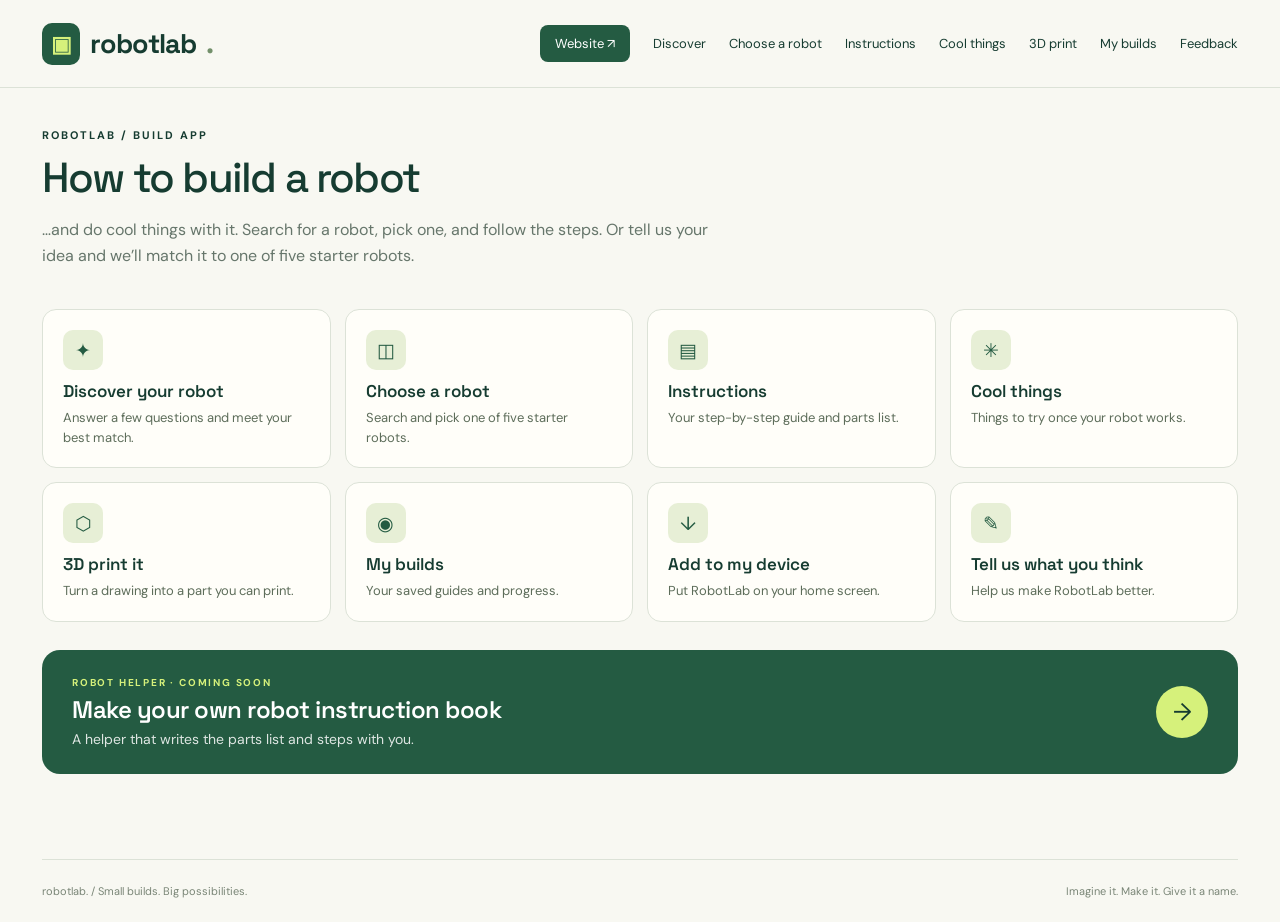
==== commit fdea93aa: "Turn the app into slides; Robot Helper becomes an in-app slide site/slides.js shows one part of the " ====
--- a/site/app.html
+++ b/site/app.html
@@ -6,7 +6,7 @@
 .install-panel{margin-top:28px;display:grid;grid-template-columns:1.2fr 1fr;gap:36px;background:#edf2e4;scroll-margin-top:20px}.install-panel h2{font:500 28px 'Space Grotesk';letter-spacing:-.8px;margin:13px 0}.install-panel p{font-size:13px}.install-panel .tiny{font-size:11px}.install-controls{align-self:center}.install-controls .primary{width:100%;justify-content:space-between}.install-controls details{padding-bottom:0}.install-controls summary{font-size:12px}.install-controls details p{font-size:12px}@media(max-width:580px){.install-panel{grid-template-columns:1fr;gap:15px}}
 .quick-links{display:flex;gap:13px;flex-wrap:wrap;margin-top:18px}.quick-links a{font-size:11px;color:var(--green);text-decoration:underline;text-underline-offset:3px}.resource-hub{margin-top:28px;scroll-margin-top:20px}.resource-grid{display:grid;grid-template-columns:1fr 1.1fr;gap:25px}.poster-resource{background:#eef2e5;border-radius:12px;overflow:hidden}.poster-resource>a{display:block}.poster-resource img{display:block;width:100%;height:auto}.poster-resource>div{padding:21px}.resource-hub h3{font:600 19px 'Space Grotesk';margin:0 0 10px}.resource-hub p{font-size:13px}.resource-hub .secondary{display:inline-block;font-size:12px}.resource-stack{display:flex;flex-direction:column;gap:20px}.resource-stack article{border:1px solid var(--line);border-radius:12px;padding:24px}.resource-stack article .eyebrow{margin-bottom:13px}.resource-stack .primary{font-size:13px;justify-content:space-between;width:100%;gap:10px}.qr-resource{display:flex;align-items:center;gap:20px}.qr-resource img{width:135px;height:135px;flex-shrink:0}.qr-resource h3{font-size:17px}.qr-resource p{font-size:12px}.resource-stack .tiny{font-size:11px}@media(max-width:800px){nav{gap:15px}.pill{display:none}.resource-grid{grid-template-columns:1fr 1fr}.qr-resource{flex-direction:column;align-items:flex-start}}@media(max-width:580px){.resource-grid{grid-template-columns:1fr}.poster-resource img{max-height:520px;object-fit:contain;background:#fffdf2}.qr-resource{flex-direction:row;gap:12px}.qr-resource img{width:100px;height:100px}.resource-stack article{padding:19px}}
 .app-entry{padding:10px 15px;border-radius:8px;background:var(--green);color:white}.find-robot{margin-top:10px;font-size:12px}.app-intro{padding:40px 0 24px}.app-intro h1{font-size:42px;letter-spacing:-1.8px;margin:14px 0}.app-intro p{max-width:700px}.app-mode .resource-hub,.app-mode .research{display:none}@media(max-width:800px){nav{gap:12px}}@media(max-width:580px){nav .app-entry{display:inline-flex}.app-intro h1{font-size:34px}.hero .primary{gap:15px}}
-.search-input .search-go{padding:9px 16px;font-size:13px;gap:0}.cool-section{scroll-margin-top:25px}.app-mode .research.cool-section{display:block}.cool-section ul{padding-left:18px;margin:10px 0 16px;font-size:13px;line-height:1.5}.cool-section article{display:flex;flex-direction:column}.cool-section .secondary{margin-top:auto;align-self:flex-start;font-size:12px;background:#fffdf5}.discover{margin-bottom:28px;scroll-margin-top:20px}.discover fieldset{border:0;padding:0;margin:0 0 20px}.discover legend{font-weight:600;font-size:14px;margin-bottom:10px;padding:0}.d-hint{font-weight:400;font-size:12px;color:#788477;margin-left:6px}.d-row{display:grid;grid-template-columns:repeat(3,1fr);gap:16px;margin-bottom:16px}.discover input[type=text]{width:100%;padding:13px 12px;border:1px solid var(--line);border-radius:8px;background:#f9faf5;color:var(--ink);font-size:13px;box-sizing:border-box}.discover .footer-row{margin-top:20px}#discover-result{margin-top:26px;padding-top:26px;border-top:1px solid var(--line);scroll-margin-top:20px}.d-top{display:grid;grid-template-columns:1fr 1.3fr;gap:28px;align-items:start}.d-picture{background:#eef3e4;border-radius:14px;padding:16px}.d-picture img{width:100%;height:auto;display:block}.d-top h3{font:600 26px 'Space Grotesk';margin:8px 0}.d-top h4,.d-others-title{font:600 14px 'Space Grotesk';margin:18px 0 6px}.d-top ul{padding-left:18px;margin:0;font-size:13px;line-height:1.6}.d-top .guide-actions{margin-top:20px}.d-top .tiny{margin-top:4px}.d-others{display:grid;grid-template-columns:1fr 1fr;gap:14px}.d-others article{display:flex;gap:14px;align-items:center;padding:14px;background:#f9faf5;border:1px solid var(--line);border-radius:12px}.d-others img{width:96px;height:auto;flex-shrink:0}.d-others h3{font:600 15px 'Space Grotesk';margin:0 0 4px}.d-others p{font-size:12px;margin:0 0 8px}.d-others .secondary{font-size:12px;padding:7px 11px}@media(max-width:800px){.d-row{grid-template-columns:1fr 1fr}.d-top{grid-template-columns:1fr}.d-picture{max-width:360px}}@media(max-width:580px){.d-row,.d-others{grid-template-columns:1fr}}</style><link rel="stylesheet" href="polish.css"></head><body class="app-mode"><header><a class="brand" href="#"><span class="mark">▣</span>robotlab<span style="color:#73906b">.</span></a><nav><a class="app-entry" href="index.html">Website ↗</a><a href="#discover">Discover</a><a href="#builder">Choose a robot</a><a href="#guide" id="myguide">Instructions</a><a href="#cool">Cool things</a><a href="#print">3D print</a><a href="#my-builds">My builds</a><a href="#feedback">Feedback</a></nav></header><main><section class="app-intro"><div class="eyebrow">ROBOTLAB / BUILD APP</div><h1>How to build a robot</h1><p>…and do cool things with it. Search for a robot, pick one, and follow the steps. Or tell us your idea and we’ll match it to one of five starter robots.</p></section><section id="discover" class="workspace discover"><div class="section-top"><h2>Discover your robot</h2><span class="step-label">TELL US ABOUT YOU</span></div><p class="builder-intro">Answer a few questions and we’ll show you the robot that fits you best, why it fits, and what you still need. Your answers stay on this device.</p><form id="discover-form"><fieldset><legend>What should your robot do? <span class="d-hint">Pick as many as you like</span></legend><div class="chips" id="d-does"></div></fieldset><fieldset><legend>What do you already have? <span class="d-hint">Tap everything you can find</span></legend><div class="chips" id="d-have"></div></fieldset><div class="d-row"><div><label for="d-time">How much time do you have?</label><select id="d-time"><option value="60">About an hour</option><option value="180">An afternoon</option><option value="600" selected>A whole weekend</option></select></div><div><label for="d-code">Do you want to code?</label><select id="d-code"><option value="no">No coding</option><option value="maybe" selected>Maybe a little</option><option value="yes">Yes, I want to code</option></select></div><div><label for="d-name">Give your robot a name</label><input id="d-name" type="text" maxlength="30" placeholder="Sparky" autocomplete="off"></div></div><label for="d-idea">Anything else it should do?</label><input id="d-idea" type="text" maxlength="200" placeholder="It should be fast and make funny noises" autocomplete="off"><div class="footer-row"><button type="button" class="secondary" id="d-reset">Start over</button><button type="submit" class="primary">Discover my robot <span>→</span></button></div></form><div id="discover-result" hidden aria-live="polite"></div></section><section id="builder" class="workspace"><div class="section-top"><h2>Your robot-building studio</h2><span class="step-label">01 / FIND YOUR ROBOT</span></div><p class="builder-intro">Search for a robot, choose a project, and follow your build guide. Save your steps and pick up where you left off.</p><div class="search-row"><div class="search-field"><label for="robot-search">Search robot projects</label><div class="search-input"><span aria-hidden="true">⌕</span><input id="robot-search" type="search" maxlength="100" placeholder="Try desk buddy, rover, drawing, or no code…" autocomplete="off" aria-describedby="search-count"><button id="clear-search" class="secondary" hidden>Clear</button><button id="search-go" type="button" class="primary search-go">Search</button></div></div><span id="search-count" role="status" aria-live="polite"></span></div><div class="filters" role="group" aria-label="Filter robot projects"><button class="filter active" data-filter="all" aria-pressed="true">All projects</button><button class="filter" data-filter="first" aria-pressed="false">My first robot</button><button class="filter" data-filter="companion" aria-pressed="false">Keep me company</button><button class="filter" data-filter="explore" aria-pressed="false">Explore & navigate</button></div><div class="cards" id="project-cards"></div><p class="gallery-caption">Real photos of robots like these, built by other makers and shared on Wikimedia Commons by Achiahe, Sally Wilson, Cmcarreras, Anani A. George and Gsparr86 (CC BY-SA or CC0). Tap a photo for its credit. Your robot will look different, and that’s the fun part.</p><div id="selection" class="selection" role="status"></div><div class="form-row"><div><label for="idea">What kind of robot do you want?</label><div class="input-wrap"><textarea id="idea" maxlength="600" placeholder="I want a robot that keeps me company, draws pictures, or follows a track…"></textarea><button class="mic" id="mic" aria-label="Speak your robot idea" title="Speak your idea"><svg width="15" height="18" viewBox="0 0 18 22" fill="none" aria-hidden="true"><rect x="6" y="1" width="6" height="12" rx="3" stroke="currentColor" stroke-width="1.8"/><path d="M3 9v2a6 6 0 0 0 12 0V9M9 17v4M5 21h8" stroke="currentColor" stroke-width="1.8"/></svg></button></div></div><div><label for="experience">Your building experience</label><select id="experience"><option value="first">My very first robot</option><option value="some">I’ve built a few things</option><option value="confident">Comfortable with electronics</option></select><div class="tiny">Start small. Make something amazing.</div></div></div><div id="status" role="status"></div><div id="suggestion" class="suggestion" hidden></div><button id="find-robot" class="secondary find-robot">Find instructions for my idea →</button><div class="footer-row"><span class="hint">✧ Parts, build steps, test challenges & source links.</span><button class="primary" id="generate">Create my build guide <span>→</span></button></div></section><div class="below"><span>◎ Hands-on learning</span><span>▤ Step-by-step guidance</span><span>✳ A little help, a lot of discovery</span></div><section id="guide" class="workspace" hidden aria-live="polite"></section><section id="cool" class="research cool-section"><div class="eyebrow">ONCE IT WORKS</div><h2>Cool things you can do</h2><p class="research-intro">Every robot comes with experiments to try after you build it. Pick one that sounds fun.</p><div id="cool-things" class="research-grid"></div></section><section id="feedback" class="workspace feedback"><div class="section-top"><h2>Tell us what you think</h2><span class="step-label">HELP US MAKE ROBOTLAB BETTER</span></div><p class="builder-intro">We’re a kid and a parent building RobotLab. Your answers help us decide what to make next.</p><p class="f-safe">Please don’t type your name, address, school, or phone number. Kids: ask a grown-up before you send.</p><form id="feedback-form"><fieldset><legend>Who are you?</legend><div class="chips" id="f-role"></div></fieldset><div class="f-grid"><div><label for="f-built">Have you built a robot before? What happened?</label><textarea id="f-built" maxlength="1000"></textarea></div><div><label for="f-hardest">What is the hardest part about building robots?</label><textarea id="f-hardest" maxlength="1000"></textarea></div><div><label for="f-dream">If you could build any robot, what would it do?</label><textarea id="f-dream" maxlength="1000"></textarea></div><div><label for="f-more">Anything else you want to tell us?</label><textarea id="f-more" maxlength="1000"></textarea></div></div><div id="f-contact" hidden><label for="f-email">Grown-ups only: your email, if we may ask you a few more questions (optional)</label><input id="f-email" type="email" maxlength="120" autocomplete="email"></div><div class="f-gotcha" aria-hidden="true"><label for="f-gotcha">Leave this empty</label><input id="f-gotcha" name="_gotcha" tabindex="-1" autocomplete="off"></div><p id="f-status" role="status"></p><div class="footer-row"><button type="button" class="secondary" id="f-download">Download my answers ↓</button><button type="submit" class="primary" id="f-send">Send it to us <span>→</span></button></div></form></section><section id="print" class="workspace print-tool"><div class="section-top"><h2>3D print it</h2><span class="step-label">PICTURE → PRINTER</span></div><p class="builder-intro">Draw a part with a dark marker on white paper, take a photo or screenshot, and get a file for your 3D printer. Great for a robot badge, a name tag, or a desk buddy face with holes for its LED eyes. Your picture stays on this device.</p><form id="print-form"><div class="p-grid"><div class="p-controls"><label for="p-file" class="p-upload">📷 Choose a photo or screenshot<input id="p-file" type="file" accept="image/*"></label><fieldset><legend>What should it make?</legend><div class="chips"><label class="chip"><input type="radio" name="kind" value="raised" checked><span>Raised drawing on a plate</span></label><label class="chip"><input type="radio" name="kind" value="cutout"><span>Just the shape</span></label><label class="chip"><input type="radio" name="kind" value="holes"><span>Holes in a plate</span></label></div><p class="d-hint p-kind-hint">Holes in a plate: color in the eyes and they become holes for LEDs.</p></fieldset><label for="p-size">How big (longest side) <output id="p-size-out"></output></label><input id="p-size" type="range" min="30" max="180" step="5" value="70"><label for="p-height" id="p-height-label">How tall the drawing stands up <output id="p-height-out"></output></label><input id="p-height" type="range" min="1" max="6" step="0.5" value="2"><label for="p-dark">How dark counts as drawing</label><input id="p-dark" type="range" min="60" max="140" step="5" value="100"><div class="p-checks"><label><input id="p-thicken" type="checkbox" checked> Make thin lines thicker</label><label><input id="p-invert" type="checkbox"> Light drawing on dark paper</label></div></div><div class="p-view"><div class="p-previews"><figure><img id="p-photo" alt="Your picture" hidden><figcaption>Your picture</figcaption></figure><figure><canvas id="p-preview" width="420" height="420" aria-label="Top view of the part to print"></canvas><figcaption>What prints (darker = taller)</figcaption></figure></div><p id="p-status" role="status">Choose a picture to start.</p><button type="submit" class="primary" id="p-download" disabled>Download 3D file (STL) <span>↓</span></button><details class="p-help"><summary>How do I print it?</summary><p>Open <b>robotlab-print.stl</b> in your printer’s app (Bambu Studio or Bambu Handy, PrusaSlicer, Cura, or the app your printer came with). Lay it flat, slice it, and print. PLA works well. Most printers fit parts up to 180 mm. Ask a grown-up: the nozzle gets very hot.</p><p>This makes flat parts from a drawing. It can’t copy a whole 3D object from one photo.</p></details></div></div></form></section><section id="install" class="workspace install-panel"><div><div class="eyebrow">WEBSITE + BUILD APP</div><h2>Your workbench, one tap away.</h2><p>Use RobotLab right here, or add it to your home screen for its own window. Search, guides, and saved progress stay together.</p><p id="offline-status" class="tiny" role="status">Offline setup requires HTTPS or localhost.</p></div><div class="install-controls"><button id="install-app" class="primary">Add RobotLab to my device <span>↗</span></button><p id="install-status" class="tiny" role="status"></p><details id="install-help"><summary>How to add RobotLab</summary><p>On iPhone or iPad: open in Safari, tap Share, then Add to Home Screen. On Android: use Chrome’s menu and choose Install app or Add to Home screen. On a computer: use your browser’s install icon or menu when available.</p><p>If your browser does not offer installation, you can keep using the full Build Studio on this website. Speech input and linked references need internet access.</p></details></div></section><section id="my-builds" class="workspace saved-builds"><div class="section-top"><h2>My builds</h2><span class="step-label">YOUR WORKBENCH</span></div><p class="builder-intro">Your latest guide and progress for each robot. Saved in this browser on this device.</p><p id="storage-status" class="tiny" role="status"></p><div id="saved-projects"></div></section><a id="robot-helper" class="helper-entry" href="helper.html"><span class="helper-text"><span class="eyebrow">ROBOT HELPER · COMING SOON</span><strong>Make your own robot instruction book</strong><span>A helper that writes the parts list and steps with you.</span></span><span class="helper-go" aria-hidden="true">→</span></a></main><footer><span>robotlab. / Small builds. Big possibilities.</span><span>Imagine it. Make it. Give it a name.</span></footer><dialog id="robot-dialog" class="robot-dialog" aria-labelledby="robot-dialog-title"><button type="button" class="dialog-close" id="close-robot-dialog" aria-label="Close robot picture">×</button><div class="dialog-content"><div class="dialog-picture"><img id="robot-dialog-image" src="images/rover.jpg" alt="" width="640" height="460"></div><div class="dialog-copy"><div class="eyebrow">MEET YOUR NEXT PROJECT</div><h2 id="robot-dialog-title"></h2><div id="robot-dialog-meta" class="guide-meta"></div><p id="robot-dialog-description"></p><p id="robot-dialog-limit" class="limit-copy"></p><p class="tiny" id="robot-dialog-credit"></p><button type="button" id="build-preview-robot" class="primary">Let’s build this robot <span>→</span></button></div></div></dialog><script src="app.js"></script><script src="install.js"></script><script src="discover.js"></script>
+.search-input .search-go{padding:9px 16px;font-size:13px;gap:0}.cool-section{scroll-margin-top:25px}.app-mode .research.cool-section{display:block}.cool-section ul{padding-left:18px;margin:10px 0 16px;font-size:13px;line-height:1.5}.cool-section article{display:flex;flex-direction:column}.cool-section .secondary{margin-top:auto;align-self:flex-start;font-size:12px;background:#fffdf5}.discover{margin-bottom:28px;scroll-margin-top:20px}.discover fieldset{border:0;padding:0;margin:0 0 20px}.discover legend{font-weight:600;font-size:14px;margin-bottom:10px;padding:0}.d-hint{font-weight:400;font-size:12px;color:#788477;margin-left:6px}.d-row{display:grid;grid-template-columns:repeat(3,1fr);gap:16px;margin-bottom:16px}.discover input[type=text]{width:100%;padding:13px 12px;border:1px solid var(--line);border-radius:8px;background:#f9faf5;color:var(--ink);font-size:13px;box-sizing:border-box}.discover .footer-row{margin-top:20px}#discover-result{margin-top:26px;padding-top:26px;border-top:1px solid var(--line);scroll-margin-top:20px}.d-top{display:grid;grid-template-columns:1fr 1.3fr;gap:28px;align-items:start}.d-picture{background:#eef3e4;border-radius:14px;padding:16px}.d-picture img{width:100%;height:auto;display:block}.d-top h3{font:600 26px 'Space Grotesk';margin:8px 0}.d-top h4,.d-others-title{font:600 14px 'Space Grotesk';margin:18px 0 6px}.d-top ul{padding-left:18px;margin:0;font-size:13px;line-height:1.6}.d-top .guide-actions{margin-top:20px}.d-top .tiny{margin-top:4px}.d-others{display:grid;grid-template-columns:1fr 1fr;gap:14px}.d-others article{display:flex;gap:14px;align-items:center;padding:14px;background:#f9faf5;border:1px solid var(--line);border-radius:12px}.d-others img{width:96px;height:auto;flex-shrink:0}.d-others h3{font:600 15px 'Space Grotesk';margin:0 0 4px}.d-others p{font-size:12px;margin:0 0 8px}.d-others .secondary{font-size:12px;padding:7px 11px}@media(max-width:800px){.d-row{grid-template-columns:1fr 1fr}.d-top{grid-template-columns:1fr}.d-picture{max-width:360px}}@media(max-width:580px){.d-row,.d-others{grid-template-columns:1fr}}</style><link rel="stylesheet" href="polish.css"></head><body class="app-mode"><header><a class="brand" href="#"><span class="mark">▣</span>robotlab<span style="color:#73906b">.</span></a><nav><a class="app-entry" href="index.html">Website ↗</a><a href="#discover">Discover</a><a href="#builder">Choose a robot</a><a href="#guide" id="myguide">Instructions</a><a href="#cool">Cool things</a><a href="#print">3D print</a><a href="#my-builds">My builds</a><a href="#feedback">Feedback</a></nav></header><main><div class="slide active" data-slide="home"><section class="app-intro"><div class="eyebrow">ROBOTLAB / BUILD APP</div><h1>How to build a robot</h1><p>…and do cool things with it. Search for a robot, pick one, and follow the steps. Or tell us your idea and we’ll match it to one of five starter robots.</p></section><div id="slide-menu" class="slide-grid" role="navigation" aria-label="Parts of the app"></div><a id="robot-helper" class="helper-entry" href="#helper"><span class="helper-text"><span class="eyebrow">ROBOT HELPER · COMING SOON</span><strong>Make your own robot instruction book</strong><span>A helper that writes the parts list and steps with you.</span></span><span class="helper-go" aria-hidden="true">→</span></a></div><div class="slide" data-slide="discover"><section id="discover" class="workspace discover"><div class="section-top"><h2>Discover your robot</h2><span class="step-label">TELL US ABOUT YOU</span></div><p class="builder-intro">Answer a few questions and we’ll show you the robot that fits you best, why it fits, and what you still need. Your answers stay on this device.</p><form id="discover-form"><fieldset><legend>What should your robot do? <span class="d-hint">Pick as many as you like</span></legend><div class="chips" id="d-does"></div></fieldset><fieldset><legend>What do you already have? <span class="d-hint">Tap everything you can find</span></legend><div class="chips" id="d-have"></div></fieldset><div class="d-row"><div><label for="d-time">How much time do you have?</label><select id="d-time"><option value="60">About an hour</option><option value="180">An afternoon</option><option value="600" selected>A whole weekend</option></select></div><div><label for="d-code">Do you want to code?</label><select id="d-code"><option value="no">No coding</option><option value="maybe" selected>Maybe a little</option><option value="yes">Yes, I want to code</option></select></div><div><label for="d-name">Give your robot a name</label><input id="d-name" type="text" maxlength="30" placeholder="Sparky" autocomplete="off"></div></div><label for="d-idea">Anything else it should do?</label><input id="d-idea" type="text" maxlength="200" placeholder="It should be fast and make funny noises" autocomplete="off"><div class="footer-row"><button type="button" class="secondary" id="d-reset">Start over</button><button type="submit" class="primary">Discover my robot <span>→</span></button></div></form><div id="discover-result" hidden aria-live="polite"></div></section></div><div class="slide" data-slide="builder"><section id="builder" class="workspace"><div class="section-top"><h2>Your robot-building studio</h2><span class="step-label">01 / FIND YOUR ROBOT</span></div><p class="builder-intro">Search for a robot, choose a project, and follow your build guide. Save your steps and pick up where you left off.</p><div class="search-row"><div class="search-field"><label for="robot-search">Search robot projects</label><div class="search-input"><span aria-hidden="true">⌕</span><input id="robot-search" type="search" maxlength="100" placeholder="Try desk buddy, rover, drawing, or no code…" autocomplete="off" aria-describedby="search-count"><button id="clear-search" class="secondary" hidden>Clear</button><button id="search-go" type="button" class="primary search-go">Search</button></div></div><span id="search-count" role="status" aria-live="polite"></span></div><div class="filters" role="group" aria-label="Filter robot projects"><button class="filter active" data-filter="all" aria-pressed="true">All projects</button><button class="filter" data-filter="first" aria-pressed="false">My first robot</button><button class="filter" data-filter="companion" aria-pressed="false">Keep me company</button><button class="filter" data-filter="explore" aria-pressed="false">Explore & navigate</button></div><div class="cards" id="project-cards"></div><p class="gallery-caption">Real photos of robots like these, built by other makers and shared on Wikimedia Commons by Achiahe, Sally Wilson, Cmcarreras, Anani A. George and Gsparr86 (CC BY-SA or CC0). Tap a photo for its credit. Your robot will look different, and that’s the fun part.</p><div id="selection" class="selection" role="status"></div><div class="form-row"><div><label for="idea">What kind of robot do you want?</label><div class="input-wrap"><textarea id="idea" maxlength="600" placeholder="I want a robot that keeps me company, draws pictures, or follows a track…"></textarea><button class="mic" id="mic" aria-label="Speak your robot idea" title="Speak your idea"><svg width="15" height="18" viewBox="0 0 18 22" fill="none" aria-hidden="true"><rect x="6" y="1" width="6" height="12" rx="3" stroke="currentColor" stroke-width="1.8"/><path d="M3 9v2a6 6 0 0 0 12 0V9M9 17v4M5 21h8" stroke="currentColor" stroke-width="1.8"/></svg></button></div></div><div><label for="experience">Your building experience</label><select id="experience"><option value="first">My very first robot</option><option value="some">I’ve built a few things</option><option value="confident">Comfortable with electronics</option></select><div class="tiny">Start small. Make something amazing.</div></div></div><div id="status" role="status"></div><div id="suggestion" class="suggestion" hidden></div><button id="find-robot" class="secondary find-robot">Find instructions for my idea →</button><div class="footer-row"><span class="hint">✧ Parts, build steps, test challenges & source links.</span><button class="primary" id="generate">Create my build guide <span>→</span></button></div></section><div class="below"><span>◎ Hands-on learning</span><span>▤ Step-by-step guidance</span><span>✳ A little help, a lot of discovery</span></div></div><div class="slide" data-slide="guide"><section id="guide" class="workspace" hidden aria-live="polite"></section><div class="guide-empty workspace"><h2>Instructions</h2><p>No guide yet. Choose a robot first, then press the button to make your step-by-step guide.</p><a class="primary" href="#builder">Choose a robot →</a></div></div><div class="slide" data-slide="cool"><section id="cool" class="research cool-section"><div class="eyebrow">ONCE IT WORKS</div><h2>Cool things you can do</h2><p class="research-intro">Every robot comes with experiments to try after you build it. Pick one that sounds fun.</p><div id="cool-things" class="research-grid"></div></section></div><div class="slide" data-slide="print"><section id="print" class="workspace print-tool"><div class="section-top"><h2>3D print it</h2><span class="step-label">PICTURE → PRINTER</span></div><p class="builder-intro">Draw a part with a dark marker on white paper, take a photo or screenshot, and get a file for your 3D printer. Great for a robot badge, a name tag, or a desk buddy face with holes for its LED eyes. Your picture stays on this device.</p><form id="print-form"><div class="p-grid"><div class="p-controls"><label for="p-file" class="p-upload">📷 Choose a photo or screenshot<input id="p-file" type="file" accept="image/*"></label><fieldset><legend>What should it make?</legend><div class="chips"><label class="chip"><input type="radio" name="kind" value="raised" checked><span>Raised drawing on a plate</span></label><label class="chip"><input type="radio" name="kind" value="cutout"><span>Just the shape</span></label><label class="chip"><input type="radio" name="kind" value="holes"><span>Holes in a plate</span></label></div><p class="d-hint p-kind-hint">Holes in a plate: color in the eyes and they become holes for LEDs.</p></fieldset><label for="p-size">How big (longest side) <output id="p-size-out"></output></label><input id="p-size" type="range" min="30" max="180" step="5" value="70"><label for="p-height" id="p-height-label">How tall the drawing stands up <output id="p-height-out"></output></label><input id="p-height" type="range" min="1" max="6" step="0.5" value="2"><label for="p-dark">How dark counts as drawing</label><input id="p-dark" type="range" min="60" max="140" step="5" value="100"><div class="p-checks"><label><input id="p-thicken" type="checkbox" checked> Make thin lines thicker</label><label><input id="p-invert" type="checkbox"> Light drawing on dark paper</label></div></div><div class="p-view"><div class="p-previews"><figure><img id="p-photo" alt="Your picture" hidden><figcaption>Your picture</figcaption></figure><figure><canvas id="p-preview" width="420" height="420" aria-label="Top view of the part to print"></canvas><figcaption>What prints (darker = taller)</figcaption></figure></div><p id="p-status" role="status">Choose a picture to start.</p><button type="submit" class="primary" id="p-download" disabled>Download 3D file (STL) <span>↓</span></button><details class="p-help"><summary>How do I print it?</summary><p>Open <b>robotlab-print.stl</b> in your printer’s app (Bambu Studio or Bambu Handy, PrusaSlicer, Cura, or the app your printer came with). Lay it flat, slice it, and print. PLA works well. Most printers fit parts up to 180 mm. Ask a grown-up: the nozzle gets very hot.</p><p>This makes flat parts from a drawing. It can’t copy a whole 3D object from one photo.</p></details></div></div></form></section></div><div class="slide" data-slide="my-builds"><section id="my-builds" class="workspace saved-builds"><div class="section-top"><h2>My builds</h2><span class="step-label">YOUR WORKBENCH</span></div><p class="builder-intro">Your latest guide and progress for each robot. Saved in this browser on this device.</p><p id="storage-status" class="tiny" role="status"></p><div id="saved-projects"></div></section></div><div class="slide" data-slide="install"><section id="install" class="workspace install-panel"><div><div class="eyebrow">WEBSITE + BUILD APP</div><h2>Your workbench, one tap away.</h2><p>Use RobotLab right here, or add it to your home screen for its own window. Search, guides, and saved progress stay together.</p><p id="offline-status" class="tiny" role="status">Offline setup requires HTTPS or localhost.</p></div><div class="install-controls"><button id="install-app" class="primary">Add RobotLab to my device <span>↗</span></button><p id="install-status" class="tiny" role="status"></p><details id="install-help"><summary>How to add RobotLab</summary><p>On iPhone or iPad: open in Safari, tap Share, then Add to Home Screen. On Android: use Chrome’s menu and choose Install app or Add to Home screen. On a computer: use your browser’s install icon or menu when available.</p><p>If your browser does not offer installation, you can keep using the full Build Studio on this website. Speech input and linked references need internet access.</p></details></div></section></div><div class="slide" data-slide="feedback"><section id="feedback" class="workspace feedback"><div class="section-top"><h2>Tell us what you think</h2><span class="step-label">HELP US MAKE ROBOTLAB BETTER</span></div><p class="builder-intro">We’re a kid and a parent building RobotLab. Your answers help us decide what to make next.</p><p class="f-safe">Please don’t type your name, address, school, or phone number. Kids: ask a grown-up before you send.</p><form id="feedback-form"><fieldset><legend>Who are you?</legend><div class="chips" id="f-role"></div></fieldset><div class="f-grid"><div><label for="f-built">Have you built a robot before? What happened?</label><textarea id="f-built" maxlength="1000"></textarea></div><div><label for="f-hardest">What is the hardest part about building robots?</label><textarea id="f-hardest" maxlength="1000"></textarea></div><div><label for="f-dream">If you could build any robot, what would it do?</label><textarea id="f-dream" maxlength="1000"></textarea></div><div><label for="f-more">Anything else you want to tell us?</label><textarea id="f-more" maxlength="1000"></textarea></div></div><div id="f-contact" hidden><label for="f-email">Grown-ups only: your email, if we may ask you a few more questions (optional)</label><input id="f-email" type="email" maxlength="120" autocomplete="email"></div><div class="f-gotcha" aria-hidden="true"><label for="f-gotcha">Leave this empty</label><input id="f-gotcha" name="_gotcha" tabindex="-1" autocomplete="off"></div><p id="f-status" role="status"></p><div class="footer-row"><button type="button" class="secondary" id="f-download">Download my answers ↓</button><button type="submit" class="primary" id="f-send">Send it to us <span>→</span></button></div></form></section></div><div class="slide" data-slide="helper"><section id="helper" class="workspace helper-slide"><div class="eyebrow">ROBOT HELPER <span class="soon">COMING SOON</span></div><h2>Make your own robot instruction book</h2><p class="lead">Soon a robot helper will make an instruction book with you. Tell it what robot you want to build, and it puts together the parts list, the steps and the pictures. Then you can print your book or save it.</p><ol class="helper-pages"><li><b>1</b><h3>Tell it your idea</h3><p>What should your robot do? What do you already have at home?</p></li><li><b>2</b><h3>It writes the steps</h3><p>A parts list, step-by-step instructions and safety tips.</p></li><li><b>3</b><h3>Make your book</h3><p>Print it for your workbench or save it on your device.</p></li></ol><button type="button" class="helper-wait" disabled>Start my book (coming soon)</button><p class="tiny">The helper isn’t built yet. Until then, the step-by-step guides work for all five robots.</p></section></div></main><footer><span>robotlab. / Small builds. Big possibilities.</span><span>Imagine it. Make it. Give it a name.</span></footer><dialog id="robot-dialog" class="robot-dialog" aria-labelledby="robot-dialog-title"><button type="button" class="dialog-close" id="close-robot-dialog" aria-label="Close robot picture">×</button><div class="dialog-content"><div class="dialog-picture"><img id="robot-dialog-image" src="images/rover.jpg" alt="" width="640" height="460"></div><div class="dialog-copy"><div class="eyebrow">MEET YOUR NEXT PROJECT</div><h2 id="robot-dialog-title"></h2><div id="robot-dialog-meta" class="guide-meta"></div><p id="robot-dialog-description"></p><p id="robot-dialog-limit" class="limit-copy"></p><p class="tiny" id="robot-dialog-credit"></p><button type="button" id="build-preview-robot" class="primary">Let’s build this robot <span>→</span></button></div></div></dialog><script src="slides.js"></script><script src="app.js"></script><script src="install.js"></script><script src="discover.js"></script>
 <script src="print.js"></script>
 <script src="feedback.js"></script>
 <script src="gallery.js"></script></body></html>
--- a/site/polish.css
+++ b/site/polish.css
@@ -5,3 +5,10 @@
 .chips{display:flex;flex-wrap:wrap;gap:8px}.chip{position:relative;margin:0;font-weight:500}.chip input{position:absolute;opacity:0;inset:0;margin:0;cursor:pointer}.chip span{display:inline-block;padding:10px 15px;border:1px solid #bcccb5;border-radius:999px;background:#f9faf5;font-size:13px;color:var(--ink)}.chip input:checked+span{background:var(--green);color:#fff;border-color:var(--green)}.chip input:checked+span:before{content:'✓ '}.chip input:focus-visible+span{outline:2px solid #91b954;outline-offset:2px}.feedback{scroll-margin-top:20px;margin-top:28px}.feedback fieldset{border:0;padding:0;margin:0 0 20px}.feedback legend{font-weight:600;font-size:14px;margin-bottom:10px;padding:0}.f-grid{display:grid;grid-template-columns:1fr 1fr;gap:16px}.feedback textarea{min-height:84px;padding:12px 14px}.feedback input[type=email]{width:100%;padding:13px 12px;border:1px solid var(--line);border-radius:8px;background:#f9faf5;color:var(--ink);font-size:13px;box-sizing:border-box}.f-safe{background:#eef3e4;border-radius:8px;padding:10px 14px;font-size:12px;margin:0 0 18px}.f-gotcha{position:absolute;left:-9999px;width:1px;height:1px;overflow:hidden}#f-contact{margin-top:16px}#f-status{font-size:13px;margin:14px 0 0}#f-status.f-ok{color:var(--green);font-weight:600}@media(max-width:580px){.f-grid{grid-template-columns:1fr}}
 .print-tool{margin-top:28px;scroll-margin-top:20px}.print-tool fieldset{border:0;padding:0;margin:16px 0}.print-tool legend{font-weight:600;font-size:14px;margin-bottom:10px;padding:0}.p-grid{display:grid;grid-template-columns:1fr 1.1fr;gap:28px;align-items:start}.p-upload{display:block;text-align:center;padding:22px 14px;border:2px dashed #a6b79b;border-radius:12px;background:#f9faf5;font-size:15px;cursor:pointer;margin:0}.p-upload input{display:block;margin:12px auto 0;font-size:12px;max-width:100%}.p-kind-hint{display:block;margin:8px 0 0 0}.print-tool input[type=range]{width:100%;accent-color:var(--green);margin:0 0 14px}.print-tool output{font-weight:400;color:#788477;margin-left:6px}.p-checks label{font-weight:500;font-size:13px;display:flex;gap:8px;align-items:center;margin-bottom:6px}.p-checks input{accent-color:var(--green);width:17px;height:17px}.p-previews{display:grid;grid-template-columns:1fr 1fr;gap:12px}.p-previews figure{margin:0;background:#eef3e4;border-radius:12px;padding:10px;min-height:140px}.p-previews img,.p-previews canvas{width:100%;height:auto;display:block;border-radius:6px}.p-previews canvas{background:#fff}.p-previews figcaption{font-size:11px;color:#788477;margin-top:6px;text-align:center}#p-status{font-size:13px;margin:14px 0}.p-help{margin-top:16px;font-size:13px}.p-help summary{cursor:pointer;font-weight:600}@media(max-width:800px){.p-grid{grid-template-columns:1fr}}
 .helper-entry{display:flex;align-items:center;justify-content:space-between;gap:20px;margin-top:28px;padding:26px 30px;border-radius:18px;background:var(--green);color:#fff;scroll-margin-top:20px}.helper-entry .eyebrow{color:var(--lime);font-size:10px;letter-spacing:1.8px}.helper-text{display:flex;flex-direction:column;gap:5px}.helper-entry strong{font:600 24px 'Space Grotesk',sans-serif;letter-spacing:-.5px}.helper-text>span:last-child{font-size:14px;opacity:.85}.helper-go{flex:none;width:52px;height:52px;border-radius:50%;background:var(--lime);color:var(--ink);font-size:24px;display:grid;place-items:center}.helper-entry:hover .helper-go{transform:translateX(4px)}@media(max-width:580px){.helper-entry{padding:22px 18px}.helper-entry strong{font-size:20px}}
+main>.slide{display:none}main>.slide.active{display:block}main>.slide.enter-right{animation:slide-from-right .35s ease-out both}main>.slide.enter-left{animation:slide-from-left .35s ease-out both}@keyframes slide-from-right{from{opacity:0;transform:translateX(50px)}to{opacity:1;transform:none}}@keyframes slide-from-left{from{opacity:0;transform:translateX(-50px)}to{opacity:1;transform:none}}main>.slide>section,main>.slide>.guide-empty{margin-top:0}main>.slide h1:focus,main>.slide h2:focus{outline:none}
+.slide-bar{display:flex;justify-content:space-between;align-items:center;gap:12px;margin:22px 0 18px}.slide-bar-end{margin:24px 0 0}.slide-back,.slide-menu-link,.slide-next{font-size:14px;border:1px solid #c7d3bf;border-radius:999px;padding:10px 18px;background:#fffef9;color:var(--ink);font-weight:500}.slide-next{background:var(--green);border-color:var(--green);color:#fff}
+.slide-grid{display:grid;grid-template-columns:repeat(4,minmax(0,1fr));gap:14px}.slide-tile{display:flex;flex-direction:column;gap:6px;padding:20px;border:1px solid var(--line);border-radius:14px;background:#fffef9;transition:transform .2s,box-shadow .2s}.slide-tile:hover{transform:translateY(-3px);box-shadow:0 10px 22px #24433612}.slide-tile strong{font:600 17px 'Space Grotesk',sans-serif}.slide-tile span:last-child{font-size:13px;color:#5d6d5a;line-height:1.5}.slide-icon{width:40px;height:40px;border-radius:10px;background:#e7efd6;color:var(--green);display:grid;place-items:center;font-size:19px;margin-bottom:4px}
+.guide-empty h2{margin-top:0}.guide-empty .primary{margin-top:6px}#guide:not([hidden])~.guide-empty{display:none}
+.helper-slide .eyebrow{gap:10px}.helper-slide .soon{background:var(--lime);border-radius:999px;padding:4px 10px;letter-spacing:1px}.helper-slide h2{font:600 clamp(32px,4.5vw,50px)/1.05 'Space Grotesk',sans-serif;letter-spacing:-1.5px;margin:18px 0 14px}.helper-slide .lead{font-size:17px;max-width:640px;margin:0 0 28px;line-height:1.6}.helper-pages{display:grid;grid-template-columns:repeat(3,1fr);gap:16px;margin:0 0 28px;padding:0;list-style:none}.helper-pages li{border:1px solid var(--line);border-radius:14px;padding:20px;background:#f6f8ef}.helper-pages b{display:block;font:500 28px 'Space Grotesk',sans-serif;color:#8aa467}.helper-pages h3{font:600 16px 'Space Grotesk',sans-serif;margin:6px 0 4px}.helper-pages p{font-size:14px;margin:0}.helper-wait{border:1px dashed #a9b99f;border-radius:9px;padding:15px 23px;background:transparent;color:#6c7a67;font-size:15px;cursor:not-allowed}
+@media(max-width:1000px){.slide-grid{grid-template-columns:repeat(2,minmax(0,1fr))}}@media(max-width:580px){.slide-grid{gap:10px}.slide-tile{padding:15px}.slide-tile strong{font-size:15px}.helper-pages{grid-template-columns:1fr}.slide-bar-end{flex-wrap:wrap}.slide-next{font-size:13px}}@media(prefers-reduced-motion:reduce){.slide-tile{transition:none}.slide-tile:hover{transform:none}}
+@media(max-width:1240px){footer{padding-inline:30px}}@media(max-width:580px){footer{padding-inline:18px;gap:12px}}
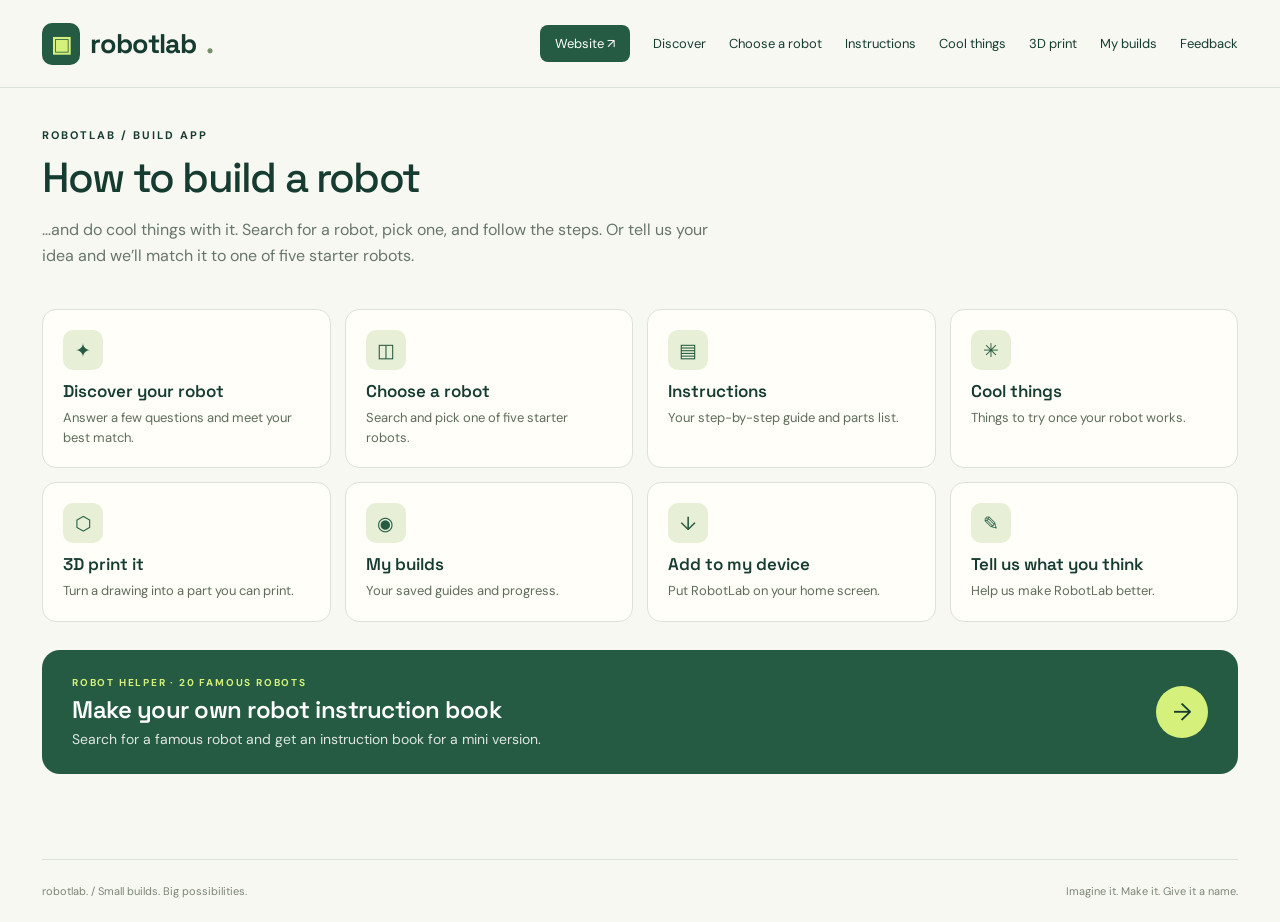
==== commit 7f4b67d3: "Robot Helper: search 20 famous robots, get a mini-build instruction book site/helper.js holds 20 rea" ====
--- a/site/app.html
+++ b/site/app.html
@@ -6,7 +6,8 @@
 .install-panel{margin-top:28px;display:grid;grid-template-columns:1.2fr 1fr;gap:36px;background:#edf2e4;scroll-margin-top:20px}.install-panel h2{font:500 28px 'Space Grotesk';letter-spacing:-.8px;margin:13px 0}.install-panel p{font-size:13px}.install-panel .tiny{font-size:11px}.install-controls{align-self:center}.install-controls .primary{width:100%;justify-content:space-between}.install-controls details{padding-bottom:0}.install-controls summary{font-size:12px}.install-controls details p{font-size:12px}@media(max-width:580px){.install-panel{grid-template-columns:1fr;gap:15px}}
 .quick-links{display:flex;gap:13px;flex-wrap:wrap;margin-top:18px}.quick-links a{font-size:11px;color:var(--green);text-decoration:underline;text-underline-offset:3px}.resource-hub{margin-top:28px;scroll-margin-top:20px}.resource-grid{display:grid;grid-template-columns:1fr 1.1fr;gap:25px}.poster-resource{background:#eef2e5;border-radius:12px;overflow:hidden}.poster-resource>a{display:block}.poster-resource img{display:block;width:100%;height:auto}.poster-resource>div{padding:21px}.resource-hub h3{font:600 19px 'Space Grotesk';margin:0 0 10px}.resource-hub p{font-size:13px}.resource-hub .secondary{display:inline-block;font-size:12px}.resource-stack{display:flex;flex-direction:column;gap:20px}.resource-stack article{border:1px solid var(--line);border-radius:12px;padding:24px}.resource-stack article .eyebrow{margin-bottom:13px}.resource-stack .primary{font-size:13px;justify-content:space-between;width:100%;gap:10px}.qr-resource{display:flex;align-items:center;gap:20px}.qr-resource img{width:135px;height:135px;flex-shrink:0}.qr-resource h3{font-size:17px}.qr-resource p{font-size:12px}.resource-stack .tiny{font-size:11px}@media(max-width:800px){nav{gap:15px}.pill{display:none}.resource-grid{grid-template-columns:1fr 1fr}.qr-resource{flex-direction:column;align-items:flex-start}}@media(max-width:580px){.resource-grid{grid-template-columns:1fr}.poster-resource img{max-height:520px;object-fit:contain;background:#fffdf2}.qr-resource{flex-direction:row;gap:12px}.qr-resource img{width:100px;height:100px}.resource-stack article{padding:19px}}
 .app-entry{padding:10px 15px;border-radius:8px;background:var(--green);color:white}.find-robot{margin-top:10px;font-size:12px}.app-intro{padding:40px 0 24px}.app-intro h1{font-size:42px;letter-spacing:-1.8px;margin:14px 0}.app-intro p{max-width:700px}.app-mode .resource-hub,.app-mode .research{display:none}@media(max-width:800px){nav{gap:12px}}@media(max-width:580px){nav .app-entry{display:inline-flex}.app-intro h1{font-size:34px}.hero .primary{gap:15px}}
-.search-input .search-go{padding:9px 16px;font-size:13px;gap:0}.cool-section{scroll-margin-top:25px}.app-mode .research.cool-section{display:block}.cool-section ul{padding-left:18px;margin:10px 0 16px;font-size:13px;line-height:1.5}.cool-section article{display:flex;flex-direction:column}.cool-section .secondary{margin-top:auto;align-self:flex-start;font-size:12px;background:#fffdf5}.discover{margin-bottom:28px;scroll-margin-top:20px}.discover fieldset{border:0;padding:0;margin:0 0 20px}.discover legend{font-weight:600;font-size:14px;margin-bottom:10px;padding:0}.d-hint{font-weight:400;font-size:12px;color:#788477;margin-left:6px}.d-row{display:grid;grid-template-columns:repeat(3,1fr);gap:16px;margin-bottom:16px}.discover input[type=text]{width:100%;padding:13px 12px;border:1px solid var(--line);border-radius:8px;background:#f9faf5;color:var(--ink);font-size:13px;box-sizing:border-box}.discover .footer-row{margin-top:20px}#discover-result{margin-top:26px;padding-top:26px;border-top:1px solid var(--line);scroll-margin-top:20px}.d-top{display:grid;grid-template-columns:1fr 1.3fr;gap:28px;align-items:start}.d-picture{background:#eef3e4;border-radius:14px;padding:16px}.d-picture img{width:100%;height:auto;display:block}.d-top h3{font:600 26px 'Space Grotesk';margin:8px 0}.d-top h4,.d-others-title{font:600 14px 'Space Grotesk';margin:18px 0 6px}.d-top ul{padding-left:18px;margin:0;font-size:13px;line-height:1.6}.d-top .guide-actions{margin-top:20px}.d-top .tiny{margin-top:4px}.d-others{display:grid;grid-template-columns:1fr 1fr;gap:14px}.d-others article{display:flex;gap:14px;align-items:center;padding:14px;background:#f9faf5;border:1px solid var(--line);border-radius:12px}.d-others img{width:96px;height:auto;flex-shrink:0}.d-others h3{font:600 15px 'Space Grotesk';margin:0 0 4px}.d-others p{font-size:12px;margin:0 0 8px}.d-others .secondary{font-size:12px;padding:7px 11px}@media(max-width:800px){.d-row{grid-template-columns:1fr 1fr}.d-top{grid-template-columns:1fr}.d-picture{max-width:360px}}@media(max-width:580px){.d-row,.d-others{grid-template-columns:1fr}}</style><link rel="stylesheet" href="polish.css"></head><body class="app-mode"><header><a class="brand" href="#"><span class="mark">▣</span>robotlab<span style="color:#73906b">.</span></a><nav><a class="app-entry" href="index.html">Website ↗</a><a href="#discover">Discover</a><a href="#builder">Choose a robot</a><a href="#guide" id="myguide">Instructions</a><a href="#cool">Cool things</a><a href="#print">3D print</a><a href="#my-builds">My builds</a><a href="#feedback">Feedback</a></nav></header><main><div class="slide active" data-slide="home"><section class="app-intro"><div class="eyebrow">ROBOTLAB / BUILD APP</div><h1>How to build a robot</h1><p>…and do cool things with it. Search for a robot, pick one, and follow the steps. Or tell us your idea and we’ll match it to one of five starter robots.</p></section><div id="slide-menu" class="slide-grid" role="navigation" aria-label="Parts of the app"></div><a id="robot-helper" class="helper-entry" href="#helper"><span class="helper-text"><span class="eyebrow">ROBOT HELPER · COMING SOON</span><strong>Make your own robot instruction book</strong><span>A helper that writes the parts list and steps with you.</span></span><span class="helper-go" aria-hidden="true">→</span></a></div><div class="slide" data-slide="discover"><section id="discover" class="workspace discover"><div class="section-top"><h2>Discover your robot</h2><span class="step-label">TELL US ABOUT YOU</span></div><p class="builder-intro">Answer a few questions and we’ll show you the robot that fits you best, why it fits, and what you still need. Your answers stay on this device.</p><form id="discover-form"><fieldset><legend>What should your robot do? <span class="d-hint">Pick as many as you like</span></legend><div class="chips" id="d-does"></div></fieldset><fieldset><legend>What do you already have? <span class="d-hint">Tap everything you can find</span></legend><div class="chips" id="d-have"></div></fieldset><div class="d-row"><div><label for="d-time">How much time do you have?</label><select id="d-time"><option value="60">About an hour</option><option value="180">An afternoon</option><option value="600" selected>A whole weekend</option></select></div><div><label for="d-code">Do you want to code?</label><select id="d-code"><option value="no">No coding</option><option value="maybe" selected>Maybe a little</option><option value="yes">Yes, I want to code</option></select></div><div><label for="d-name">Give your robot a name</label><input id="d-name" type="text" maxlength="30" placeholder="Sparky" autocomplete="off"></div></div><label for="d-idea">Anything else it should do?</label><input id="d-idea" type="text" maxlength="200" placeholder="It should be fast and make funny noises" autocomplete="off"><div class="footer-row"><button type="button" class="secondary" id="d-reset">Start over</button><button type="submit" class="primary">Discover my robot <span>→</span></button></div></form><div id="discover-result" hidden aria-live="polite"></div></section></div><div class="slide" data-slide="builder"><section id="builder" class="workspace"><div class="section-top"><h2>Your robot-building studio</h2><span class="step-label">01 / FIND YOUR ROBOT</span></div><p class="builder-intro">Search for a robot, choose a project, and follow your build guide. Save your steps and pick up where you left off.</p><div class="search-row"><div class="search-field"><label for="robot-search">Search robot projects</label><div class="search-input"><span aria-hidden="true">⌕</span><input id="robot-search" type="search" maxlength="100" placeholder="Try desk buddy, rover, drawing, or no code…" autocomplete="off" aria-describedby="search-count"><button id="clear-search" class="secondary" hidden>Clear</button><button id="search-go" type="button" class="primary search-go">Search</button></div></div><span id="search-count" role="status" aria-live="polite"></span></div><div class="filters" role="group" aria-label="Filter robot projects"><button class="filter active" data-filter="all" aria-pressed="true">All projects</button><button class="filter" data-filter="first" aria-pressed="false">My first robot</button><button class="filter" data-filter="companion" aria-pressed="false">Keep me company</button><button class="filter" data-filter="explore" aria-pressed="false">Explore & navigate</button></div><div class="cards" id="project-cards"></div><p class="gallery-caption">Real photos of robots like these, built by other makers and shared on Wikimedia Commons by Achiahe, Sally Wilson, Cmcarreras, Anani A. George and Gsparr86 (CC BY-SA or CC0). Tap a photo for its credit. Your robot will look different, and that’s the fun part.</p><div id="selection" class="selection" role="status"></div><div class="form-row"><div><label for="idea">What kind of robot do you want?</label><div class="input-wrap"><textarea id="idea" maxlength="600" placeholder="I want a robot that keeps me company, draws pictures, or follows a track…"></textarea><button class="mic" id="mic" aria-label="Speak your robot idea" title="Speak your idea"><svg width="15" height="18" viewBox="0 0 18 22" fill="none" aria-hidden="true"><rect x="6" y="1" width="6" height="12" rx="3" stroke="currentColor" stroke-width="1.8"/><path d="M3 9v2a6 6 0 0 0 12 0V9M9 17v4M5 21h8" stroke="currentColor" stroke-width="1.8"/></svg></button></div></div><div><label for="experience">Your building experience</label><select id="experience"><option value="first">My very first robot</option><option value="some">I’ve built a few things</option><option value="confident">Comfortable with electronics</option></select><div class="tiny">Start small. Make something amazing.</div></div></div><div id="status" role="status"></div><div id="suggestion" class="suggestion" hidden></div><button id="find-robot" class="secondary find-robot">Find instructions for my idea →</button><div class="footer-row"><span class="hint">✧ Parts, build steps, test challenges & source links.</span><button class="primary" id="generate">Create my build guide <span>→</span></button></div></section><div class="below"><span>◎ Hands-on learning</span><span>▤ Step-by-step guidance</span><span>✳ A little help, a lot of discovery</span></div></div><div class="slide" data-slide="guide"><section id="guide" class="workspace" hidden aria-live="polite"></section><div class="guide-empty workspace"><h2>Instructions</h2><p>No guide yet. Choose a robot first, then press the button to make your step-by-step guide.</p><a class="primary" href="#builder">Choose a robot →</a></div></div><div class="slide" data-slide="cool"><section id="cool" class="research cool-section"><div class="eyebrow">ONCE IT WORKS</div><h2>Cool things you can do</h2><p class="research-intro">Every robot comes with experiments to try after you build it. Pick one that sounds fun.</p><div id="cool-things" class="research-grid"></div></section></div><div class="slide" data-slide="print"><section id="print" class="workspace print-tool"><div class="section-top"><h2>3D print it</h2><span class="step-label">PICTURE → PRINTER</span></div><p class="builder-intro">Draw a part with a dark marker on white paper, take a photo or screenshot, and get a file for your 3D printer. Great for a robot badge, a name tag, or a desk buddy face with holes for its LED eyes. Your picture stays on this device.</p><form id="print-form"><div class="p-grid"><div class="p-controls"><label for="p-file" class="p-upload">📷 Choose a photo or screenshot<input id="p-file" type="file" accept="image/*"></label><fieldset><legend>What should it make?</legend><div class="chips"><label class="chip"><input type="radio" name="kind" value="raised" checked><span>Raised drawing on a plate</span></label><label class="chip"><input type="radio" name="kind" value="cutout"><span>Just the shape</span></label><label class="chip"><input type="radio" name="kind" value="holes"><span>Holes in a plate</span></label></div><p class="d-hint p-kind-hint">Holes in a plate: color in the eyes and they become holes for LEDs.</p></fieldset><label for="p-size">How big (longest side) <output id="p-size-out"></output></label><input id="p-size" type="range" min="30" max="180" step="5" value="70"><label for="p-height" id="p-height-label">How tall the drawing stands up <output id="p-height-out"></output></label><input id="p-height" type="range" min="1" max="6" step="0.5" value="2"><label for="p-dark">How dark counts as drawing</label><input id="p-dark" type="range" min="60" max="140" step="5" value="100"><div class="p-checks"><label><input id="p-thicken" type="checkbox" checked> Make thin lines thicker</label><label><input id="p-invert" type="checkbox"> Light drawing on dark paper</label></div></div><div class="p-view"><div class="p-previews"><figure><img id="p-photo" alt="Your picture" hidden><figcaption>Your picture</figcaption></figure><figure><canvas id="p-preview" width="420" height="420" aria-label="Top view of the part to print"></canvas><figcaption>What prints (darker = taller)</figcaption></figure></div><p id="p-status" role="status">Choose a picture to start.</p><button type="submit" class="primary" id="p-download" disabled>Download 3D file (STL) <span>↓</span></button><details class="p-help"><summary>How do I print it?</summary><p>Open <b>robotlab-print.stl</b> in your printer’s app (Bambu Studio or Bambu Handy, PrusaSlicer, Cura, or the app your printer came with). Lay it flat, slice it, and print. PLA works well. Most printers fit parts up to 180 mm. Ask a grown-up: the nozzle gets very hot.</p><p>This makes flat parts from a drawing. It can’t copy a whole 3D object from one photo.</p></details></div></div></form></section></div><div class="slide" data-slide="my-builds"><section id="my-builds" class="workspace saved-builds"><div class="section-top"><h2>My builds</h2><span class="step-label">YOUR WORKBENCH</span></div><p class="builder-intro">Your latest guide and progress for each robot. Saved in this browser on this device.</p><p id="storage-status" class="tiny" role="status"></p><div id="saved-projects"></div></section></div><div class="slide" data-slide="install"><section id="install" class="workspace install-panel"><div><div class="eyebrow">WEBSITE + BUILD APP</div><h2>Your workbench, one tap away.</h2><p>Use RobotLab right here, or add it to your home screen for its own window. Search, guides, and saved progress stay together.</p><p id="offline-status" class="tiny" role="status">Offline setup requires HTTPS or localhost.</p></div><div class="install-controls"><button id="install-app" class="primary">Add RobotLab to my device <span>↗</span></button><p id="install-status" class="tiny" role="status"></p><details id="install-help"><summary>How to add RobotLab</summary><p>On iPhone or iPad: open in Safari, tap Share, then Add to Home Screen. On Android: use Chrome’s menu and choose Install app or Add to Home screen. On a computer: use your browser’s install icon or menu when available.</p><p>If your browser does not offer installation, you can keep using the full Build Studio on this website. Speech input and linked references need internet access.</p></details></div></section></div><div class="slide" data-slide="feedback"><section id="feedback" class="workspace feedback"><div class="section-top"><h2>Tell us what you think</h2><span class="step-label">HELP US MAKE ROBOTLAB BETTER</span></div><p class="builder-intro">We’re a kid and a parent building RobotLab. Your answers help us decide what to make next.</p><p class="f-safe">Please don’t type your name, address, school, or phone number. Kids: ask a grown-up before you send.</p><form id="feedback-form"><fieldset><legend>Who are you?</legend><div class="chips" id="f-role"></div></fieldset><div class="f-grid"><div><label for="f-built">Have you built a robot before? What happened?</label><textarea id="f-built" maxlength="1000"></textarea></div><div><label for="f-hardest">What is the hardest part about building robots?</label><textarea id="f-hardest" maxlength="1000"></textarea></div><div><label for="f-dream">If you could build any robot, what would it do?</label><textarea id="f-dream" maxlength="1000"></textarea></div><div><label for="f-more">Anything else you want to tell us?</label><textarea id="f-more" maxlength="1000"></textarea></div></div><div id="f-contact" hidden><label for="f-email">Grown-ups only: your email, if we may ask you a few more questions (optional)</label><input id="f-email" type="email" maxlength="120" autocomplete="email"></div><div class="f-gotcha" aria-hidden="true"><label for="f-gotcha">Leave this empty</label><input id="f-gotcha" name="_gotcha" tabindex="-1" autocomplete="off"></div><p id="f-status" role="status"></p><div class="footer-row"><button type="button" class="secondary" id="f-download">Download my answers ↓</button><button type="submit" class="primary" id="f-send">Send it to us <span>→</span></button></div></form></section></div><div class="slide" data-slide="helper"><section id="helper" class="workspace helper-slide"><div class="eyebrow">ROBOT HELPER <span class="soon">COMING SOON</span></div><h2>Make your own robot instruction book</h2><p class="lead">Soon a robot helper will make an instruction book with you. Tell it what robot you want to build, and it puts together the parts list, the steps and the pictures. Then you can print your book or save it.</p><ol class="helper-pages"><li><b>1</b><h3>Tell it your idea</h3><p>What should your robot do? What do you already have at home?</p></li><li><b>2</b><h3>It writes the steps</h3><p>A parts list, step-by-step instructions and safety tips.</p></li><li><b>3</b><h3>Make your book</h3><p>Print it for your workbench or save it on your device.</p></li></ol><button type="button" class="helper-wait" disabled>Start my book (coming soon)</button><p class="tiny">The helper isn’t built yet. Until then, the step-by-step guides work for all five robots.</p></section></div></main><footer><span>robotlab. / Small builds. Big possibilities.</span><span>Imagine it. Make it. Give it a name.</span></footer><dialog id="robot-dialog" class="robot-dialog" aria-labelledby="robot-dialog-title"><button type="button" class="dialog-close" id="close-robot-dialog" aria-label="Close robot picture">×</button><div class="dialog-content"><div class="dialog-picture"><img id="robot-dialog-image" src="images/rover.jpg" alt="" width="640" height="460"></div><div class="dialog-copy"><div class="eyebrow">MEET YOUR NEXT PROJECT</div><h2 id="robot-dialog-title"></h2><div id="robot-dialog-meta" class="guide-meta"></div><p id="robot-dialog-description"></p><p id="robot-dialog-limit" class="limit-copy"></p><p class="tiny" id="robot-dialog-credit"></p><button type="button" id="build-preview-robot" class="primary">Let’s build this robot <span>→</span></button></div></div></dialog><script src="slides.js"></script><script src="app.js"></script><script src="install.js"></script><script src="discover.js"></script>
+.search-input .search-go{padding:9px 16px;font-size:13px;gap:0}.cool-section{scroll-margin-top:25px}.app-mode .research.cool-section{display:block}.cool-section ul{padding-left:18px;margin:10px 0 16px;font-size:13px;line-height:1.5}.cool-section article{display:flex;flex-direction:column}.cool-section .secondary{margin-top:auto;align-self:flex-start;font-size:12px;background:#fffdf5}.discover{margin-bottom:28px;scroll-margin-top:20px}.discover fieldset{border:0;padding:0;margin:0 0 20px}.discover legend{font-weight:600;font-size:14px;margin-bottom:10px;padding:0}.d-hint{font-weight:400;font-size:12px;color:#788477;margin-left:6px}.d-row{display:grid;grid-template-columns:repeat(3,1fr);gap:16px;margin-bottom:16px}.discover input[type=text]{width:100%;padding:13px 12px;border:1px solid var(--line);border-radius:8px;background:#f9faf5;color:var(--ink);font-size:13px;box-sizing:border-box}.discover .footer-row{margin-top:20px}#discover-result{margin-top:26px;padding-top:26px;border-top:1px solid var(--line);scroll-margin-top:20px}.d-top{display:grid;grid-template-columns:1fr 1.3fr;gap:28px;align-items:start}.d-picture{background:#eef3e4;border-radius:14px;padding:16px}.d-picture img{width:100%;height:auto;display:block}.d-top h3{font:600 26px 'Space Grotesk';margin:8px 0}.d-top h4,.d-others-title{font:600 14px 'Space Grotesk';margin:18px 0 6px}.d-top ul{padding-left:18px;margin:0;font-size:13px;line-height:1.6}.d-top .guide-actions{margin-top:20px}.d-top .tiny{margin-top:4px}.d-others{display:grid;grid-template-columns:1fr 1fr;gap:14px}.d-others article{display:flex;gap:14px;align-items:center;padding:14px;background:#f9faf5;border:1px solid var(--line);border-radius:12px}.d-others img{width:96px;height:auto;flex-shrink:0}.d-others h3{font:600 15px 'Space Grotesk';margin:0 0 4px}.d-others p{font-size:12px;margin:0 0 8px}.d-others .secondary{font-size:12px;padding:7px 11px}@media(max-width:800px){.d-row{grid-template-columns:1fr 1fr}.d-top{grid-template-columns:1fr}.d-picture{max-width:360px}}@media(max-width:580px){.d-row,.d-others{grid-template-columns:1fr}}</style><link rel="stylesheet" href="polish.css"></head><body class="app-mode"><header><a class="brand" href="#"><span class="mark">▣</span>robotlab<span style="color:#73906b">.</span></a><nav><a class="app-entry" href="index.html">Website ↗</a><a href="#discover">Discover</a><a href="#builder">Choose a robot</a><a href="#guide" id="myguide">Instructions</a><a href="#cool">Cool things</a><a href="#print">3D print</a><a href="#my-builds">My builds</a><a href="#feedback">Feedback</a></nav></header><main><div class="slide active" data-slide="home"><section class="app-intro"><div class="eyebrow">ROBOTLAB / BUILD APP</div><h1>How to build a robot</h1><p>…and do cool things with it. Search for a robot, pick one, and follow the steps. Or tell us your idea and we’ll match it to one of five starter robots.</p></section><div id="slide-menu" class="slide-grid" role="navigation" aria-label="Parts of the app"></div><a id="robot-helper" class="helper-entry" href="#helper"><span class="helper-text"><span class="eyebrow">ROBOT HELPER · 20 FAMOUS ROBOTS</span><strong>Make your own robot instruction book</strong><span>Search for a famous robot and get an instruction book for a mini version.</span></span><span class="helper-go" aria-hidden="true">→</span></a></div><div class="slide" data-slide="discover"><section id="discover" class="workspace discover"><div class="section-top"><h2>Discover your robot</h2><span class="step-label">TELL US ABOUT YOU</span></div><p class="builder-intro">Answer a few questions and we’ll show you the robot that fits you best, why it fits, and what you still need. Your answers stay on this device.</p><form id="discover-form"><fieldset><legend>What should your robot do? <span class="d-hint">Pick as many as you like</span></legend><div class="chips" id="d-does"></div></fieldset><fieldset><legend>What do you already have? <span class="d-hint">Tap everything you can find</span></legend><div class="chips" id="d-have"></div></fieldset><div class="d-row"><div><label for="d-time">How much time do you have?</label><select id="d-time"><option value="60">About an hour</option><option value="180">An afternoon</option><option value="600" selected>A whole weekend</option></select></div><div><label for="d-code">Do you want to code?</label><select id="d-code"><option value="no">No coding</option><option value="maybe" selected>Maybe a little</option><option value="yes">Yes, I want to code</option></select></div><div><label for="d-name">Give your robot a name</label><input id="d-name" type="text" maxlength="30" placeholder="Sparky" autocomplete="off"></div></div><label for="d-idea">Anything else it should do?</label><input id="d-idea" type="text" maxlength="200" placeholder="It should be fast and make funny noises" autocomplete="off"><div class="footer-row"><button type="button" class="secondary" id="d-reset">Start over</button><button type="submit" class="primary">Discover my robot <span>→</span></button></div></form><div id="discover-result" hidden aria-live="polite"></div></section></div><div class="slide" data-slide="builder"><section id="builder" class="workspace"><div class="section-top"><h2>Your robot-building studio</h2><span class="step-label">01 / FIND YOUR ROBOT</span></div><p class="builder-intro">Search for a robot, choose a project, and follow your build guide. Save your steps and pick up where you left off.</p><div class="search-row"><div class="search-field"><label for="robot-search">Search robot projects</label><div class="search-input"><span aria-hidden="true">⌕</span><input id="robot-search" type="search" maxlength="100" placeholder="Try desk buddy, rover, drawing, or no code…" autocomplete="off" aria-describedby="search-count"><button id="clear-search" class="secondary" hidden>Clear</button><button id="search-go" type="button" class="primary search-go">Search</button></div></div><span id="search-count" role="status" aria-live="polite"></span></div><div class="filters" role="group" aria-label="Filter robot projects"><button class="filter active" data-filter="all" aria-pressed="true">All projects</button><button class="filter" data-filter="first" aria-pressed="false">My first robot</button><button class="filter" data-filter="companion" aria-pressed="false">Keep me company</button><button class="filter" data-filter="explore" aria-pressed="false">Explore & navigate</button></div><div class="cards" id="project-cards"></div><p class="gallery-caption">Real photos of robots like these, built by other makers and shared on Wikimedia Commons by Achiahe, Sally Wilson, Cmcarreras, Anani A. George and Gsparr86 (CC BY-SA or CC0). Tap a photo for its credit. Your robot will look different, and that’s the fun part.</p><div id="selection" class="selection" role="status"></div><div class="form-row"><div><label for="idea">What kind of robot do you want?</label><div class="input-wrap"><textarea id="idea" maxlength="600" placeholder="I want a robot that keeps me company, draws pictures, or follows a track…"></textarea><button class="mic" id="mic" aria-label="Speak your robot idea" title="Speak your idea"><svg width="15" height="18" viewBox="0 0 18 22" fill="none" aria-hidden="true"><rect x="6" y="1" width="6" height="12" rx="3" stroke="currentColor" stroke-width="1.8"/><path d="M3 9v2a6 6 0 0 0 12 0V9M9 17v4M5 21h8" stroke="currentColor" stroke-width="1.8"/></svg></button></div></div><div><label for="experience">Your building experience</label><select id="experience"><option value="first">My very first robot</option><option value="some">I’ve built a few things</option><option value="confident">Comfortable with electronics</option></select><div class="tiny">Start small. Make something amazing.</div></div></div><div id="status" role="status"></div><div id="suggestion" class="suggestion" hidden></div><button id="find-robot" class="secondary find-robot">Find instructions for my idea →</button><div class="footer-row"><span class="hint">✧ Parts, build steps, test challenges & source links.</span><button class="primary" id="generate">Create my build guide <span>→</span></button></div></section><div class="below"><span>◎ Hands-on learning</span><span>▤ Step-by-step guidance</span><span>✳ A little help, a lot of discovery</span></div></div><div class="slide" data-slide="guide"><section id="guide" class="workspace" hidden aria-live="polite"></section><div class="guide-empty workspace"><h2>Instructions</h2><p>No guide yet. Choose a robot first, then press the button to make your step-by-step guide.</p><a class="primary" href="#builder">Choose a robot →</a></div></div><div class="slide" data-slide="cool"><section id="cool" class="research cool-section"><div class="eyebrow">ONCE IT WORKS</div><h2>Cool things you can do</h2><p class="research-intro">Every robot comes with experiments to try after you build it. Pick one that sounds fun.</p><div id="cool-things" class="research-grid"></div></section></div><div class="slide" data-slide="print"><section id="print" class="workspace print-tool"><div class="section-top"><h2>3D print it</h2><span class="step-label">PICTURE → PRINTER</span></div><p class="builder-intro">Draw a part with a dark marker on white paper, take a photo or screenshot, and get a file for your 3D printer. Great for a robot badge, a name tag, or a desk buddy face with holes for its LED eyes. Your picture stays on this device.</p><form id="print-form"><div class="p-grid"><div class="p-controls"><label for="p-file" class="p-upload">📷 Choose a photo or screenshot<input id="p-file" type="file" accept="image/*"></label><fieldset><legend>What should it make?</legend><div class="chips"><label class="chip"><input type="radio" name="kind" value="raised" checked><span>Raised drawing on a plate</span></label><label class="chip"><input type="radio" name="kind" value="cutout"><span>Just the shape</span></label><label class="chip"><input type="radio" name="kind" value="holes"><span>Holes in a plate</span></label></div><p class="d-hint p-kind-hint">Holes in a plate: color in the eyes and they become holes for LEDs.</p></fieldset><label for="p-size">How big (longest side) <output id="p-size-out"></output></label><input id="p-size" type="range" min="30" max="180" step="5" value="70"><label for="p-height" id="p-height-label">How tall the drawing stands up <output id="p-height-out"></output></label><input id="p-height" type="range" min="1" max="6" step="0.5" value="2"><label for="p-dark">How dark counts as drawing</label><input id="p-dark" type="range" min="60" max="140" step="5" value="100"><div class="p-checks"><label><input id="p-thicken" type="checkbox" checked> Make thin lines thicker</label><label><input id="p-invert" type="checkbox"> Light drawing on dark paper</label></div></div><div class="p-view"><div class="p-previews"><figure><img id="p-photo" alt="Your picture" hidden><figcaption>Your picture</figcaption></figure><figure><canvas id="p-preview" width="420" height="420" aria-label="Top view of the part to print"></canvas><figcaption>What prints (darker = taller)</figcaption></figure></div><p id="p-status" role="status">Choose a picture to start.</p><button type="submit" class="primary" id="p-download" disabled>Download 3D file (STL) <span>↓</span></button><details class="p-help"><summary>How do I print it?</summary><p>Open <b>robotlab-print.stl</b> in your printer’s app (Bambu Studio or Bambu Handy, PrusaSlicer, Cura, or the app your printer came with). Lay it flat, slice it, and print. PLA works well. Most printers fit parts up to 180 mm. Ask a grown-up: the nozzle gets very hot.</p><p>This makes flat parts from a drawing. It can’t copy a whole 3D object from one photo.</p></details></div></div></form></section></div><div class="slide" data-slide="my-builds"><section id="my-builds" class="workspace saved-builds"><div class="section-top"><h2>My builds</h2><span class="step-label">YOUR WORKBENCH</span></div><p class="builder-intro">Your latest guide and progress for each robot. Saved in this browser on this device.</p><p id="storage-status" class="tiny" role="status"></p><div id="saved-projects"></div></section></div><div class="slide" data-slide="install"><section id="install" class="workspace install-panel"><div><div class="eyebrow">WEBSITE + BUILD APP</div><h2>Your workbench, one tap away.</h2><p>Use RobotLab right here, or add it to your home screen for its own window. Search, guides, and saved progress stay together.</p><p id="offline-status" class="tiny" role="status">Offline setup requires HTTPS or localhost.</p></div><div class="install-controls"><button id="install-app" class="primary">Add RobotLab to my device <span>↗</span></button><p id="install-status" class="tiny" role="status"></p><details id="install-help"><summary>How to add RobotLab</summary><p>On iPhone or iPad: open in Safari, tap Share, then Add to Home Screen. On Android: use Chrome’s menu and choose Install app or Add to Home screen. On a computer: use your browser’s install icon or menu when available.</p><p>If your browser does not offer installation, you can keep using the full Build Studio on this website. Speech input and linked references need internet access.</p></details></div></section></div><div class="slide" data-slide="feedback"><section id="feedback" class="workspace feedback"><div class="section-top"><h2>Tell us what you think</h2><span class="step-label">HELP US MAKE ROBOTLAB BETTER</span></div><p class="builder-intro">We’re a kid and a parent building RobotLab. Your answers help us decide what to make next.</p><p class="f-safe">Please don’t type your name, address, school, or phone number. Kids: ask a grown-up before you send.</p><form id="feedback-form"><fieldset><legend>Who are you?</legend><div class="chips" id="f-role"></div></fieldset><div class="f-grid"><div><label for="f-built">Have you built a robot before? What happened?</label><textarea id="f-built" maxlength="1000"></textarea></div><div><label for="f-hardest">What is the hardest part about building robots?</label><textarea id="f-hardest" maxlength="1000"></textarea></div><div><label for="f-dream">If you could build any robot, what would it do?</label><textarea id="f-dream" maxlength="1000"></textarea></div><div><label for="f-more">Anything else you want to tell us?</label><textarea id="f-more" maxlength="1000"></textarea></div></div><div id="f-contact" hidden><label for="f-email">Grown-ups only: your email, if we may ask you a few more questions (optional)</label><input id="f-email" type="email" maxlength="120" autocomplete="email"></div><div class="f-gotcha" aria-hidden="true"><label for="f-gotcha">Leave this empty</label><input id="f-gotcha" name="_gotcha" tabindex="-1" autocomplete="off"></div><p id="f-status" role="status"></p><div class="footer-row"><button type="button" class="secondary" id="f-download">Download my answers ↓</button><button type="submit" class="primary" id="f-send">Send it to us <span>→</span></button></div></form></section></div><div class="slide" data-slide="helper"><section id="helper" class="workspace helper-slide"><div class="eyebrow">ROBOT HELPER <span class="soon"><span id="h-count">20</span> FAMOUS ROBOTS</span></div><h2>Make your own robot instruction book</h2><p class="lead">Search for a famous robot and the helper makes you an instruction book for a mini version you can build at home. It knows 20 real robots so far, and we’ll keep adding more.</p><form id="h-form" class="search-field h-search" role="search"><label for="h-search">Which robot do you want to build?</label><div class="search-input"><span aria-hidden="true">⌕</span><input id="h-search" type="search" maxlength="100" placeholder="Try Mars helicopter, robot dog or ASIMO…" autocomplete="off" enterkeyhint="search"><button type="submit" class="primary search-go">Search</button></div></form><p id="h-status" class="tiny" role="status"></p><div id="h-result" class="h-result" hidden aria-live="polite"></div><h3 class="h-all-title">All the robots the helper knows</h3><div id="h-all" class="h-all"></div></section></div></main><footer><span>robotlab. / Small builds. Big possibilities.</span><span>Imagine it. Make it. Give it a name.</span></footer><dialog id="robot-dialog" class="robot-dialog" aria-labelledby="robot-dialog-title"><button type="button" class="dialog-close" id="close-robot-dialog" aria-label="Close robot picture">×</button><div class="dialog-content"><div class="dialog-picture"><img id="robot-dialog-image" src="images/rover.jpg" alt="" width="640" height="460"></div><div class="dialog-copy"><div class="eyebrow">MEET YOUR NEXT PROJECT</div><h2 id="robot-dialog-title"></h2><div id="robot-dialog-meta" class="guide-meta"></div><p id="robot-dialog-description"></p><p id="robot-dialog-limit" class="limit-copy"></p><p class="tiny" id="robot-dialog-credit"></p><button type="button" id="build-preview-robot" class="primary">Let’s build this robot <span>→</span></button></div></div></dialog><script src="slides.js"></script><script src="app.js"></script><script src="install.js"></script><script src="discover.js"></script>
 <script src="print.js"></script>
 <script src="feedback.js"></script>
-<script src="gallery.js"></script></body></html>
+<script src="gallery.js"></script>
+<script src="helper.js"></script></body></html>
--- a/site/polish.css
+++ b/site/polish.css
@@ -12,3 +12,4 @@
 .helper-slide .eyebrow{gap:10px}.helper-slide .soon{background:var(--lime);border-radius:999px;padding:4px 10px;letter-spacing:1px}.helper-slide h2{font:600 clamp(32px,4.5vw,50px)/1.05 'Space Grotesk',sans-serif;letter-spacing:-1.5px;margin:18px 0 14px}.helper-slide .lead{font-size:17px;max-width:640px;margin:0 0 28px;line-height:1.6}.helper-pages{display:grid;grid-template-columns:repeat(3,1fr);gap:16px;margin:0 0 28px;padding:0;list-style:none}.helper-pages li{border:1px solid var(--line);border-radius:14px;padding:20px;background:#f6f8ef}.helper-pages b{display:block;font:500 28px 'Space Grotesk',sans-serif;color:#8aa467}.helper-pages h3{font:600 16px 'Space Grotesk',sans-serif;margin:6px 0 4px}.helper-pages p{font-size:14px;margin:0}.helper-wait{border:1px dashed #a9b99f;border-radius:9px;padding:15px 23px;background:transparent;color:#6c7a67;font-size:15px;cursor:not-allowed}
 @media(max-width:1000px){.slide-grid{grid-template-columns:repeat(2,minmax(0,1fr))}}@media(max-width:580px){.slide-grid{gap:10px}.slide-tile{padding:15px}.slide-tile strong{font-size:15px}.helper-pages{grid-template-columns:1fr}.slide-bar-end{flex-wrap:wrap}.slide-next{font-size:13px}}@media(prefers-reduced-motion:reduce){.slide-tile{transition:none}.slide-tile:hover{transform:none}}
 @media(max-width:1240px){footer{padding-inline:30px}}@media(max-width:580px){footer{padding-inline:18px;gap:12px}}
+.h-search{margin:6px 0 4px;max-width:640px}#h-status{min-height:1.2em}.h-result{margin:18px 0 8px;scroll-margin-top:20px}.h-also{font-size:13px;margin:0 0 12px}.h-book{border:1px solid var(--line);border-radius:16px;padding:28px;background:#fff}.h-cover{border-bottom:1px solid var(--line);padding-bottom:18px;margin-bottom:18px}.h-kind{font-size:10px;text-transform:uppercase;letter-spacing:1.5px;background:#e7efd6;color:var(--green);border-radius:999px;padding:4px 10px;font-weight:700}.h-cover h3{font:600 30px/1.1 'Space Grotesk',sans-serif;letter-spacing:-1px;margin:14px 0 6px}.h-mini{font-size:17px;margin:0 0 12px;color:#4d6150}.h-book h4{font:600 16px 'Space Grotesk',sans-serif;margin:0 0 8px}.h-real{background:#f6f8ef;border-radius:12px;padding:16px 18px;margin-bottom:20px}.h-real p{margin:0 0 6px;font-size:14px;line-height:1.6}.h-cols{display:grid;grid-template-columns:1fr 1.6fr;gap:24px}.h-parts{background:#f6f8ef;border-radius:12px;padding:16px 18px}.h-parts ul{margin:0;padding-left:18px;font-size:14px;line-height:1.6}.h-steps{margin:0;padding-left:22px;font-size:15px;line-height:1.6}.h-steps li{margin-bottom:8px}.h-safe,.h-try{font-size:14px;border-radius:10px;padding:12px 16px;margin:16px 0 0}.h-safe{background:#fff4dc}.h-try{background:#eef3e4}.h-actions{display:flex;gap:12px;flex-wrap:wrap;margin-top:20px}.h-actions .primary{margin:0}.h-miss{border:1px dashed #a9b99f;border-radius:16px;padding:24px;background:#fffef9}.h-miss h3{font:600 22px 'Space Grotesk',sans-serif;margin:0 0 8px}.h-miss p{font-size:15px}.h-miss a{color:var(--green);text-decoration:underline}.h-all-title{font:600 17px 'Space Grotesk',sans-serif;margin:26px 0 12px}.h-all{display:flex;flex-wrap:wrap;gap:8px}.h-chip{border:1px solid #bcccb5;border-radius:999px;background:#f9faf5;padding:9px 14px;font-size:13px;color:var(--ink);margin:2px}.h-chip:hover{background:#e7efd6}@media(max-width:700px){.h-cols{grid-template-columns:1fr}.h-book{padding:20px 16px}.h-cover h3{font-size:25px}}@media print{body.printing-book *{visibility:hidden}body.printing-book #h-book,body.printing-book #h-book *{visibility:visible}body.printing-book #h-book{position:absolute;left:0;top:0;width:100%;border:0}body.printing-book .h-actions{display:none}}
